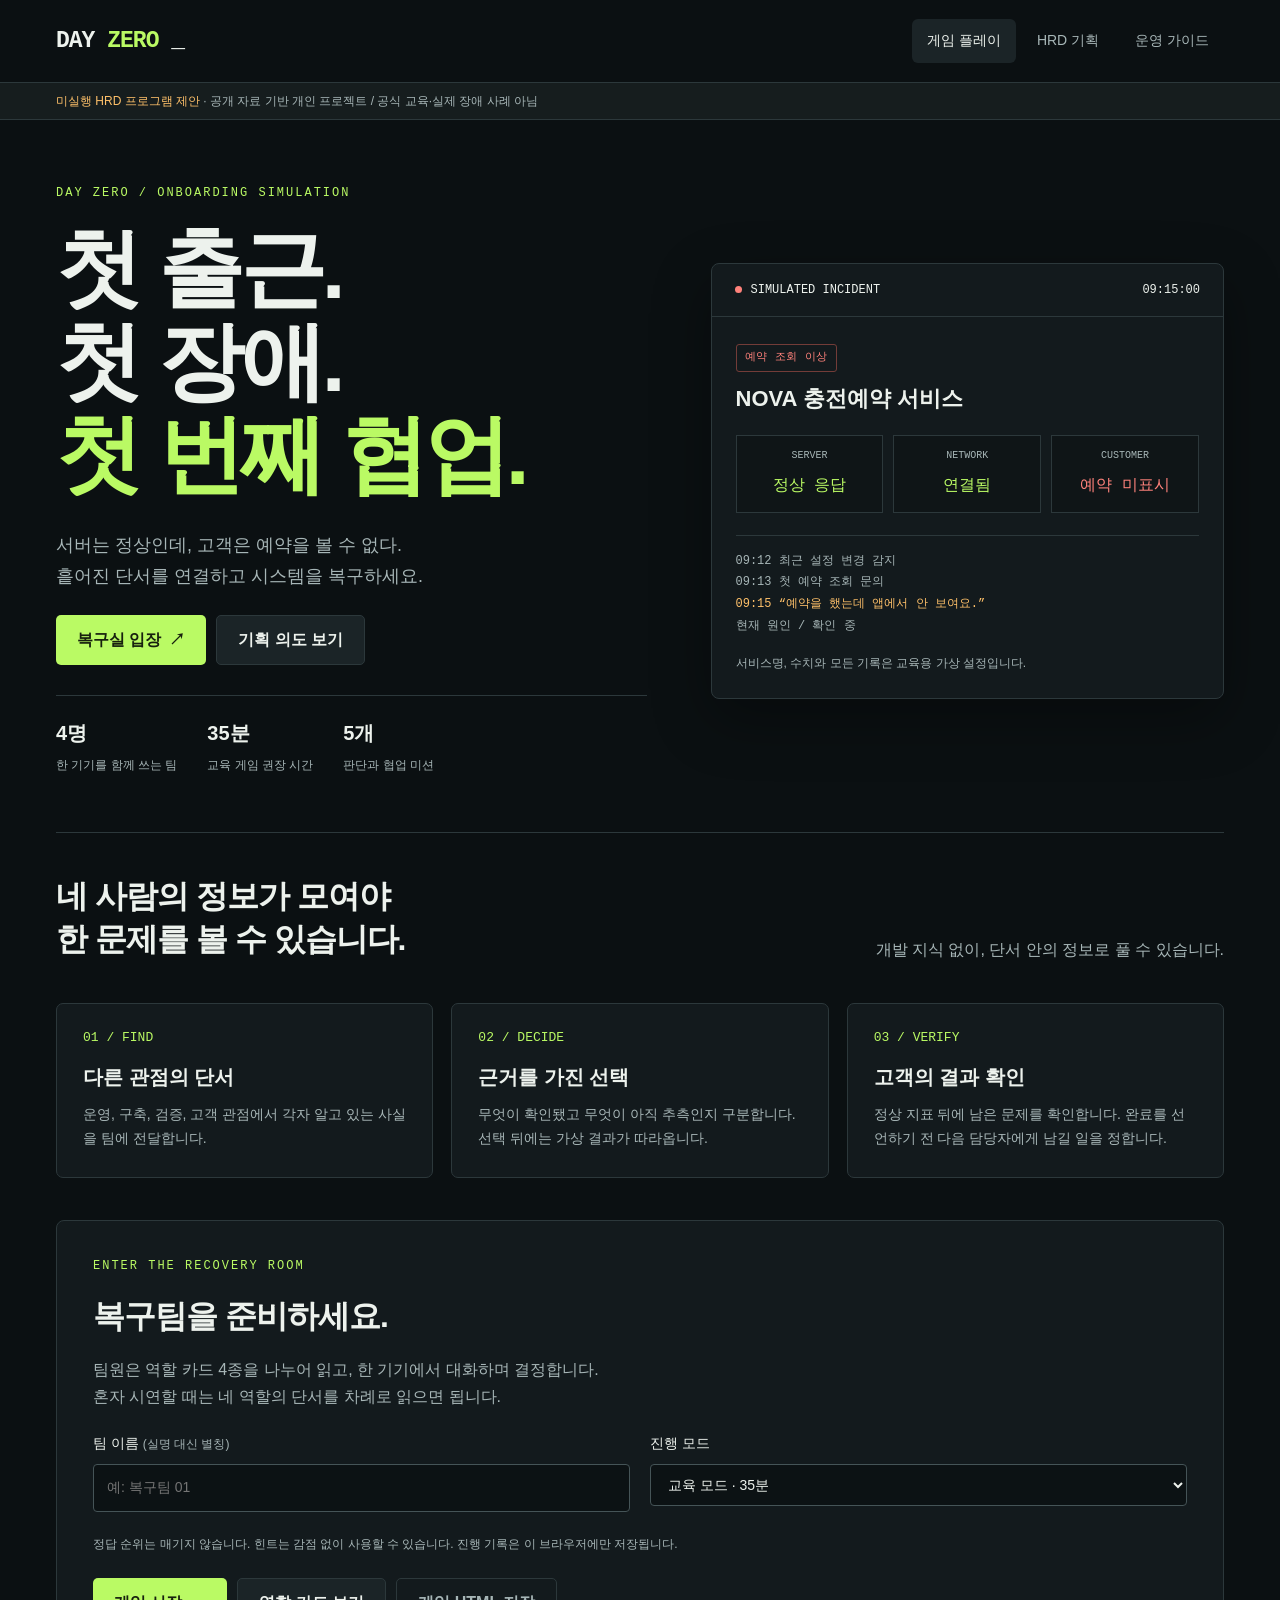
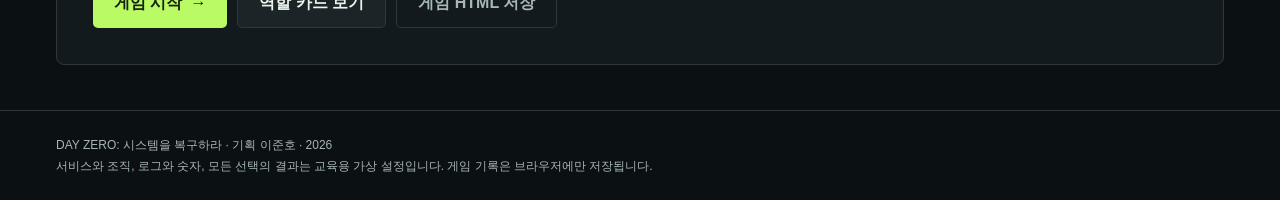
==== day-zero/index.html @ 625ae03d "Add DAY ZERO onboarding game, HRD proposal and facilitator guide" ====
<!DOCTYPE html>
<html lang="ko"><head><meta charset="UTF-8"><meta name="viewport" content="width=device-width, initial-scale=1"><meta name="description" content="DAY ZERO: 시스템을 복구하라. 공개 자료를 기반으로 독자 기획한 현대오토에버 신입사원 온보딩 미실행 HRD 프로그램 제안과 가상 협업 게임."><meta name="color-scheme" content="dark light"><title>DAY ZERO — 시스템을 복구하라</title><style>
:root{--bg:#0b1012;--panel:#131a1d;--panel2:#1b2427;--border:#2c383b;--ink:#edf2ed;--muted:#a7b6b7;--green:#bafa64;--amber:#ffc16a;--red:#ff827b;--mono:Consolas,"SFMono-Regular",monospace}
*{box-sizing:border-box}html{scroll-behavior:smooth}body{margin:0;background:var(--bg);color:var(--ink);font:16px/1.7 "Malgun Gothic","Apple SD Gothic Neo",Arial,sans-serif}button,input,select,textarea{font:inherit}button,a,input,select,textarea{outline-offset:5px}button:focus-visible,a:focus-visible{outline:2px solid var(--green)}button{cursor:pointer}button:disabled{cursor:not-allowed;opacity:.42}a{color:var(--green)}button{border:0}.wrap{max-width:1240px;margin:auto;padding:0 36px}header{border-bottom:1px solid var(--border);background:var(--bg);position:sticky;top:0;z-index:30}.header-inner{display:flex;justify-content:space-between;align-items:center;gap:24px;min-height:82px}.brand{font:900 23px/1 var(--mono);letter-spacing:-1px;color:var(--ink);background:none;padding:14px 0}.brand b{color:var(--green)}nav{display:flex;gap:6px}nav button{color:var(--muted);background:none;padding:10px 15px;border-radius:6px;font-size:14px}nav button[aria-current=page]{background:var(--panel2);color:var(--ink)}.proposal{background:#161d1e;color:var(--muted);font-size:12px;border-bottom:1px solid var(--border)}.proposal .wrap{padding-top:8px;padding-bottom:8px}.proposal b{color:var(--amber);font-weight:500}.kicker{font:12px/1.5 var(--mono);letter-spacing:2px;color:var(--green);margin-bottom:20px}.muted{color:var(--muted)}h1,h2,h3,p{margin-top:0}h1{font-size:clamp(48px,6.7vw,88px);line-height:1.08;letter-spacing:-4px;font-weight:800;margin-bottom:30px}h2{font-size:32px;line-height:1.35;letter-spacing:-1px;margin-bottom:18px}h3{font-size:20px;line-height:1.4;margin-bottom:12px}.hero{padding:64px 0 54px;display:grid;grid-template-columns:1.15fr 1fr;gap:64px;align-items:center}.hero h1 em{color:var(--green);font-style:normal}.hero-lead{font-size:18px;color:var(--muted);max-width:540px}.badge{font:11px/1.4 var(--mono);letter-spacing:.5px;padding:5px 8px;border:1px solid var(--border);border-radius:3px;display:inline-block;color:var(--muted)}.badge.live{color:var(--red);border-color:#733c38}.incident-card{border:1px solid var(--border);border-radius:8px;background:var(--panel);overflow:hidden;box-shadow:0 20px 60px #0005}.incident-bar{display:flex;justify-content:space-between;border-bottom:1px solid var(--border);padding:17px 23px;font:12px/1.5 var(--mono)}.status-dot{display:inline-block;width:7px;height:7px;border-radius:50%;background:var(--red);margin-right:9px}.incident-body{padding:24px}.incident-body h3{font-size:22px;margin:12px 0 20px}.linegrid{display:grid;grid-template-columns:repeat(3,1fr);gap:10px;margin-bottom:22px}.signal{border:1px solid var(--border);padding:14px 10px;text-align:center;background:#0f1517}.signal span{display:block;font:10px var(--mono);color:var(--muted);margin-bottom:10px}.signal b{font:16px var(--mono)}.signal.good b{color:var(--green)}.signal.bad b{color:var(--red)}.log{border-top:1px solid var(--border);font:12px/1.8 var(--mono);color:var(--muted);padding-top:15px}.log .critical{color:var(--amber)}.hero-facts{display:flex;gap:30px;margin-top:30px;border-top:1px solid var(--border);padding-top:20px}.hero-facts b{display:block;color:var(--ink);font-size:20px}.hero-facts span{color:var(--muted);font-size:12px}.btn{padding:12px 21px;border-radius:5px;background:var(--green);color:#17200e;font-weight:700;display:inline-flex;align-items:center;justify-content:center;gap:8px;line-height:1.5;text-decoration:none}.btn.secondary{background:var(--panel2);color:var(--ink);border:1px solid var(--border)}.btn.ghost{background:none;color:var(--muted);border:1px solid var(--border)}.btn.warn{background:var(--amber);color:#31200a}.btn.small{padding:8px 13px;font-size:13px}.actions{display:flex;flex-wrap:wrap;gap:10px;margin-top:24px}.section{padding:42px 0;border-top:1px solid var(--border)}.sectionhead{display:flex;justify-content:space-between;align-items:end;gap:20px;margin-bottom:24px}.grid3{display:grid;grid-template-columns:repeat(3,1fr);gap:18px}.grid2{display:grid;grid-template-columns:repeat(2,1fr);gap:22px}.card{padding:26px;background:var(--panel);border:1px solid var(--border);border-radius:7px}.card p:last-child{margin-bottom:0}.card .num{font:13px var(--mono);color:var(--green);display:block;margin-bottom:18px}.card p{font-size:14px;color:var(--muted)}.setup{padding:36px;background:var(--panel);border:1px solid var(--border);border-radius:8px;margin-bottom:45px}.setup-fields{display:grid;grid-template-columns:1fr 1fr;gap:20px;margin:22px 0}label{display:block;font-size:14px}input,select,textarea{width:100%;background:#0c1214;color:var(--ink);border:1px solid #455457;border-radius:4px;padding:11px 13px;margin-top:8px}select{color-scheme:dark}textarea{resize:vertical;min-height:95px}.note{border-left:3px solid var(--green);padding:14px 18px;background:#1c2521;font-size:14px;color:var(--muted);margin:20px 0}.note.warn{border-color:var(--amber);background:#282318}.note.error{border-color:var(--red);background:#2b1c1c}.note b{color:var(--ink)}footer{border-top:1px solid var(--border);padding:24px 0;margin-top:35px;font-size:12px;color:var(--muted)}.game-top{display:flex;align-items:center;justify-content:space-between;gap:20px;padding:27px 0}.game-top .label{font:12px var(--mono);color:var(--muted)}.timer{font:32px/1.1 var(--mono);color:var(--green);letter-spacing:1px;font-variant-numeric:tabular-nums}.timer.low{color:var(--red)}.timer-controls{display:flex;align-items:center;gap:16px}.progress-track{height:4px;background:var(--panel2);border-radius:3px}.progress-fill{height:100%;background:var(--green);transition:width .3s}.stage-list{display:flex;justify-content:space-between;margin:16px 0 30px;gap:8px}.stage-list span{color:var(--muted);font-size:12px;line-height:1.4}.stage-list span.active{color:var(--green)}.stage-list span.done{color:var(--ink)}.game-grid{display:grid;grid-template-columns:1.3fr .85fr;gap:24px;align-items:start}.mission-header{margin-bottom:24px}.mission-header h2{font-size:36px}.mission-header p{color:var(--muted)}.role-tabs{display:grid;grid-template-columns:repeat(4,1fr);gap:5px;margin-bottom:16px}.role-tabs button{padding:10px 4px;color:var(--muted);background:var(--panel2);font-size:12px;border:1px solid var(--border);border-radius:4px}.role-tabs button.active{color:var(--green);border-color:var(--green)}.role-tabs button span{display:block;font:10px var(--mono);margin-bottom:4px}.evidence{padding:24px;border:1px solid var(--border);border-radius:7px;background:var(--panel);min-height:270px}.evidence header{position:static;background:none;margin-bottom:15px;padding-bottom:12px}.evidence header p{font-size:11px;letter-spacing:1px;font-family:var(--mono);color:var(--green);margin:0}.evidence h3{font-size:19px}.evidence p{color:var(--muted);font-size:14px}.evidence .document{font:13px/1.8 var(--mono);padding:14px;background:#0b1113;white-space:pre-wrap;color:#d0dcdb;margin:18px 0;border:1px solid #253236;border-radius:4px}.shareline{display:flex;justify-content:space-between;align-items:center;gap:12px;margin-top:20px}.shareline span{font-size:12px;color:var(--muted)}.decision{padding:26px;background:#18221e;border:1px solid #3e513c;border-radius:7px}.decision h3{font-size:19px}.decision .brief{font-size:14px;color:var(--muted);margin-bottom:20px}.map-row{display:grid;grid-template-columns:1fr 140px;align-items:center;gap:12px;padding:10px 0;border-bottom:1px solid var(--border);font-size:13px}.map-row select{margin:0;font-size:13px;padding:8px}.choice{display:block;padding:15px 15px 15px 43px;border:1px solid #40514c;border-radius:5px;margin:12px 0;background:#111a17;position:relative;cursor:pointer;font-size:14px}.choice input{width:18px;height:18px;padding:0;position:absolute;left:14px;top:18px;margin:0;accent-color:var(--green)}.choice span{display:block;color:var(--muted);font-size:12px;margin-top:6px}.choice:has(input:checked){border-color:var(--green);background:#223322}.smalltext{font-size:12px;color:var(--muted)}.gating{font-size:12px;color:var(--amber);margin-top:15px}.game-sidebar{padding:23px;border:1px solid var(--border);border-radius:7px;background:var(--panel);margin-top:22px}.game-sidebar h3{font-size:14px}.ledger{list-style:none;padding:0;margin:0;font-size:12px;color:var(--muted)}.ledger li{padding:8px 0;border-bottom:1px solid var(--border)}details{border:1px solid var(--border);border-radius:5px;padding:16px 20px;margin:14px 0;background:var(--panel)}summary{cursor:pointer;color:var(--ink);font-weight:600}details p,details ul{font-size:14px;color:var(--muted);margin-top:16px}.doc{max-width:970px;margin:0 auto;padding:48px 0}.doc h1{font-size:48px;letter-spacing:-2px}.doc h2{margin-top:42px;font-size:27px}.doc p,.doc li{color:var(--muted);font-size:15px}.doc strong{color:var(--ink)}.doc .intro{font-size:18px;max-width:780px}.doc ul,.doc ol{padding-left:22px}.doc li{margin:8px 0}.doc table{width:100%;border-collapse:collapse;font-size:13px;margin:22px 0}.doc th{text-align:left;color:var(--ink);font-weight:600;background:var(--panel2);padding:13px}.doc td{color:var(--muted);padding:13px;border-bottom:1px solid var(--border);vertical-align:top}.table-scroll{overflow-x:auto}.doc .metric{font:38px var(--mono);color:var(--green)}.doc .card p{font-size:13px}.doc .tag{display:inline-block;font-size:11px;border:1px solid var(--border);padding:4px 8px;border-radius:3px;margin-right:8px}.briefing{border:1px solid #745a2b;background:#221e15;padding:20px;border-radius:6px;color:var(--amber);margin:22px 0}.briefing p{color:#e7ce9f;font-size:14px}.hintbox{margin:20px 0;border-top:1px solid var(--border);padding-top:18px}.hintbox p{font-size:13px;color:var(--muted)}.result{padding:48px 0}.result h1{font-size:56px;letter-spacing:-2px}.result .score{font:52px var(--mono);color:var(--green);margin:16px 0}.result .grid3{margin:28px 0}.bar{height:7px;background:var(--panel2);border-radius:7px;margin:12px 0}.bar i{display:block;height:100%;background:var(--green);border-radius:7px}.result .dimension{font-size:13px;margin:20px 0}.result .dimension span{float:right}.quiz-q{margin:25px 0;padding:20px;border-bottom:1px solid var(--border)}.notice-fixed{background:#2a2416;border:1px solid #745a2b;padding:18px;border-radius:6px;margin:16px 0}.toast{position:fixed;bottom:24px;left:50%;transform:translateX(-50%);max-width:90%;padding:13px 21px;border:1px solid var(--border);border-radius:6px;background:#213223;color:var(--ink);font-size:14px;z-index:80}.hide{display:none!important}.role-sheet{padding:25px;border:1px solid var(--border);margin:20px 0;break-inside:avoid}.role-sheet h3{font-size:22px}.role-sheet h4{margin:24px 0 8px;color:var(--green);font-size:15px}.role-sheet pre{white-space:pre-wrap;font-size:12px;color:var(--muted)}.skip{position:absolute;top:-60px;left:10px;background:var(--green);color:#000;padding:10px;z-index:99}.skip:focus{top:8px}.danger-text{color:var(--red)}.inline-row{display:flex;align-items:center;gap:12px;flex-wrap:wrap}.pill{display:inline-block;padding:4px 10px;background:#283728;border-radius:30px;color:var(--green);font-size:12px}.learning{margin:28px 0}.no-print{}.glossary-grid{display:grid;grid-template-columns:1fr 1fr;gap:0 22px}
@media(max-width:950px){.hero{gap:25px;grid-template-columns:1fr 1fr}.game-grid{grid-template-columns:1fr}.grid3{grid-template-columns:1fr}.hero h1{font-size:64px}.card{padding:22px}.decision{margin-bottom:15px}.doc h1{font-size:38px}}
@media(max-width:650px){.wrap{padding:0 18px}.header-inner{min-height:72px;gap:8px;flex-wrap:wrap;padding-top:12px;padding-bottom:12px}.brand{font-size:20px;padding:0}nav{gap:0}nav button{padding:8px 10px;font-size:12px}.proposal{font-size:11px}.hero{grid-template-columns:1fr;padding:36px 0;gap:26px}.hero h1{font-size:59px;letter-spacing:-3px}.hero-lead{font-size:16px}.hero-facts{gap:25px}.grid2,.setup-fields{grid-template-columns:1fr}.setup{padding:22px}.game-top{align-items:start}.timer{font-size:27px}.timer-controls{gap:8px;flex-wrap:wrap;justify-content:end}.stage-list span{font-size:10px}.mission-header h2{font-size:29px}.role-tabs button{font-size:11px;padding:10px 3px}.evidence,.decision{padding:20px}.shareline{flex-wrap:wrap}.map-row{grid-template-columns:1fr 120px}.doc{padding:32px 0}.doc h1{font-size:34px}.doc table{min-width:650px}.sectionhead{align-items:start;flex-direction:column}.result h1{font-size:40px}.glossary-grid{grid-template-columns:1fr}}
@media(prefers-reduced-motion:reduce){*{scroll-behavior:auto!important;transition:none!important;animation:none!important}}
@media print{body{background:white;color:#111;font-size:10pt}header,.proposal,footer,.no-print,.toast,nav,.btn{display:none!important}.wrap{max-width:none;padding:0}.doc{padding:0;max-width:none}.doc h1{font-size:24pt}.doc h2{font-size:17pt;break-after:avoid}.doc h3{font-size:13pt;break-after:avoid}.doc p,.doc li,.doc td,.doc th,.muted,.smalltext,.role-sheet pre{color:#222;font-size:10pt}.doc strong{color:#111}.card,details,.note,.role-sheet{background:white;border:1px solid #aaa;box-shadow:none}.table-scroll{overflow:visible}.doc table{min-width:0;font-size:9pt}.doc td,.doc th{padding:7pt;color:#111}.doc th{background:#eee}.doc .metric,.role-sheet h4{color:#111}.grid2,.grid3{display:block}.card{margin-bottom:14px;break-inside:avoid}details{break-inside:avoid}.role-sheet{page-break-after:always}.role-sheet:last-child{page-break-after:auto}.kicker{color:#111}.briefing{background:#fff;border:1px solid #888}.briefing p{color:#111}a{color:#111;text-decoration:underline}h2{break-after:avoid}tr{break-inside:avoid}.result{padding:0}.result h1{font-size:24pt}.bar i{background:#333}.result .score{color:#111}}
</style></head><body><a class="skip" href="#app">본문으로 이동</a><header><div class="wrap header-inner"><button class="brand" data-nav="home" aria-label="DAY ZERO 시작 화면">DAY <b>ZERO</b><span aria-hidden="true"> _</span></button><nav aria-label="주 메뉴"><button data-nav="game">게임 플레이</button><button data-nav="proposal">HRD 기획</button><button data-nav="guide">운영 가이드</button></nav></div></header><div class="proposal"><div class="wrap"><b>미실행 HRD 프로그램 제안</b> · 공개 자료 기반 개인 프로젝트 / 공식 교육·실제 장애 사례 아님</div></div><main id="app" class="wrap"></main><footer><div class="wrap">DAY ZERO: 시스템을 복구하라 · 기획 이준호 · 2026<br>서비스와 조직, 로그와 숫자, 모든 선택의 결과는 교육용 가상 설정입니다. 게임 기록은 브라우저에만 저장됩니다.</div></footer><noscript>이 게임을 플레이하려면 브라우저에서 JavaScript를 활성화해주세요.</noscript><script>const roles=[{"code":"OPS","name":"운영 관찰자","desc":"서비스 상태와 장애 영향을 확인합니다."},{"code":"BUILD","name":"구축 분석자","desc":"변경 기록과 시스템의 연결을 확인합니다."},{"code":"CHECK","name":"차량·품질 검증자","desc":"고객이 이용하는 기능과 검증 기준을 확인합니다."},{"code":"LINK","name":"고객 조율자","desc":"고객에게 알릴 사실과 협업 요청을 정리합니다."}];
const missions=[{"id":"map","title":"누구에게 연결할 것인가","label":"사업 연결","story":"복구실의 첫 문이 잠겼습니다. 이 장애는 한 사람의 업무가 아닙니다. 세 업무를 구분하고, 필요한 협업 창구를 찾아야 합니다.","task":"세 업무를 연결한 뒤, 구축 → 운영 → 차량 SW 순서로 서류함 번호를 입력하세요.","learning":"SI, ITO, 차량 SW가 담당하는 업무의 차이를 사례로 구분합니다.","docs":[{"tag":"DOCUMENT O-01","title":"서비스 운영 인수 메모","text":"서비스를 처음 만드는 일과, 이미 돌아가는 서비스를 안정적으로 운영하는 일은 다릅니다. 오늘 장애 접수는 운영 관점에서 출발합니다.","log":"서류함 2\n업무: 기존 서비스의 상태 감시, 장애 대응, 안정적인 운영\n분류: ITO (IT Outsourcing)"},{"tag":"DOCUMENT B-01","title":"신규 시스템 구축 계약","text":"고객이 필요한 업무를 이해하고 여러 시스템을 설계하고 연결해 구축합니다. 운영 단계의 장애가 설계나 변경 이슈라면 구축 담당과 함께 봐야 합니다.","log":"서류함 4\n업무: 고객 요구 분석, 시스템 설계와 통합 구축\n분류: SI (System Integration)"},{"tag":"DOCUMENT Q-01","title":"차량 SW 검증 계획","text":"차량에서 사용하는 소프트웨어와 서버 연동 기능은 연결되어 있습니다. 차량 측의 동작은 차량 SW와 품질 관점에서도 확인해야 합니다.","log":"서류함 7\n업무: 차량 소프트웨어 개발과 검증\n분류: 차량 SW\n주의: 서버 정상만으로 차량 이용 경험을 판단하지 않는다."},{"tag":"DOCUMENT L-01","title":"복구실 안내 카드","text":"현대오토에버 사업 이해를 위한 단순화된 세 업무 관점입니다. 실제 조직도나 모든 사업 분야의 목록은 아닙니다.","log":"문 개방 순서: 구축 → 운영 → 차량 SW\n각 업무 서류함의 번호를 이어 붙인다.\n팀의 네 역할은 실제 부서명이 아닌 학습용 역할이다."}],"hints":["업무가 ‘새로 만드는 일’인지 ‘계속 운영하는 일’인지 먼저 구분하세요.","SI는 4번, ITO는 2번, 차량 SW는 7번 서류함입니다. 안내 카드의 순서를 따르세요."]},{"id":"triage","title":"지금 누구를 먼저 도울 것인가","label":"영향 판단","story":"09:15. 가상 서비스 ‘NOVA 충전예약’에서 예약 확인 문의가 들어옵니다. 관리 화면은 정상입니다. 대화창에서는 서로 다른 추측이 쏟아집니다.","task":"확인된 사실을 바탕으로 첫 대응을 정하세요. 선택한 대응은 고객 신뢰와 다음 사건에 영향을 줍니다.","learning":"추측과 확인된 사실을 구분하고, 영향을 줄이는 조치와 협업 요청을 선택합니다.","docs":[{"tag":"SIGNAL O-02","title":"서버 상태 화면","text":"서버가 응답하는지 보는 상태 지표는 정상입니다. 그러나 예약 확인 화면에서 오류 신고가 시작됐습니다. 전체 시스템 중단이라고 볼 근거는 아직 없습니다.","log":"09:10 상태 확인: 정상\n09:12 예약 결과 조회 이상 감지\n09:15 가상 문의: 예약을 했는데 앱에서 보이지 않음\n확인된 영향: 충전예약 조회 기능"},{"tag":"CHANGE B-02","title":"담당자 메시지","text":"최근 설정 변경 기록이 있습니다. 무엇이 바뀌었는지 개발 담당이 확인할 수 있습니다. 정상 지표만 보고 고객 문제를 종료할 수는 없습니다.","log":"09:12 설정 변경 기록 존재\n변경 내용: 확인 중\n요청 가능한 일: 변경 전후 비교, 가설 확인"},{"tag":"SCOPE Q-02","title":"검증 범위 메모","text":"교육 상황은 가상 충전예약 서비스에 한정합니다. 제동이나 조향 같은 차량 제어 기능에 영향을 줬다는 증거는 없습니다.","log":"차량 제어 장애: 관찰된 근거 없음\n예약 기능 확인: 추가 검증 필요\n미확인 범위까지 ‘전부 장애’라고 발표하지 않는다."},{"tag":"CUSTOMER L-02","title":"고객 지원 요청","text":"고객에게는 영향을 받은 기능, 확인 중인 내용, 다음 안내 시점을 구분해 전달해야 합니다. 문의에는 이름과 연락처가 포함되어 있어 그대로 넓게 공유하면 안 됩니다.","log":"공유할 정보: 발생 시점, 예약 기능의 증상, 익명화한 사례\n공유하지 않을 정보: 고객 이름, 연락처 원문\n교육상 다음 안내 시점: 09:25"}],"choices":[{"id":"contain","title":"문제 기능의 영향부터 줄이고, 운영·개발·검증·고객 창구를 연결한다","desc":"예약 조회 이상과 확인 중인 범위를 알리고, 필요한 정보만 공유한다.","feedback":"문제 범위를 확인하면서 피해를 줄이는 대응을 선택했습니다. 다음 안내 시점을 약속하고 최근 변경 기록을 함께 확인합니다.","points":4},{"id":"deny","title":"서버가 정상이므로 고객의 사용 실수로 안내한다","desc":"장애 대응은 멈추고 앱 재설치를 요청한다.","feedback":"가상 고객이 같은 문제를 다시 신고했습니다. 서버 응답과 고객 기능의 정상 여부는 다릅니다. 운영·개발·검증 창구를 다시 연결해야 합니다.","points":0},{"id":"broadcast","title":"모든 기능 장애라고 공지하고 고객 문의 원문을 전체 공유한다","desc":"영향 범위와 개인정보를 확인하기 전에 정보를 넓게 전달한다.","feedback":"확인되지 않은 범위가 공지에 포함됐고 불필요한 개인정보도 공유됐습니다. 공지 범위를 정정하고 필요한 사례만 남겨야 합니다.","points":0}],"hints":["서버 상태와 고객 기능은 다른 관찰입니다. 실제 신고된 기능부터 확인하세요.","영향 범위를 좁히고, 협업 창구를 연결하고, 개인정보는 최소화하는 대응을 찾으세요."]},{"id":"trace","title":"정상 화면 뒤의 12분","label":"단서 추리","story":"관리 화면은 계속 초록색입니다. 최근 변경, 예약 데이터, 앱 검증 기준을 맞춰보면 다른 이야기가 보입니다. 네 단서로 원인 가설과 시간 잠금을 풀어야 합니다.","task":"예약을 가리는 원인 가설을 선택하고, 관련 변경 시각을 4자리 숫자로 입력하세요. 로그는 모두 교육용입니다.","learning":"여러 담당자가 가진 정보를 연결해 원인 가설을 만들고 근거를 설명합니다.","docs":[{"tag":"LOG O-03","title":"운영 조회 기록","text":"서버는 응답하고 있지만 앱은 그 응답을 받아 표시하지 않습니다. 연결이 끊겼다고만 설명하면 이 차이를 놓칩니다.","log":"09:11 예약 조회: HTTP 200, 데이터 나이 12초\n09:13 예약 조회: HTTP 200, 데이터 나이 65초\nHTTP 200 = 요청 처리 응답. 고객 기능의 정상 여부는 별도 확인."},{"tag":"LOG B-03","title":"변경 이력","text":"서버가 이전 조회 결과를 재사용하는 시간을 늘렸습니다. 교육 상황의 ‘캐시’는 전에 받은 데이터를 잠깐 보관했다가 다시 쓰는 것을 말합니다.","log":"09:08 화면 문구 수정\n09:12 조회 캐시 재사용 시간: 20초 → 80초\n09:14 담당자 메모 저장\n서버 증설/중단 기록: 없음"},{"tag":"RULE Q-03","title":"앱의 유효성 기준","text":"이 가상 앱은 30초보다 오래된 예약 결과를 표시하지 않도록 설계되어 있습니다. 검증에서는 응답 상태뿐 아니라 데이터가 얼마나 최신인지도 봅니다.","log":"앱 표시 기준: 데이터 나이 30초 이하\n09:13 수신 데이터: 65초 경과 → 표시하지 않음\n차량 제어 SW 변경: 없음"},{"tag":"CLUE L-03","title":"첫 신고 타임라인","text":"앱 화면의 문구 수정은 증상과 직접 맞지 않습니다. 변경 내용과 앱의 기준을 연결해 가장 설명력이 있는 가설을 고르세요.","log":"09:11 정상 표시 확인\n09:13 첫 예약 미표시 신고\n시간 잠금 규칙: 원인 가설과 맞는 변경 시각 HHMM\n예시: 08:35라면 0835"}],"hints":["HTTP 200인데도 앱이 결과를 표시하지 않는 이유는 ‘데이터 나이’에 있습니다.","서버 캐시 80초와 앱 허용 30초가 충돌합니다. 그 설정을 바꾼 시각은 09:12입니다."]},{"id":"restore","title":"빠른 복구와 안전한 복구","label":"복구 선택","story":"캐시 설정과 앱의 표시 기준이 맞지 않았습니다. 다음 안내 시각이 다가옵니다. 지금부터는 속도만으로 좋은 선택을 설명할 수 없습니다.","task":"변경 승인, 검증, 고객 영향과 되돌릴 조건을 함께 보고 복구 계획을 선택하세요.","learning":"복구 전 검증, 담당자 승인, 단계적 적용, 중단 조건을 포함한 계획을 판단합니다.","docs":[{"tag":"PLAN O-04","title":"운영 담당의 조건","text":"다시 문제가 생기면 적용을 멈추고 승인된 이전 설정으로 되돌릴 수 있어야 합니다. 상태 감시를 끄면 악화를 놓칠 수 있습니다.","log":"필요 조건: 감시 유지 / 영향 확인 / 중단 기준\n교육상 중단 기준: 예약 표시 실패가 다시 관찰됨\n실제 승인 권한과 기준은 회사 운영 절차를 따른다."},{"tag":"PLAN B-04","title":"개발 담당의 수정안","text":"승인된 이전 설정은 캐시 재사용 20초입니다. 수정안을 검증 환경에서 확인한 뒤 일부 이용 범위부터 적용할 수 있습니다.","log":"검증할 설정: 캐시 20초\n적용 범위: 소규모 검증 후 단계 확대\n승인: 실제 도입 시 담당 권한자 확인 필수"},{"tag":"PLAN Q-04","title":"복구 확인 목록","text":"성공 응답만 확인하면 같은 문제가 다시 남을 수 있습니다. 고객이 예약 결과를 볼 수 있는지와 데이터 나이를 함께 확인해야 합니다.","log":"[ ] HTTP 응답 확인\n[ ] 데이터 나이 30초 이하\n[ ] 앱에서 예약 결과 표시\n[ ] 이상 발생 시 적용 중단·되돌림"},{"tag":"PLAN L-04","title":"고객 안내 초안","text":"확인 중인 원인과 조치 상태를 구분해 말합니다. 검증이 끝나기 전에 ‘완전 복구’라고 알리지 않습니다.","log":"안내 예시: 예약 조회 이상을 확인했습니다.\n설정 조정안을 검증 중이며 확인 결과를 다시 안내하겠습니다.\n주의: 가상 교육 문구이며 실제 공지 지침이 아니다."}],"choices":[{"id":"staged","title":"이전 설정을 검증하고 승인 후 일부 범위부터 적용한다","desc":"고객 기능을 확인하면서 단계적으로 확대하고, 이상 시 중단한다.","feedback":"가상 검증에서 예약 조회가 돌아왔습니다. 승인, 단계적 적용, 고객 기능 확인을 포함했습니다. 이제 운영 화면의 복구와 실제 예약의 복구가 같은지 확인합니다.","points":4},{"id":"fast","title":"즉시 전체 재시작하고 상태 감시는 잠시 끈다","desc":"성공 응답만 확인한 뒤 복구 완료를 알린다.","feedback":"가상 전체 재시작으로 조회는 돌아왔지만 진행 중인 요청을 확인할 기록과 검증이 부족해졌습니다. 성급한 완료 안내를 정정해야 합니다.","points":0},{"id":"hold","title":"문제 기능 이용을 제한하고 검증과 승인부터 확보한다","desc":"일부 불편을 감수하며 안내를 유지하고, 확인 후 조치를 적용한다.","feedback":"영향을 줄이고 검증을 확보하는 계획입니다. 제한으로 생긴 고객 불편과 다음 확인 시점을 함께 안내해야 합니다. 제한을 해제할 기준도 필요합니다.","points":3}],"hints":["기능 검증과 되돌릴 조건이 있는 계획을 찾으세요. 상태 감시를 끄면 문제가 커져도 놓칩니다.","단계적 적용은 일부 범위에서 검증하고 확대하는 방식입니다. 제한 유지도 상황에 따라 안전한 선택이 될 수 있습니다."]},{"id":"verify","title":"문은 열렸다. 장애는 끝났을까","label":"복구 검증","story":"09:24. 서버 정상, 데이터 최신성 정상, 예약 표시 정상. 그때 고객에게서 새 메시지가 도착합니다. ‘예약 확인이 두 개 왔어요.’ 초록색 상태 화면 뒤에 마지막 문제가 남았습니다.","task":"복구 후 확인과 인수인계에 필요한 조치 세 가지를 고르세요. 마지막 선택이 엔딩을 바꿉니다.","learning":"기술 지표 외의 고객 결과를 확인하고, 남은 문제와 후속 담당자를 기록합니다.","docs":[{"tag":"RESULT O-05","title":"복구 직후 대시보드","text":"조회 상태는 돌아왔습니다. 그러나 신규 예약 기록에는 같은 요청에서 비롯된 중복 항목이 있습니다. 상태 지표만으로 종료하면 누락됩니다.","log":"HTTP 응답: 정상\n데이터 나이: 15초\n가상 예약 요청 R-87: 확인 기록 2건\n조회 복구와 기록 정합성은 서로 다른 확인이다."},{"tag":"RESULT B-05","title":"재시도 요청 기록","text":"이 가상 상황에서 이용자가 예약 버튼을 다시 눌렀고 요청이 재시도되었습니다. 같은 요청이 여러 번 처리되지 않도록 하는 중복 방지 확인이 빠졌습니다.","log":"요청 R-87 / 재시도 1회\n동일 요청의 기록 2건 발견\n필요: 원본 보존, 중복 여부 확인, 담당 승인 아래 정정\n조치: 원인을 추측해 기록을 바로 지우지 않는다."},{"tag":"RESULT Q-05","title":"고객 기능 최종 확인","text":"응답과 표시뿐 아니라 예약 기록이 한 건으로 정확하게 남았는지까지 봐야 합니다. 가상 기록 정정 후 고객 화면과 처리 기록을 다시 확인해야 합니다.","log":"최종 기준: 고객 요청 1개에 유효한 예약 1개\n후속 검증: 중복 방지 / 정상 예약 표시 / 정정 이력\n인수인계: 남은 항목, 담당자, 다음 확인 시점"},{"tag":"RESULT L-05","title":"새로 도착한 고객 메시지","text":"복구 완료 안내를 기다리는 동안 고객에게 확인 결과와 조치 상태를 알립니다. 필요한 사람에게 필요한 정보만 전달합니다.","log":"고객 메시지: 예약 확인이 두 개 왔어요.\n공유 정보: 익명 요청 ID R-87, 중복 증상, 처리 상태\n개인정보 원문은 추가로 공유할 필요 없음."}],"choices":[{"id":"reconcile","title":"문제 요청의 추가 처리를 제한하고 기록을 보존해 담당자와 대조한다","desc":"다른 정상 기능의 이용을 불필요하게 중단하지 않는다."},{"id":"retest","title":"승인된 정정 후 고객 화면과 중복 방지 기능을 다시 검증한다","desc":"고객이 실제로 얻는 예약 결과를 확인한다."},{"id":"handover","title":"영향, 조치, 미해결 항목, 후속 담당자와 다음 안내 시점을 기록한다","desc":"필요한 정보만 공유하고 고객에게 상태를 알린다."},{"id":"erase","title":"중복으로 보이는 기록을 즉시 삭제하고 완료 공지를 낸다","desc":"담당 승인과 원본 확인을 생략한다."},{"id":"ignore","title":"초록색 상태 화면을 근거로 문의를 종료한다","desc":"고객 결과 확인은 다음 근무자에게 맡긴다."}],"hints":["조회가 정상이어도 실제 예약 기록이 정확하다는 뜻은 아닙니다. 고객의 결과를 확인하세요.","원본 보존과 대조, 승인 후 재검증, 명확한 인수인계가 필요합니다. 바로 삭제하거나 확인 없이 종료하는 조치는 제외하세요."]}];
const quiz=[{"q":"고객 요구를 분석하고 새로운 시스템을 연결해 만드는 업무에 가장 가까운 것은?","options":["SI","ITO","고객 공지"],"correct":0,"why":"SI는 시스템 설계와 통합 구축의 관점입니다."},{"q":"서버가 정상 응답하는데 고객이 예약을 확인할 수 없다면?","options":["고객 사용 실수로 결론낸다","고객 기능과 영향 범위를 추가 확인한다","모든 차량 제어 기능의 장애를 공지한다"],"correct":1,"why":"기술 지표와 고객 기능은 따로 확인해야 합니다."},{"q":"여러 담당자에게 장애 사례를 전달할 때 적절한 정보는?","options":["고객 이름과 연락처가 있는 문의 원문","확인되지 않은 전체 장애 추정","발생 시점, 증상, 익명화한 요청 사례"],"correct":2,"why":"협업에 필요한 정보만 전달하고 사실과 추측을 구분합니다."},{"q":"설정을 바꾸기 전에 필요한 계획은?","options":["검증, 승인, 적용 범위와 중단·되돌림 조건","가장 빠른 전체 재시작","상태 감시를 끄고 완료 안내"],"correct":0,"why":"복구 속도와 함께 재발과 추가 영향을 관리할 계획이 필요합니다."},{"q":"복구 후 인수인계에 포함할 것은?","options":["정상이라는 한 문장","영향, 조치, 미해결 항목, 담당자, 다음 확인 시점","책임이 있을 것으로 추정되는 사람의 이름"],"correct":1,"why":"남은 문제를 이어 처리할 수 있는 정보를 남깁니다."}];
const PROPOSAL="\n<div class=\"doc\">\n<div class=\"kicker\">HRD PROGRAM PROPOSAL / 2026.10</div>\n<h1>첫날에 배울 것은<br>우리 일이 연결되는 방식.</h1>\n<p class=\"intro\">DAY ZERO는 가상 장애를 해결하며 회사의 사업과 협업 방식을 살펴보는 신입사원 온보딩 제안입니다. 기술 지식을 시험하기보다, 모르는 상황에서 무엇을 확인하고 누구에게 도움을 요청할지 연습하도록 설계했습니다.</p>\n<div class=\"note warn\"><b>지원자 이준호의 미실행 제안</b><br>공개 자료를 바탕으로 독자적으로 기획한 교육용 시뮬레이션입니다. 현대오토에버의 공식 프로그램, 실제 장애 사례, 내부 조직도나 업무 지침이 아닙니다. 운영 결과와 교육 효과는 아직 검증하지 않았습니다.</div>\n<div class=\"actions no-print\"><button class=\"btn\" data-nav=\"game\">게임 시연</button><button class=\"btn secondary\" data-nav=\"guide\">운영 가이드</button><button class=\"btn ghost\" data-action=\"print\">기획안 인쇄</button></div>\n<h2>1. 개발 배경</h2>\n<p>현대오토에버의 공개 사업 소개에는 차량 SW, 차량 연동 서비스, 스마트팩토리, 엔터프라이즈 IT, 클라우드와 보안 등 다양한 업무가 등장합니다. 신입사원이 이 내용을 읽는 데서 한 걸음 더 나아가, 한 고객 문제에서 서로 다른 업무가 어떻게 만나는지 설명할 수 있게 하는 것이 이 제안의 출발점입니다.</p>\n<p>기존 온보딩이나 교육이 부족하다고 전제하지 않습니다. 회사 소개와 담당자 설명 이후에 넣을 수 있는 보완 활동으로 제안합니다. 이 게임은 실제 장애 대응 자격이나 현업의 기술 실무 교육을 대체하지 않습니다.</p>\n<h2>2. 대상과 교육 목표</h2>\n<div class=\"grid3\"><div class=\"card\"><span class=\"num\">WHO</span><h3>직무가 다른 신입사원</h3><p>24명 파일럿 가정. 4명씩 6개 팀으로 편성합니다. 개발 경험이 없어도 문서 안의 정보로 풀 수 있게 구성했습니다.</p></div><div class=\"card\"><span class=\"num\">WHEN</span><h3>회사 소개 이후</h3><p>입사 초기 공통 온보딩의 75분 활동으로 제안합니다. 사업 소개를 먼저 듣고, 게임에서 업무 간 연결을 연습합니다.</p></div><div class=\"card\"><span class=\"num\">OUTPUT</span><h3>근거를 설명하는 결정</h3><p>미션의 답뿐 아니라 ‘어떤 단서로 판단했는가’, ‘누구와 무엇을 확인할 것인가’를 말할 수 있어야 합니다.</p></div></div>\n<div class=\"table-scroll\"><table><thead><tr><th>학습 목표</th><th>수료 후 관찰할 행동</th><th>확인 방법</th></tr></thead><tbody>\n<tr><td>사업 이해</td><td>시스템 구축, 운영, 차량 SW의 차이를 사례 세 개에 연결한다.</td><td>사전·사후 사례 분류 문항</td></tr>\n<tr><td>증거에 기반한 판단</td><td>기술 지표와 고객 증상을 구분하고, 두 자료 이상의 근거로 가설을 설명한다.</td><td>3번 미션의 근거 설명과 관찰표</td></tr>\n<tr><td>협업 요청</td><td>필요한 협업 기능과 확인할 내용을 구체적으로 요청한다.</td><td>역할별 발언 관찰, 인수인계문</td></tr>\n<tr><td>고객·품질 관점</td><td>고객이 얻는 결과를 검증하고, 미해결 항목과 후속 담당자를 남긴다.</td><td>4·5번 미션 판단과 사후 사례</td></tr>\n</tbody></table></div>\n<h2>3. 왜 게임인가</h2>\n<p>역할마다 다른 단서를 주면 다른 사람이 가진 정보가 필요한 상황을 만들 수 있습니다. 선택 후 가상 결과를 보여주면, 첫 판단을 토론과 재검토의 재료로 쓸 수 있습니다. 제한시간은 우선순위와 인수인계를 이야기할 맥락을 제공합니다. 이 세 가지가 이 교육 방식의 설계 의도입니다.</p>\n<p><strong>재미나 몰입만으로 학습 효과를 주장하지 않습니다.</strong> 실제로 정보 공유와 판단 설명이 늘었는지는 파일럿에서 관찰해야 합니다. 기술 용어 때문에 참여가 어려워지거나 한 사람이 답을 독점하면 활동을 수정합니다. 사전 용어 설명과 종료 후 20분 디브리핑을 필수로 두었습니다.</p>\n<h2>4. 교육과정 구성</h2>\n<div class=\"table-scroll\"><table><thead><tr><th>시간</th><th>활동</th><th>진행 포인트</th></tr></thead><tbody>\n<tr><td>5분</td><td>사전 문항</td><td>개인별로 응답. 답 공개 없이 출발 수준을 확인.</td></tr>\n<tr><td>10분</td><td>브리핑과 역할 배정</td><td>가상 상황, 용어, 팀 규칙, 기록 범위를 안내.</td></tr>\n<tr><td>35분</td><td>게임 5개 미션</td><td>네 역할이 단서를 말로 공유하고 팀의 결정을 입력.</td></tr>\n<tr><td>20분</td><td>디브리핑</td><td>결정 → 근거 → 가상 결과 → 실제 적용 순서로 토론.</td></tr>\n<tr><td>5분</td><td>사후 문항과 개인 회고</td><td>새 사례에 적용하고, 도움을 요청할 일을 하나 기록.</td></tr>\n<tr><td><strong>총 75분</strong></td><td>공통 온보딩 보완 활동</td><td>12분 시연 모드와 시간 제한 없는 탐색 모드는 별도 제공.</td></tr>\n</tbody></table></div>\n<h2>5. 미션과 학습 목표</h2>\n<div class=\"table-scroll\"><table><thead><tr><th>미션</th><th>게임 장치</th><th>배울 내용</th><th>진행자 확인</th></tr></thead><tbody>\n<tr><td>01 사업 연결 / 5분</td><td>업무 분류와 서류함 암호</td><td>SI, ITO, 차량 SW의 업무 구분</td><td>답의 숫자보다 분류 이유를 물음</td></tr>\n<tr><td>02 영향 판단 / 6분</td><td>서로 다른 신고와 첫 대응 선택</td><td>사실과 추측, 고객 영향, 최소 정보 공유</td><td>확인되지 않은 영향을 단정하지 않는가</td></tr>\n<tr><td>03 단서 추리 / 8분</td><td>변경 시각과 표시 기준의 충돌</td><td>여러 자료를 연결한 원인 가설</td><td>로그와 기준을 함께 설명하는가</td></tr>\n<tr><td>04 복구 선택 / 7분</td><td>시간 압박 속 세 복구 계획</td><td>검증, 승인, 단계적 적용과 중단 조건</td><td>빠른 선택의 추가 영향을 보는가</td></tr>\n<tr><td>05 복구 검증 / 9분</td><td>정상 표시 뒤 중복 예약 반전</td><td>고객 결과 확인과 인수인계</td><td>완료 선언 전에 남은 문제를 기록하는가</td></tr>\n</tbody></table></div>\n<h2>6. 운영 인력과 준비물</h2>\n<p><strong>24명, 6개 팀 기준:</strong> 진행자 1명과 관찰·지원 담당 2명을 가정합니다. 관찰자 한 명이 3개 팀을 담당하며, 핵심 장면 두 번씩 표본 관찰합니다. 모든 발언을 전수 평가하는 구조는 아닙니다.</p>\n<ul><li>팀별 노트북 1대와 큰 화면, 역할 카드 4장, 메모용지와 필기구</li><li>타이머는 공용 기기 한 대에서 운영. 이 버전은 한 기기를 함께 사용하는 팀 활동이며 실시간 온라인 다중 접속 기능은 없습니다.</li><li>역할 카드를 출력해 각자 읽고, 팀의 기록 담당자가 공용 화면에 결정을 입력합니다. 시작 역할은 미션마다 바꿉니다.</li><li>기술 용어 안내와 진행자 정답표. 네트워크 문제에 대비한 단일 HTML 게임 파일.</li><li>접근성 확인: 색상 외 텍스트 표시, 키보드 조작, 쉬운 용어 설명, 시간 제한 해제 옵션. 실제 참여자 대상으로 추가 확인 필요.</li></ul>\n<h2>7. 예산 가정</h2>\n<p>아래는 1회 파일럿을 검토하기 위한 계산 예시입니다. 견적이나 실제 지출이 아닙니다. 사내 공간과 기존 노트북을 활용하고, 내려받은 게임을 로컬에서 실행하는 조건입니다.</p>\n<div class=\"table-scroll\"><table><thead><tr><th>항목</th><th>계산 가정</th><th>금액</th></tr></thead><tbody>\n<tr><td>역할 카드와 인쇄물</td><td>24명 × 500원</td><td>12,000원</td></tr>\n<tr><td>팀별 필기구 등</td><td>6팀 × 3,000원</td><td>18,000원</td></tr>\n<tr><td>다과</td><td>24명 × 5,000원</td><td>120,000원</td></tr>\n<tr><td>예비비</td><td>위 직접비 150,000원의 10%</td><td>15,000원</td></tr>\n<tr><td><strong>직접비 합계</strong></td><td>1인당 6,875원</td><td><strong>165,000원</strong></td></tr>\n<tr><td>당일 내부 운영 공수</td><td>3명 × 준비 포함 2시간 × 시간당 50,000원</td><td>300,000원</td></tr>\n<tr><td><strong>1회 운영비 예시</strong></td><td>직접비 + 내부 운영 공수</td><td><strong>465,000원</strong></td></tr>\n<tr><td>초기 설계·구현·검수 별도</td><td>HRD 16시간 + 웹 24시간 + 현업 검수 8시간 = 48시간 × 50,000원</td><td>2,400,000원</td></tr>\n</tbody></table></div>\n<p class=\"smalltext\">초기 공수는 향후 도입 검토를 위한 가정이며 이 포트폴리오의 실제 제작 시간 기록이 아닙니다. 호스팅·기기 대여·공간 대관·참가자 인건비·부가세는 별도 산정해야 합니다.</p>\n<h2>8. 교육 효과 평가</h2>\n<div class=\"table-scroll\"><table><thead><tr><th>단계</th><th>지표와 방법</th><th>해석 범위</th></tr></thead><tbody>\n<tr><td>참여 경험</td><td>난이도, 역할 참여 기회, 업무 이해 도움을 5점 척도와 의견으로 수집</td><td>만족도는 학습 성과와 구분</td></tr>\n<tr><td>지식·판단</td><td>개인별 사전 A형 5문항 / 사후 B형 5문항. 새 사례 분류와 판단 확인</td><td>등가 난이도는 아직 미검증. 평균 변화와 문항별 오답을 함께 확인</td></tr>\n<tr><td>활동 중 행동</td><td>정보 공유, 근거 설명, 구체적 협업 요청, 미해결 항목 기록을 0~2점 관찰</td><td>실제 협업은 사람이 관찰. 화면의 열람·공유 클릭은 참고 기록</td></tr>\n<tr><td>업무 적용 확인</td><td>2주 후 실제 도움이 필요했던 상황과 요청 방식을 참여자·멘토가 회고</td><td>자가 보고와 사례 확인. 게임이 원인이라고 단정하지 않음</td></tr>\n</tbody></table></div>\n<p><strong>파일럿 검토 기준 제안:</strong> 참가자의 80% 이상이 사후 문항 4개 이상 정답, 관찰 장면에서 모든 역할이 최소 한 번 단서나 근거를 발언, 운영 시간 내 디브리핑 20분 확보. 이는 달성 결과가 아닌 목표안입니다. 사전 점수가 이미 높으면 향상 폭 대신 새 사례 적용과 참여 조건을 봅니다.</p>\n<p>현재 웹 게임은 첫 판단 점수, 선택 이력, 재검토 횟수, 힌트 사용과 사후 확인 퀴즈를 제공합니다. 사전·사후 평가와 실제 발언 관찰은 운영 가이드의 별도 양식으로 진행합니다. 온라인 사후 퀴즈는 문제 확인용이며 A·B형 평가와 같은 검사지가 아닙니다.</p>\n<h2>9. 실제 도입 전 확인할 일</h2>\n<ol><li><strong>현업 검수:</strong> 사업 설명, 협업 기능, 승인과 정보 공유 기준을 실제 담당자와 점검. 가상 역할을 실제 연락 창구와 연결하는 안내는 승인 후 추가.</li><li><strong>소규모 사용성 확인:</strong> 4~8명에게 읽기 난이도, 단서 논리, 진행 시간, 역할 독점을 관찰. 정답률만으로 난이도를 정하지 않음.</li><li><strong>24명 파일럿:</strong> 사전·사후 문항과 관찰 기록을 수집. 채용이나 인사평가 점수로 사용하지 않음.</li><li><strong>수정 후 도입 판단:</strong> 목표 충족 여부와 운영 부담을 함께 확인. 기술 배경에 따른 참여 격차가 크면 단서와 브리핑을 수정.</li></ol>\n<p>현재 버전은 브라우저에만 진행 정보를 저장하며 서버로 평가 기록을 보내지 않습니다. 실제 운영 시 수집 목적, 항목, 접근자와 보관 기간을 안내하고 사내 기준에 맞춰 정해야 합니다. 이 버전의 파일 저장은 운영자가 직접 선택한 기록만 내려받습니다.</p>\n<h2>10. 공개 자료와 설계의 경계</h2>\n<ul><li><a href=\"https://www.hyundai-autoever.com/kor/main/index.do\" target=\"_blank\" rel=\"noopener\">현대오토에버 공식 사업 소개</a> — 사업과 서비스 범위 참고. 홈페이지는 Mobility, Manufacturing, Enterprise, Digital Foundation 영역으로 소개합니다.</li><li><a href=\"https://career.hyundai-autoever.com/ko/servicesw\" target=\"_blank\" rel=\"noopener\">공식 채용 사이트 Service SW 직무 소개</a> — 프로젝트 관리, 설계, 개발·운영 역할 참고.</li><li><a href=\"https://www.hyundai-autoever.com/kor/business-area/in-vehicle-it/edge-cloud-computing/contents.do?cntnSeq=348\" target=\"_blank\" rel=\"noopener\">공식 차량 연동 서비스 소개</a> — 서버와 차량 연동 업무 맥락 참고.</li><li><a href=\"https://www.hyundai-autoever.com/kor/business-area/digital-transformation/sdf/contents.do?cntnSeq=455\" target=\"_blank\" rel=\"noopener\">공식 SDF(Factory) 소개</a> — 제조와 IT 업무의 연결 참고.</li><li><a href=\"https://www.hyundai-autoever.com/kor/about/pr/news/view.do?detailsKey=4114\" target=\"_blank\" rel=\"noopener\">공식 2022년 2분기 실적 발표</a> — SI, ITO, 차량 SW 용어 참고. 당시 자료이며 현재 전체 사업 분류로 단정하지 않습니다.</li></ul>\n<p class=\"smalltext\">자료 확인: 2026.10.11. 서비스 ‘NOVA’, 모든 로그·숫자·인물·조직·승인 조건·고객 메시지·선택의 결과는 지원자가 만든 가상 설정입니다. 게임 방식의 교육 효과는 이 프로젝트에서 실증하지 않았습니다.</p>\n</div>";
const GUIDE="\n<div class=\"doc\">\n<div class=\"kicker\">FACILITATOR GUIDE / SPOILERS INCLUDED</div>\n<h1>게임이 끝난 뒤,<br>판단을 다시 꺼내보세요.</h1>\n<p class=\"intro\">승패를 발표하기보다, 팀이 왜 그렇게 결정했는지 듣습니다. 시간 안에 끝내지 못한 팀도 인수인계를 소재로 같은 학습 목표를 확인할 수 있습니다.</p>\n<div class=\"note warn\"><b>미실행 프로그램 운영안</b><br>미션 해설이 포함되어 있습니다. 실제 교육에서는 참가자가 게임 전에 보지 않도록 운영자가 별도로 관리하세요. 이 웹페이지는 보안으로 정답을 숨기는 서비스가 아닙니다.</div>\n<div class=\"actions no-print\"><button class=\"btn\" data-action=\"print\">운영 가이드 인쇄</button><button class=\"btn secondary\" data-nav=\"roles\">역할 카드 4종 보기</button><button class=\"btn ghost\" data-action=\"downloadGuide\">가이드 텍스트 저장</button></div>\n<h2>시작 전 체크</h2>\n<ul><li>진행자는 게임을 한 번 끝까지 풀어보고 오답·시간 초과 화면을 확인합니다.</li><li>팀별 기기에서 시작 화면과 타이머를 확인합니다. 게임 HTML을 내려받아 인터넷 없이 여는 예비 방식을 준비합니다.</li><li>기존 진행 기록이 있는 기기는 새 게임 시작을 선택합니다. 게임 파일 안의 모든 정보는 가상입니다.</li><li>역할 카드 4종과 관찰표를 출력합니다. 팀 기록 담당 한 명이 공용 화면을 조작합니다.</li><li>말하기나 읽기에 보완이 필요한 참여자에게 시간 제한 해제, 큰 글씨·확대, 짝 읽기 등 참여 방식을 조정합니다.</li></ul>\n<h2>10분 브리핑 대본</h2>\n<div class=\"card\"><p>“오늘은 회사의 여러 업무가 한 고객 문제에서 어떻게 연결되는지 살펴봅니다. 여러분은 실제 운영 시스템이 아닌 가상 복구실에 들어갑니다. 코드를 작성하거나 기술 명령을 실행할 필요는 없습니다.”</p>\n<p>“팀원 네 명이 서로 다른 단서를 맡습니다. 본인의 단서와 판단 근거를 팀에 말해주세요. 네 역할의 공유 표시가 끝나면 팀의 결정을 입력합니다. 공유 표시는 기록을 돕는 장치이고, 실제 대화가 있었다는 증명은 아닙니다.”</p>\n<p>“모르면 용어 설명이나 힌트를 사용하세요. 도움을 요청했다고 점수를 깎지 않습니다. 속도 순위는 매기지 않습니다. 실수나 미완료는 종료 후 토론할 자료가 됩니다.”</p>\n<p>“기록은 브라우저에만 남습니다. 결과 파일을 저장할 때도 실명이나 실제 고객 정보는 입력하지 마세요.”</p></div>\n<h2>팀 역할과 회전</h2>\n<p>운영 관찰자, 구축 분석자, 차량·품질 검증자, 고객 조율자는 학습용 관점입니다. 실제 현대오토에버 부서명이나 직책이 아닙니다. 미션마다 첫 설명 역할을 한 칸씩 바꾸고, 누가 입력하든 결정 전에 네 명에게 근거를 묻습니다.</p>\n<div class=\"table-scroll\"><table><thead><tr><th>시점</th><th>진행자 행동</th><th>도움말</th></tr></thead><tbody>\n<tr><td>시작</td><td>4명 역할 배정. 35분 교육 모드 시작.</td><td>한 기기를 함께 쓰며 각자 카드로 단서를 읽음</td></tr>\n<tr><td>8분 경과</td><td>모든 역할이 말했는지 표본 관찰.</td><td>“아직 듣지 못한 단서는 누구에게 있나요?”</td></tr>\n<tr><td>18분 경과</td><td>가설의 근거를 물음.</td><td>“어떤 두 자료를 연결했나요?”</td></tr>\n<tr><td>28분 경과</td><td>복구 후 확인과 인수인계 강조.</td><td>“다음 담당자에게 무엇을 남겨야 할까요?”</td></tr>\n<tr><td>35분 종료</td><td>완료·미완료 모두 토론으로 이동.</td><td>타임아웃 팀은 현재 상태부터 인수인계문 작성</td></tr>\n</tbody></table></div>\n<h2>미션 해설과 개입 기준</h2>\n<details><summary>01 사업 연결 — 정답 427</summary><p>고객 요구 분석과 신규 통합 구축은 SI, 기존 서비스 감시와 장애 대응은 ITO, 차량 소프트웨어 개발·검증은 차량 SW입니다. 서류함 4, 2, 7을 구축 → 운영 → 차량 SW 순서로 연결합니다. 숫자를 맞힌 뒤 실제로 어떤 차이가 있는지 한 명에게 설명하도록 요청합니다.</p><p>막힐 때: “처음 만드는 업무와 계속 운영하는 업무는 어느 카드에 있나요?” 정답을 바로 주기보다 분류의 기준을 말하게 합니다.</p></details>\n<details><summary>02 영향 판단 — 범위를 확인하면서 협업 창구 연결</summary><p>조회 기능의 문제가 확인됐지만 차량 제어 장애의 증거는 없습니다. 서버 응답만 보고 고객 문제를 부정하거나 전체 장애라고 단정하지 않습니다. 영향 범위를 확인하고 필요한 정보만 운영·개발·검증·고객 창구에 공유합니다. 개인정보 원문은 전달할 필요가 없습니다.</p><p>다른 선택도 다음 미션으로 이어집니다. 공지 정정과 고객 혼선이라는 가상 결과를 보여주고, “어떤 사실은 알았고 어떤 부분은 아직 몰랐나요?”를 묻습니다.</p></details>\n<details><summary>03 단서 추리 — 캐시 80초와 표시 기준 30초, 변경 시각 0912</summary><p>09:12 캐시 재사용 시간이 20초에서 80초로 늘었습니다. 09:13 응답은 HTTP 200이지만 데이터 나이는 65초입니다. 앱은 30초보다 오래된 데이터를 표시하지 않습니다. 이 자료들이 원인 가설을 지지합니다. 암호는 0912입니다.</p><p>원인 확정과 구분: 게임에서 가장 설명력이 있는 가설을 찾았어도 조치 전 검증이 필요합니다. 실제 시스템의 캐시 기준을 말하는 자료가 아닙니다.</p></details>\n<details><summary>04 복구 선택 — 검증·승인·단계 적용·중단 조건</summary><p>이전 20초 설정을 검증하고 승인 후 단계적으로 적용하는 계획이 가장 완결되어 있습니다. 기능 이용을 제한하며 검증과 승인을 확보하는 선택도 안전한 대안입니다. 제한 해제와 고객 안내 조건을 함께 정해야 합니다.</p><p>전체 재시작, 상태 감시 중단, 응답 상태만 보고 완료 안내는 추가 영향을 확인하기 어렵게 합니다. 실제 조치 명령과 승인 절차는 현업 규정에 따릅니다.</p></details>\n<details><summary>05 복구 검증 — 기록 대조, 재검증, 인수인계 세 가지</summary><p>조회가 돌아와도 요청 R-87의 예약 기록은 중복으로 남았습니다. 문제 요청의 추가 처리를 제한하고 원본을 보존해 담당자와 대조합니다. 승인된 정정 이후 고객 화면과 중복 방지를 확인하고, 남은 항목과 후속 담당자를 기록합니다.</p><p>갑자기 기록을 지우거나 초록색 화면을 근거로 종료하면 미해결 엔딩이 됩니다. 실제 고객 결과를 확인하는 것이 마지막 학습 포인트입니다.</p></details>\n<h2>20분 디브리핑</h2>\n<div class=\"table-scroll\"><table><thead><tr><th>시간</th><th>질문</th><th>받아낼 내용</th></tr></thead><tbody>\n<tr><td>3분</td><td>“첫 판단과 가장 뜻밖의 장면은 무엇이었나요?”</td><td>감정과 사실을 먼저 회상</td></tr>\n<tr><td>6분</td><td>“그 결정을 한 근거는 무엇이었나요? 다른 역할의 정보가 판단을 바꾼 장면은?”</td><td>선택, 단서, 가상 결과 연결</td></tr>\n<tr><td>6분</td><td>“실제 업무에서 같은 정보가 없다면 누구에게 무엇을 물어야 할까요?”</td><td>실제 연락 창구는 담당자의 승인된 안내로 연결</td></tr>\n<tr><td>5분</td><td>“완료를 선언하기 전에 무엇을 확인하고, 다음 담당자에게 무엇을 남길까요?”</td><td>팀별 인수인계 3문장과 개인 적용 행동 1개</td></tr>\n</tbody></table></div>\n<div class=\"card\"><h3>인수인계 세 문장 양식</h3><p>1. 확인된 영향과 사실: __________________________________</p><p>2. 조치와 검증 결과 / 아직 확인하지 못한 것: _________________</p><p>3. 후속 담당자가 확인할 일과 다음 안내 시점: _________________</p></div>\n<h2>관찰표 — 실제 대화를 사람이 확인</h2>\n<p>0점 = 관찰되지 않음, 1점 = 진행자의 질문 후 수행, 2점 = 자발적으로 수행. 관찰하지 못한 항목은 0점 대신 ‘미관찰’로 남깁니다. 관찰 장면이 한정되어 있으므로 개인 역량이나 인사평가로 해석하지 않습니다.</p>\n<div class=\"table-scroll\"><table><thead><tr><th>행동</th><th>0 / 1 / 2 / 미관찰</th><th>관찰한 발언·행동</th></tr></thead><tbody>\n<tr><td>서로 다른 역할의 단서를 공유함</td><td>________________</td><td>________________________</td></tr>\n<tr><td>두 자료 이상을 연결해 근거를 설명함</td><td>________________</td><td>________________________</td></tr>\n<tr><td>누구에게 무엇을 확인할지 요청함</td><td>________________</td><td>________________________</td></tr>\n<tr><td>고객 결과와 미해결 항목을 기록함</td><td>________________</td><td>________________________</td></tr>\n</tbody></table></div>\n<h2>사전 A형 / 사후 B형 문항</h2>\n<p>두 유형 모두 개인별 5문항, 각 1점입니다. 사전에는 답을 공개하지 않습니다. 아래 정답표는 진행자만 봅니다. 두 유형의 난이도와 동등성은 파일럿에서 확인해야 합니다.</p>\n<div class=\"table-scroll\"><table><thead><tr><th>영역</th><th>A형 — 사전</th><th>B형 — 사후</th></tr></thead><tbody>\n<tr><td>1. 업무 구분</td><td>새 물류 관리 시스템의 요구를 분석하고 시스템을 연결해 구축한다. SI / ITO / 차량 SW?</td><td>이미 운영 중인 시스템의 상태를 감시하고 장애를 처리한다. SI / ITO / 차량 SW?</td></tr>\n<tr><td>2. 정상 판단</td><td>서버 응답은 정상인데 앱에서 조회가 안 된다. ① 고객 실수로 종료 ② 고객 기능 추가 확인 ③ 전체 차량 장애 공지</td><td>서버 지표는 정상인데 동일 주문이 두 번 기록됐다. ① 복구 완료로 종료 ② 기록 정합성과 고객 결과 확인 ③ 관련 기록 즉시 삭제</td></tr>\n<tr><td>3. 정보 공유</td><td>장애 협업에 공유할 것은? ① 고객 연락처 원문 ② 추측한 전체 장애 ③ 발생 시점과 익명 증상 사례</td><td>오류를 다른 담당자에게 문의할 때? ① 개인정보가 있는 전체 화면 ② 근거 없는 책임 추정 ③ 익명 요청 ID와 재현 증상</td></tr>\n<tr><td>4. 복구 계획</td><td>변경안 적용 전? ① 검증·승인·중단 조건 확보 ② 전체 재시작부터 ③ 감시 중단</td><td>검증한 설정을 확대할 때? ① 승인된 범위부터 적용하며 고객 기능과 중단 기준 확인 ② 모두에게 즉시 적용 ③ 성공 응답만 보고 완료</td></tr>\n<tr><td>5. 인수인계</td><td>교대 시 기록할 것은? ① 정상이라는 한 문장 ② 영향·조치·남은 항목·담당·시점 ③ 책임자 추측</td><td>복구 후 후속 담당에게? ① 완료 표시만 전달 ② 검증 결과·미해결 항목·담당·시점 ③ 문의 원문 전체</td></tr>\n</tbody></table></div>\n<details><summary>진행자 정답표와 해석</summary><p>A형: 1 SI / 2 ② / 3 ③ / 4 ① / 5 ②. B형: 1 ITO / 2 ② / 3 ③ / 4 ① / 5 ②.</p><p>사후 평균 점수와 사전 대비 변화를 함께 보고, 문항별 오답을 확인합니다. 2·3번이 반복적으로 틀리면 기술 지표와 고객 영향, 정보 공유 범위 설명을 보완합니다. 높은 만족도만으로 판단 개선을 결론 내리지 않습니다.</p></details>\n<h2>기록과 2주 후 확인</h2>\n<p>게임 결과 JSON은 팀명, 모드, 첫 판단 점수, 선택 이력, 힌트 수, 재검토 횟수, 사후 퀴즈와 회고를 담습니다. 팀명에는 실명을 쓰지 않습니다. 이 웹 버전은 서버로 기록을 전송하지 않습니다. 기기별 저장이므로 다른 컴퓨터나 브라우저에서 자동으로 이어지지 않습니다.</p>\n<p>실제 운영에서는 기록 수집과 보관을 사내 기준에 맞춰 안내합니다. 2주 뒤에는 “도움이 필요했던 상황”, “누구에게 어떤 정보로 요청했는가”, “이번 활동에서 적용한 점과 어려웠던 조건”을 물어 참여자 회고와 멘토의 확인 사례를 모읍니다. 원래 업무 경험과 다른 교육의 영향을 구분하며, 게임만의 효과로 단정하지 않습니다.</p>\n<h2>운영 예외</h2>\n<ul><li><strong>시간 초과:</strong> 게임이 자동 종료되고 현재 기록이 남습니다. 남은 문제의 인수인계로 토론합니다. 새 게임은 별도 세션으로 시작합니다.</li><li><strong>접속·기기 문제:</strong> 타이머를 일시정지하고 내려받은 HTML을 실행하거나 역할 카드로 진행합니다. 장애 시간을 실패로 처리하지 않습니다.</li><li><strong>한 사람이 독점:</strong> 입력 담당자를 바꾸고, 아직 말하지 않은 역할에 단서 설명을 요청합니다.</li><li><strong>정답표 노출:</strong> 공개 시연 페이지의 해설은 열람 가능하므로 고부담 평가에 사용하지 않습니다. 실제 파일럿은 진행자 자료를 분리합니다.</li><li><strong>실제 사고 사례 등장:</strong> 구체적인 고객·시스템 정보를 입력하지 않고 교육용 사례로 되돌립니다.</li></ul>\n</div>";


function fresh(mode,team,now){return {version:1,mode:mode,team:team||'DAY ZERO 팀',stage:0,status:'playing',paused:false,remaining:mode==='untimed'?null:(mode==='demo'?720:2100),deadline:mode==='untimed'?null:now+(mode==='demo'?720000:2100000),startedAt:now,read:Array.from({length:5},function(){return [false,false,false,false]}),attempts:[0,0,0,0,0],firstPoints:[null,null,null,null,null],hints:[0,0,0,0,0],history:[],decisions:{},quiz:null,reflection:''};}
function timeLeft(s,now){if(s.remaining===null)return null;if(s.paused||s.status!=='playing')return Math.max(0,s.remaining);return Math.max(0,Math.ceil((s.deadline-now)/1000));}
function expire(s,now){if(s.status==='playing'&&!s.paused&&s.deadline!==null&&timeLeft(s,now)===0){s.remaining=0;s.status='timeout';s.history.push({mission:s.stage,event:'시간 종료',text:'제한시간 종료. 현재 상황을 인수인계합니다.',at:now});return true}return false;}
function pauseState(s,now){if(s.status!=='playing'||s.remaining===null)return;if(!s.paused){s.remaining=timeLeft(s,now);s.paused=true;s.deadline=null}else{s.deadline=now+s.remaining*1000;s.paused=false}}
function solve(s,a,now){if(s.status!=='playing')return {ok:false,message:'이미 종료된 세션입니다.'};if(expire(s,now))return {ok:false,timeout:true,message:'제한시간이 종료됐습니다.'};if(s.paused)return {ok:false,message:'타이머를 재개한 뒤 결정하세요.'};const i=s.stage;if(!s.read[i].every(Boolean))return {ok:false,message:'네 역할의 단서를 확인하고 팀에 공유 표시를 해주세요.'};let correct=false,p=0,text='',adv=true;
if(i===0){correct=a.si==='si'&&a.ito==='ito'&&a.sw==='sw'&&String(a.code).trim()==='427';p=correct?4:0;adv=correct;text=correct?'구축(SI) 4 → 운영(ITO) 2 → 차량 SW 7. 서로 다른 업무가 연결됩니다.':'업무 연결과 서류함 순서를 다시 확인하세요. 새로운 시스템을 만드는 것은 SI, 기존 서비스를 운영하는 것은 ITO입니다.'}
if(i===1){const ch=missions[1].choices.find(function(c){return c.id===a.choice});if(!ch)return {ok:false,message:'첫 대응을 하나 선택하세요.'};p=ch.points;correct=p===4;text=ch.feedback;s.decisions.triage=ch.id}
if(i===2){correct=a.root==='cache'&&String(a.code).trim()==='0912';p=correct?4:0;adv=correct;text=correct?'서버의 재사용 시간 80초와 앱의 허용 기준 30초가 충돌합니다. 관련 설정 변경은 09:12입니다. 아직 원인 가설이므로 복구 전 검증이 필요합니다.':'응답은 성공했지만 데이터가 오래되어 앱이 표시하지 않습니다. 관련 설정 변경의 시각과 가설을 함께 확인하세요.'}
if(i===3){const ch=missions[3].choices.find(function(c){return c.id===a.choice});if(!ch)return {ok:false,message:'복구 계획을 하나 선택하세요.'};p=ch.points;correct=p>=3;text=ch.feedback;s.decisions.restore=ch.id}
if(i===4){const v=Array.isArray(a.choices)?a.choices:[];if(v.length!==3)return {ok:false,message:'최종 조치 세 가지를 선택하세요.'};const safe=['reconcile','retest','handover'];p=safe.filter(function(x){return v.includes(x)}).length;correct=v.every(function(x){return safe.includes(x)})&&v.length===3;p=correct?4:Math.max(0,p-1);s.decisions.verify=v;text=correct?'기록을 보존해 대조하고, 승인된 정정과 재검증을 거쳐 남은 문제를 인수인계했습니다. 고객의 실제 결과까지 확인하는 복구입니다.':'원본 대조와 승인 없이 기록을 삭제하거나, 고객 결과를 확인하지 않고 종료하면 미해결 문제가 남습니다. 결과 화면에서 선택의 영향을 확인하세요.'}
s.attempts[i]++;if(s.firstPoints[i]===null)s.firstPoints[i]=p;s.history.push({mission:i,event:adv?'결정':'재검토',answer:a,points:p,text:text,at:now});if(adv){s.stage++;if(s.stage===5){s.remaining=timeLeft(s,now);s.status='complete';s.finishedAt=now}}return {ok:true,advance:adv,correct:correct,message:text,mission:i};
}
function ending(s){if(s.status==='timeout')return {title:'교대가 필요한 복구',tag:'HANDOVER REQUIRED',desc:'시간 안에 모든 검증을 마치지 못했습니다. 지금 확인된 사실과 남은 항목을 다음 담당자가 이어받도록 정리하세요.',tone:'warn'};
const v=s.decisions.verify||[];if(v.includes('erase')||v.includes('ignore'))return {title:'완료 선언, 그러나 미복구',tag:'UNRESOLVED',desc:'화면의 정상 신호만으로는 복구가 끝나지 않았습니다. 고객 결과 확인과 기록 대조가 빠져 남은 문제가 있습니다.',tone:'error'};
if(s.decisions.restore==='fast')return {title:'복구 뒤에 남은 비용',tag:'RECOVERY WITH REWORK',desc:'마지막 검증으로 남은 문제를 발견했지만, 성급한 전체 조치와 완료 안내로 불필요한 재작업과 고객 혼선이 생겼습니다.',tone:'warn'};
if(s.decisions.triage!=='contain')return {title:'복구 완료, 안내는 다시',tag:'SERVICE RECOVERED',desc:'기능과 고객 결과를 확인했습니다. 초기의 과도한 공지나 성급한 판단은 정정하고 공유 범위를 바로잡아야 합니다.',tone:'warn'};
return {title:'고객의 결과까지 복구했다',tag:'VERIFIED RECOVERY',desc:'영향을 줄이고, 근거를 연결하고, 검증된 조치를 적용했습니다. 마지막으로 고객의 예약 결과와 후속 담당자까지 확인했습니다.',tone:'good'};}


const KEY='day-zero-v1';
let standaloneQuiz=null,state=null,view='home',roleIndex=0,feedback=null,storageBlocked=false,toastTimer;
function esc(v){return String(v==null?'':v).replace(/[&<>"']/g,function(c){return {'&':'&amp;','<':'&lt;','>':'&gt;','"':'&quot;',"'":'&#39;'}[c]})}
try{const raw=localStorage.getItem(KEY);if(raw){const s=JSON.parse(raw);if(s.version===1&&Number.isInteger(s.stage)&&s.stage>=0&&s.stage<=5&&['playing','complete','timeout'].includes(s.status)&&Array.isArray(s.read)&&s.read.length===5&&s.read.every(function(x){return Array.isArray(x)&&x.length===4})&&Array.isArray(s.history)&&Array.isArray(s.firstPoints)&&s.firstPoints.length===5&&(s.remaining===null||(Number.isFinite(s.remaining)&&s.remaining>=0))&&(s.status!=='playing'||s.paused||s.remaining===null||Number.isFinite(s.deadline)))state=s;}}catch(e){storageBlocked=true}
function save(){if(!state)return;try{localStorage.setItem(KEY,JSON.stringify(state))}catch(e){storageBlocked=true}}
function toast(t){let e=document.getElementById('toast');if(!e){e=document.createElement('div');e.id='toast';e.className='toast';e.setAttribute('role','status');document.body.appendChild(e)}e.textContent=t;clearTimeout(toastTimer);toastTimer=setTimeout(function(){e.remove()},4500)}
function fmt(t){if(t===null)return '제한 없음';return String(Math.floor(t/60)).padStart(2,'0')+':'+String(t%60).padStart(2,'0')}
function capture(){if(!state||view!=='game'||state.stage>=5)return;const f=document.getElementById('mission-form');if(!f)return;const d={};new FormData(f).forEach(function(v,k){if(k==='choices'){if(!d.choices)d.choices=[];d.choices.push(v)}else d[k]=v});state.drafts=state.drafts||{};state.drafts[state.stage]=d;}
function draft(){return state&&state.drafts&&state.drafts[state.stage]||{}}
function navigate(v){capture();feedback=null;view=['home','game','proposal','guide','roles','quiz'].includes(v)?v:'home';if(location.hash.slice(1)!==view)history.replaceState(null,'','#'+view);render();window.scrollTo(0,0)}
function pageTitle(){return view==='proposal'?'HRD 기획':view==='guide'?'운영 가이드':view==='roles'?'역할 카드':view==='quiz'?'학습 확인':'게임'}
function render(){document.title='DAY ZERO — '+pageTitle();document.querySelectorAll('nav button').forEach(function(b){b.setAttribute('aria-current',b.dataset.nav===view||(view==='home'&&b.dataset.nav==='game')?'page':'false')});const app=document.getElementById('app');if(view==='home')app.innerHTML=homeHTML();else if(view==='proposal')app.innerHTML=PROPOSAL;else if(view==='guide')app.innerHTML=GUIDE;else if(view==='roles')app.innerHTML=rolesHTML();else if(view==='quiz')app.innerHTML=quizHTML();else if(!state)app.innerHTML=homeHTML();else if(feedback)app.innerHTML=feedbackHTML();else if(state.status!=='playing')app.innerHTML=resultHTML();else app.innerHTML=gameHTML();if(storageBlocked){const n=document.createElement('p');n.className='note warn';n.textContent='이 브라우저에서 자동 저장을 사용할 수 없습니다. 창을 닫기 전에 결과 파일을 저장하세요.';app.prepend(n)}}
function homeHTML(){return '<div class="hero"><div><div class="kicker">DAY ZERO / ONBOARDING SIMULATION</div><h1>첫 출근.<br>첫 장애.<br><em>첫 번째 협업.</em></h1><p class="hero-lead">서버는 정상인데, 고객은 예약을 볼 수 없다.<br>흩어진 단서를 연결하고 시스템을 복구하세요.</p><div class="actions"><a href="#setup" class="btn">복구실 입장 <span aria-hidden="true">↗</span></a><button class="btn secondary" data-nav="proposal">기획 의도 보기</button></div><div class="hero-facts"><div><b>4명</b><span>한 기기를 함께 쓰는 팀</span></div><div><b>35분</b><span>교육 게임 권장 시간</span></div><div><b>5개</b><span>판단과 협업 미션</span></div></div></div><div class="incident-card"><div class="incident-bar"><span><i class="status-dot"></i>SIMULATED INCIDENT</span><span>09:15:00</span></div><div class="incident-body"><span class="badge live">예약 조회 이상</span><h3>NOVA 충전예약 서비스</h3><div class="linegrid"><div class="signal good"><span>SERVER</span><b>정상 응답</b></div><div class="signal good"><span>NETWORK</span><b>연결됨</b></div><div class="signal bad"><span>CUSTOMER</span><b>예약 미표시</b></div></div><div class="log">09:12 최근 설정 변경 감지<br>09:13 첫 예약 조회 문의<br><span class="critical">09:15 “예약을 했는데 앱에서 안 보여요.”</span><br>현재 원인 / 확인 중</div><p class="smalltext" style="margin:16px 0 0">서비스명, 수치와 모든 기록은 교육용 가상 설정입니다.</p></div></div></div>'+(state?'<div class="notice-fixed inline-row"><span>'+esc(state.team)+' · '+(state.status==='playing'?(state.paused?'일시정지 중':'미션 '+Math.min(state.stage+1,5)+' 진행 중'):'저장된 결과 있음')+'</span><button class="btn small secondary" data-nav="game">'+(state.status==='playing'?'이어서 플레이':'결과 보기')+'</button></div>':'')+'<div class="section"><div class="sectionhead"><h2>네 사람의 정보가 모여야<br>한 문제를 볼 수 있습니다.</h2><p class="muted">개발 지식 없이, 단서 안의 정보로 풀 수 있습니다.</p></div><div class="grid3"><div class="card"><span class="num">01 / FIND</span><h3>다른 관점의 단서</h3><p>운영, 구축, 검증, 고객 관점에서 각자 알고 있는 사실을 팀에 전달합니다.</p></div><div class="card"><span class="num">02 / DECIDE</span><h3>근거를 가진 선택</h3><p>무엇이 확인됐고 무엇이 아직 추측인지 구분합니다. 선택 뒤에는 가상 결과가 따라옵니다.</p></div><div class="card"><span class="num">03 / VERIFY</span><h3>고객의 결과 확인</h3><p>정상 지표 뒤에 남은 문제를 확인합니다. 완료를 선언하기 전 다음 담당자에게 남길 일을 정합니다.</p></div></div></div><section class="setup" id="setup"><div class="kicker">ENTER THE RECOVERY ROOM</div><h2>복구팀을 준비하세요.</h2><p class="muted">팀원은 역할 카드 4종을 나누어 읽고, 한 기기에서 대화하며 결정합니다.<br>혼자 시연할 때는 네 역할의 단서를 차례로 읽으면 됩니다.</p><form id="start-form"><div class="setup-fields"><label>팀 이름 <span class="smalltext">(실명 대신 별칭)</span><input name="team" placeholder="예: 복구팀 01" maxlength="24" autocomplete="off"></label><label>진행 모드<select name="mode"><option value="team">교육 모드 · 35분</option><option value="demo">짧은 시연 · 12분</option><option value="untimed">천천히 탐색 · 시간 제한 없음</option></select></label></div><p class="smalltext">정답 순위는 매기지 않습니다. 힌트는 감점 없이 사용할 수 있습니다. 진행 기록은 이 브라우저에만 저장됩니다. '+(state?'새 게임을 시작하면 기존 브라우저 기록을 새 세션으로 바꿉니다.':'')+'</p><div class="actions"><button type="submit" class="btn">게임 시작 <span aria-hidden="true">→</span></button><button type="button" class="btn secondary" data-nav="roles">역할 카드 보기</button><button type="button" class="btn ghost" data-action="downloadGame">게임 HTML 저장</button></div></form></section>'}
function topHTML(){const left=timeLeft(state,Date.now());return '<div class="game-top"><div><div class="label">RECOVERY TEAM / '+esc(state.team)+'</div><strong>'+state.stage+' / 5 미션 완료</strong></div><div class="timer-controls"><div><div class="label">'+(state.paused?'PAUSED':'TIME REMAINING')+'</div><div id="clock" class="timer '+(left!==null&&left<120?'low':'')+'" role="timer" aria-label="남은 시간">'+fmt(left)+'</div></div>'+(state.remaining!==null&&state.status==='playing'?'<button class="btn ghost small" data-action="pause">'+(state.paused?'재개':'일시정지')+'</button>':'')+'</div></div><div class="progress-track" role="progressbar" aria-label="미션 진행" aria-valuemin="0" aria-valuemax="5" aria-valuenow="'+state.stage+'"><div class="progress-fill" style="width:'+(state.stage*20)+'%"></div></div><div class="stage-list">'+missions.map(function(m,i){return '<span class="'+(i===state.stage?'active':i<state.stage?'done':'')+'">'+String(i+1).padStart(2,'0')+' '+m.label+'</span>'}).join('')+'</div>'}
function selectOptions(list,value){return '<option value="">선택하세요</option>'+list.map(function(x){return '<option value="'+x[0]+'" '+(value===x[0]?'selected':'')+'>'+x[1]+'</option>'}).join('')}
function formHTML(m,i){const d=draft(),opts=[['si','SI'],['ito','ITO'],['sw','차량 SW']];let t='';if(i===0)t='<div class="map-row"><span>고객 요구를 분석해 새 시스템 구축</span><select required aria-label="신규 시스템 업무" name="si">'+selectOptions(opts,d.si)+'</select></div><div class="map-row"><span>기존 서비스 감시와 장애 대응</span><select required aria-label="기존 서비스 업무" name="ito">'+selectOptions(opts,d.ito)+'</select></div><div class="map-row"><span>차량 소프트웨어 개발·검증</span><select required aria-label="차량 소프트웨어 업무" name="sw">'+selectOptions(opts,d.sw)+'</select></div><label style="margin-top:20px">서류함 잠금번호<input required pattern="[0-9]{3}" name="code" value="'+esc(d.code||'')+'" inputmode="numeric" maxlength="3" autocomplete="off" placeholder="3자리 숫자" aria-label="서류함 잠금번호"></label>';
if(i===2)t='<label>원인 가설<select required name="root">'+selectOptions([['cache','캐시 재사용 시간과 앱 표시 기준의 충돌'],['outage','서버 중단으로 요청 자체가 전혀 도착하지 않음'],['attack','확인되지 않은 외부 침입이 원인']],d.root)+'</select></label><label style="margin-top:20px">관련 설정 변경 시각<input required pattern="[0-9]{4}" name="code" value="'+esc(d.code||'')+'" inputmode="numeric" maxlength="4" autocomplete="off" placeholder="HHMM · 4자리" aria-label="관련 설정 변경 시각"></label>';
if(i===1||i===3||i===4)t=m.choices.map(function(c){const check=i===4?(d.choices||[]).includes(c.id):d.choice===c.id;return '<label class="choice"><input type="'+(i===4?'checkbox':'radio')+'" name="'+(i===4?'choices':'choice')+'" value="'+c.id+'" '+(check?'checked':'')+'>'+c.title+'<span>'+c.desc+'</span></label>'}).join('');
return t+'<label style="margin-top:20px">판단 근거 메모 <span class="smalltext">(선택, 실제 개인정보 입력 금지)</span><textarea name="reason" maxlength="300" placeholder="어떤 단서로 판단했나요?">'+esc(d.reason||'')+'</textarea></label>'}
function gameHTML(){const i=state.stage,m=missions[i],r=roles[roleIndex],doc=m.docs[roleIndex],read=state.read[i],all=read.every(Boolean);return topHTML()+(state.paused?'<div class="note warn">타이머가 일시정지되어 있습니다. 읽기는 가능하며, 결정을 제출하려면 재개하세요.</div>':'')+'<div class="mission-header"><div class="kicker">MISSION '+String(i+1).padStart(2,'0')+' / '+m.label+'</div><h2 tabindex="-1">'+m.title+'</h2><p>'+m.story+'</p></div><div class="game-grid"><section><div class="role-tabs" role="tablist" aria-label="역할별 단서">'+roles.map(function(x,j){return '<button role="tab" aria-controls="evidence-panel" aria-selected="'+(j===roleIndex)+'" class="'+(j===roleIndex?'active':'')+'" data-role="'+j+'"><span>'+x.code+(read[j]?' ✓':'')+'</span>'+x.name+'</button>'}).join('')+'</div><div class="evidence" id="evidence-panel" role="tabpanel" aria-label="'+r.name+'의 단서"><header><p>'+doc.tag+' / '+r.code+'</p></header><h3>'+doc.title+'</h3><p>'+doc.text+'</p><div class="document">'+esc(doc.log)+'</div><div class="shareline"><span>팀에 공유 표시 '+read.filter(Boolean).length+' / 4</span><button class="btn small '+(read[roleIndex]?'secondary':'')+'" data-action="share" '+(read[roleIndex]?'disabled':'')+'>'+(read[roleIndex]?'공유 표시 완료':'이 단서를 팀에 공유했어요')+'</button></div></div><div class="game-sidebar"><h3>필요할 때 참고하세요</h3><details><summary>쉬운 용어 설명</summary><div class="glossary-grid"><p><b>SI</b> — 고객 요구에 맞춰 시스템을 설계하고 연결해 만드는 업무</p><p><b>ITO</b> — 서비스를 안정적으로 운영하고 상태·장애를 관리하는 업무</p><p><b>HTTP 200</b> — 요청에 성공 응답을 보냈다는 신호. 고객 기능의 정상 여부는 따로 확인</p><p><b>캐시</b> — 이전 데이터를 잠시 보관해 다시 사용하는 방식</p><p><b>단계 적용</b> — 일부 범위에서 확인한 뒤 적용 범위를 넓히는 방식</p><p><b>인수인계</b> — 다음 사람이 남은 문제를 이어 처리할 수 있게 정보를 전달하는 일</p></div></details><div class="hintbox"><button class="btn ghost small" data-action="hint" '+(state.hints[i]>=2?'disabled':'')+'>'+(state.hints[i]===0?'힌트 열기':state.hints[i]===1?'다음 힌트':'힌트 2개 열람')+'</button><span class="smalltext"> 감점 없이 사용</span>'+m.hints.slice(0,state.hints[i]).map(function(t,j){return '<p>힌트 '+(j+1)+'. '+t+'</p>'}).join('')+'</div><p class="smalltext">열람·공유 표시는 실제 협업 평가가 아닙니다. 판단 이유는 종료 후 함께 설명해주세요.</p></div></section><aside><div class="decision"><div class="kicker">TEAM DECISION</div><h3>'+ (i===4?'마지막 조치 세 가지':'팀의 판단을 입력하세요')+'</h3><p class="brief">'+m.task+'</p><form id="mission-form">'+formHTML(m,i)+'<p class="gating">'+(!all?'네 역할의 단서를 공유하면 제출할 수 있습니다.':state.paused?'타이머 재개 후 제출할 수 있습니다.':'네 역할의 단서가 모였습니다. 근거를 확인하고 결정하세요.')+'</p><button type="submit" class="btn" style="width:100%;margin-top:10px" '+(!all||state.paused?'disabled':'')+'>'+(i===4?'최종 결과 확인':i===0||i===2?'잠금 해제':'이 대응으로 진행')+'</button></form></div><div class="game-sidebar"><h3>복구 기록</h3><ul class="ledger">'+(state.history.length?state.history.slice(-3).map(function(h){return '<li>미션 '+(h.mission+1)+' / '+esc(h.event)+'<br>'+esc(h.text)+'</li>'}).join(''):'<li>아직 결정한 기록이 없습니다.</li>')+'</ul></div></aside></div>'}
function feedbackHTML(){return topHTML()+'<section class="setup" style="max-width:850px;margin:38px auto"><div class="kicker">DECISION CONSEQUENCE / MISSION '+(feedback.mission+1)+'</div><h2 tabindex="-1">'+(feedback.advance?(feedback.correct?'단서를 연결했습니다.':'선택의 결과가 도착했습니다.'):'잠금이 풀리지 않았습니다.')+'</h2><div class="note '+(feedback.correct?'':feedback.advance?'warn':'error')+'">'+esc(feedback.message)+'</div><p class="muted">팀 대화: 이 판단에서 확인한 사실은 무엇이었고, 아직 확인하지 못한 것은 무엇인가요?</p><p class="smalltext">이 결과는 가상 시나리오의 피드백입니다. 실제 시스템 조치나 회사 지침이 아닙니다.</p><button class="btn" data-action="next">'+(feedback.advance?(state.stage===5?'엔딩과 학습 기록 보기':'다음 미션으로'):'단서 다시 확인')+' <span aria-hidden="true">→</span></button></section>'}
function resultHTML(){const e=ending(state),score=state.firstPoints.reduce(function(a,v){return a+(v||0)},0),names=['사업 구분','영향 판단','근거 연결','복구 계획','고객 결과 확인'];return '<div class="result"><div class="kicker">'+e.tag+'</div><h1 tabindex="-1">'+e.title+'</h1><p class="hero-lead">'+e.desc+'</p><div class="note '+(e.tone==='good'?'':e.tone)+'"><b>'+esc(state.team)+'</b> / '+(state.mode==='team'?'35분 교육':state.mode==='demo'?'12분 시연':'시간 제한 없음')+' / '+state.stage+'개 미션 완료<br>이 결과는 가상 상황에서 선택한 판단에 대한 피드백이며 실제 교육 성과나 업무 역량 평가가 아닙니다.</div><div class="grid2"><div class="card"><div class="kicker">FIRST DECISION RECORD</div><h3>첫 판단 기록</h3><div class="score">'+score+'<span class="muted" style="font-size:20px"> / 20</span></div><p>각 미션의 첫 제출을 기록합니다. 잠금을 다시 풀어 완료해도 첫 판단 기록은 바뀌지 않습니다. 힌트 사용과 시간은 감점하지 않습니다.</p>'+names.map(function(n,i){const p=state.firstPoints[i];return '<div class="dimension">'+n+'<span>'+(p===null?'미응답':p+' / 4')+'</span><div class="bar"><i style="width:'+((p||0)*25)+'%"></i></div></div>'}).join('')+'</div><div class="card"><div class="kicker">LEARNING REVIEW</div><h3>결정 뒤에 남은 질문</h3><p>서버가 정상이라는 신호와 고객이 정상적으로 사용하는 것은 어떻게 달랐나요?</p><p>다른 역할의 단서가 내 판단을 바꾼 장면은 무엇이었나요?</p><p>지금 실제로 모르는 일이 생기면 누구에게 어떤 정보로 질문하겠어요?</p><label>개인·팀 회고 <span class="smalltext">(실명·실제 고객 정보 제외)</span><textarea id="reflection" maxlength="1200" placeholder="다음에 확인할 사실, 도움을 요청할 대상, 남길 기록">'+esc(state.reflection||'')+'</textarea></label><p class="smalltext">공유 표시 '+state.read.reduce(function(a,v){return a+v.filter(Boolean).length},0)+'회 / 힌트 '+state.hints.reduce(function(a,v){return a+v},0)+'회 / 잠금 재검토 '+Math.max(0,state.attempts[0]-1)+', '+Math.max(0,state.attempts[2]-1)+'회<br>클릭 수는 실제 발언이나 협업 수준을 의미하지 않습니다.</p></div></div><div class="actions"><button class="btn" data-nav="quiz">5문항 학습 확인</button><button class="btn secondary" data-action="export">결과 JSON 저장</button><button class="btn secondary" data-nav="guide">디브리핑 질문 보기</button><button class="btn ghost" data-nav="home">새 게임 준비</button></div><div class="learning"><h2>우리 팀의 선택 이력</h2>'+state.history.map(function(h){return '<details><summary>미션 '+(h.mission+1)+' / '+esc(h.event)+(h.points!==undefined?' / 해당 제출 '+h.points+'점':'')+'</summary><p>'+esc(h.text)+'</p>'+(h.answer&&h.answer.reason?'<p><b>팀 메모:</b> '+esc(h.answer.reason)+'</p>':'')+'</details>'}).join('')+'</div></div>'}
function rolesHTML(){return '<div class="doc"><div class="kicker">ROLE SHEETS / 4 PERSPECTIVES</div><h1>네 개의 역할 카드</h1><div class="note warn">전체 미션의 단서가 담겨 있습니다. 팀원에게 역할별로 한 장씩 나눠주세요. 실제 부서명이 아닌 교육용 관점입니다.</div><div class="actions no-print"><button class="btn" data-action="print">역할 카드 인쇄</button><button class="btn secondary" data-nav="home">게임 준비로</button></div>'+roles.map(function(r,i){return '<section class="role-sheet"><div class="kicker">'+r.code+'</div><h3>'+r.name+'</h3><p>'+r.desc+' 내 단서를 설명한 뒤, 다른 역할에서 필요한 정보도 질문하세요.</p>'+missions.map(function(m,j){const d=m.docs[i];return '<h4>미션 '+(j+1)+' · '+m.label+'</h4><p>'+d.text+'</p><pre>'+esc(d.log)+'</pre>'}).join('')+'</section>'}).join('')+'</div>'}
function quizHTML(){const result=state&&state.quiz||standaloneQuiz;return '<div class="doc"><div class="kicker">LEARNING CHECK / 5 QUESTIONS</div><h1>새 질문으로 확인하세요.</h1><p class="intro">개인별로 답해보세요. 이 짧은 확인은 교육 효과를 검증하는 사전·사후 검사지와는 별도입니다.</p>'+(result?'<div class="note"><b>'+result.score+' / 5 정답</b><br>오답 해설을 읽고 어떤 기준을 다시 확인할지 기록해보세요.</div>':'')+'<form id="quiz-form">'+quiz.map(function(q,i){return '<fieldset class="quiz-q" style="border-left:0;border-right:0;border-top:0"><legend>'+ (i+1)+'. '+q.q+'</legend>'+q.options.map(function(t,j){return '<label class="choice"><input type="radio" name="q'+i+'" value="'+j+'" '+(result&&result.answers[i]===j?'checked':'')+' required>'+esc(t)+'</label>'}).join('')+(result?'<p class="smalltext"><b>'+(result.answers[i]===q.correct?'정답':'다시 확인')+'</b> — '+q.why+'</p>':'')+'</fieldset>'}).join('')+'<button class="btn" type="submit">답 확인</button> <button class="btn secondary" type="button" data-nav="game">게임·결과로</button></form></div>'}
function download(name,content,mime){const url=URL.createObjectURL(new Blob([content],{type:mime||'text/plain;charset=utf-8'}));const a=document.createElement('a');a.href=url;a.download=name;document.body.appendChild(a);a.click();a.remove();setTimeout(function(){URL.revokeObjectURL(url)},1000)}
function downloadGame(){const clone=document.documentElement.cloneNode(true);clone.querySelector('#app').innerHTML='';const to=clone.querySelector('#toast');if(to)to.remove();download('day-zero-game.html','<!DOCTYPE html>\n'+clone.outerHTML,'text/html;charset=utf-8');toast('단일 HTML 게임 파일을 저장했습니다. 내려받은 파일은 인터넷 없이 열 수 있습니다.')}
function exportResult(){if(!state){toast('먼저 게임을 시작해주세요.');return}const txt=document.getElementById('reflection');if(txt)state.reflection=txt.value;capture();save();const out={program:'DAY ZERO',proposal:'미실행 HRD 프로그램 제안 / 가상 교육 상황',exportedAt:new Date().toISOString(),team:state.team,mode:state.mode,status:state.status,completedMissions:state.stage,firstDecisionPoints:state.firstPoints,attempts:state.attempts,hints:state.hints,sharedMarkers:state.read,recordCaution:'공유 클릭은 실제 협업 수행의 증거가 아니며 게임 점수는 업무 역량 평가가 아님',decisions:state.decisions,history:state.history,knowledgeCheck:state.quiz,reflection:state.reflection};download('day-zero-result.json',JSON.stringify(out,null,2),'application/json;charset=utf-8');toast('결과 기록을 저장했습니다.')}
document.getElementById('app').addEventListener('submit',function(ev){ev.preventDefault();const form=ev.target;if(form.id==='start-form'){const f=new FormData(form);state=fresh(String(f.get('mode')),String(f.get('team')||'복구팀 01').trim().slice(0,24),Date.now());feedback=null;roleIndex=0;save();navigate('game');return}if(form.id==='mission-form'){capture();const d=draft(),r=solve(state,d,Date.now());save();if(r.timeout){feedback=null;render();return}if(!r.ok){toast(r.message);return}feedback=r;roleIndex=0;render();window.scrollTo(0,0);return}if(form.id==='quiz-form'){const f=new FormData(form),answers=quiz.map(function(q,i){return Number(f.get('q'+i))}),result={score:answers.filter(function(v,i){return v===quiz[i].correct}).length,answers:answers,at:Date.now()};if(state){state.quiz=result;save()}else standaloneQuiz=result;render();window.scrollTo(0,0);}});
document.addEventListener('click',function(ev){const b=ev.target.closest('button');if(!b)return;if(b.dataset.nav){navigate(b.dataset.nav);return}if(b.dataset.role!==undefined){capture();roleIndex=Number(b.dataset.role);save();render();return}const a=b.dataset.action;if(a==='share'&&state&&state.stage<5){capture();state.read[state.stage][roleIndex]=true;save();render()}if(a==='hint'&&state&&state.stage<5){capture();state.hints[state.stage]=Math.min(2,state.hints[state.stage]+1);save();render()}if(a==='pause'&&state){capture();pauseState(state,Date.now());save();render()}if(a==='next'){feedback=null;render();window.scrollTo(0,0)}if(a==='print'){window.print()}if(a==='downloadGame')downloadGame();if(a==='downloadGuide'){const plain=GUIDE.replace(/<\/(p|h1|h2|h3|li|summary|td|th|tr|div|section)>/g,'\n\n').replace(/<[^>]+>/g,'').replace(/\n{3,}/g,'\n\n');download('day-zero-facilitator-guide.txt',plain);toast('운영 가이드 텍스트를 저장했습니다.')}if(a==='export')exportResult();});
document.addEventListener('keydown',function(e){if(!e.target.closest('.role-tabs'))return;let n=roleIndex;if(e.key==='ArrowRight')n=(roleIndex+1)%4;else if(e.key==='ArrowLeft')n=(roleIndex+3)%4;else if(e.key==='Home')n=0;else if(e.key==='End')n=3;else return;e.preventDefault();capture();roleIndex=n;save();render();const b=document.querySelector('[data-role="'+n+'"]');if(b)b.focus()});
document.addEventListener('input',function(e){if(e.target.id==='reflection'&&state){state.reflection=e.target.value;save()}});
window.addEventListener('hashchange',function(){const v=location.hash.slice(1);if(['home','game','proposal','guide','roles','quiz'].includes(v)){view=v;feedback=null;render();window.scrollTo(0,0)}});
window.addEventListener('beforeunload',function(){capture();save()});
setInterval(function(){if(!state||state.status!=='playing')return;if(expire(state,Date.now())){feedback=null;view='game';history.replaceState(null,'','#game');save();render();window.scrollTo(0,0);return}const t=document.getElementById('clock');if(t){const l=timeLeft(state,Date.now());t.textContent=fmt(l);t.classList.toggle('low',l!==null&&l<120)}},1000);
const hash=location.hash.slice(1);view=['home','game','proposal','guide','roles','quiz'].includes(hash)?hash:'home';if(state&&expire(state,Date.now()))save();render();
</script></body></html>
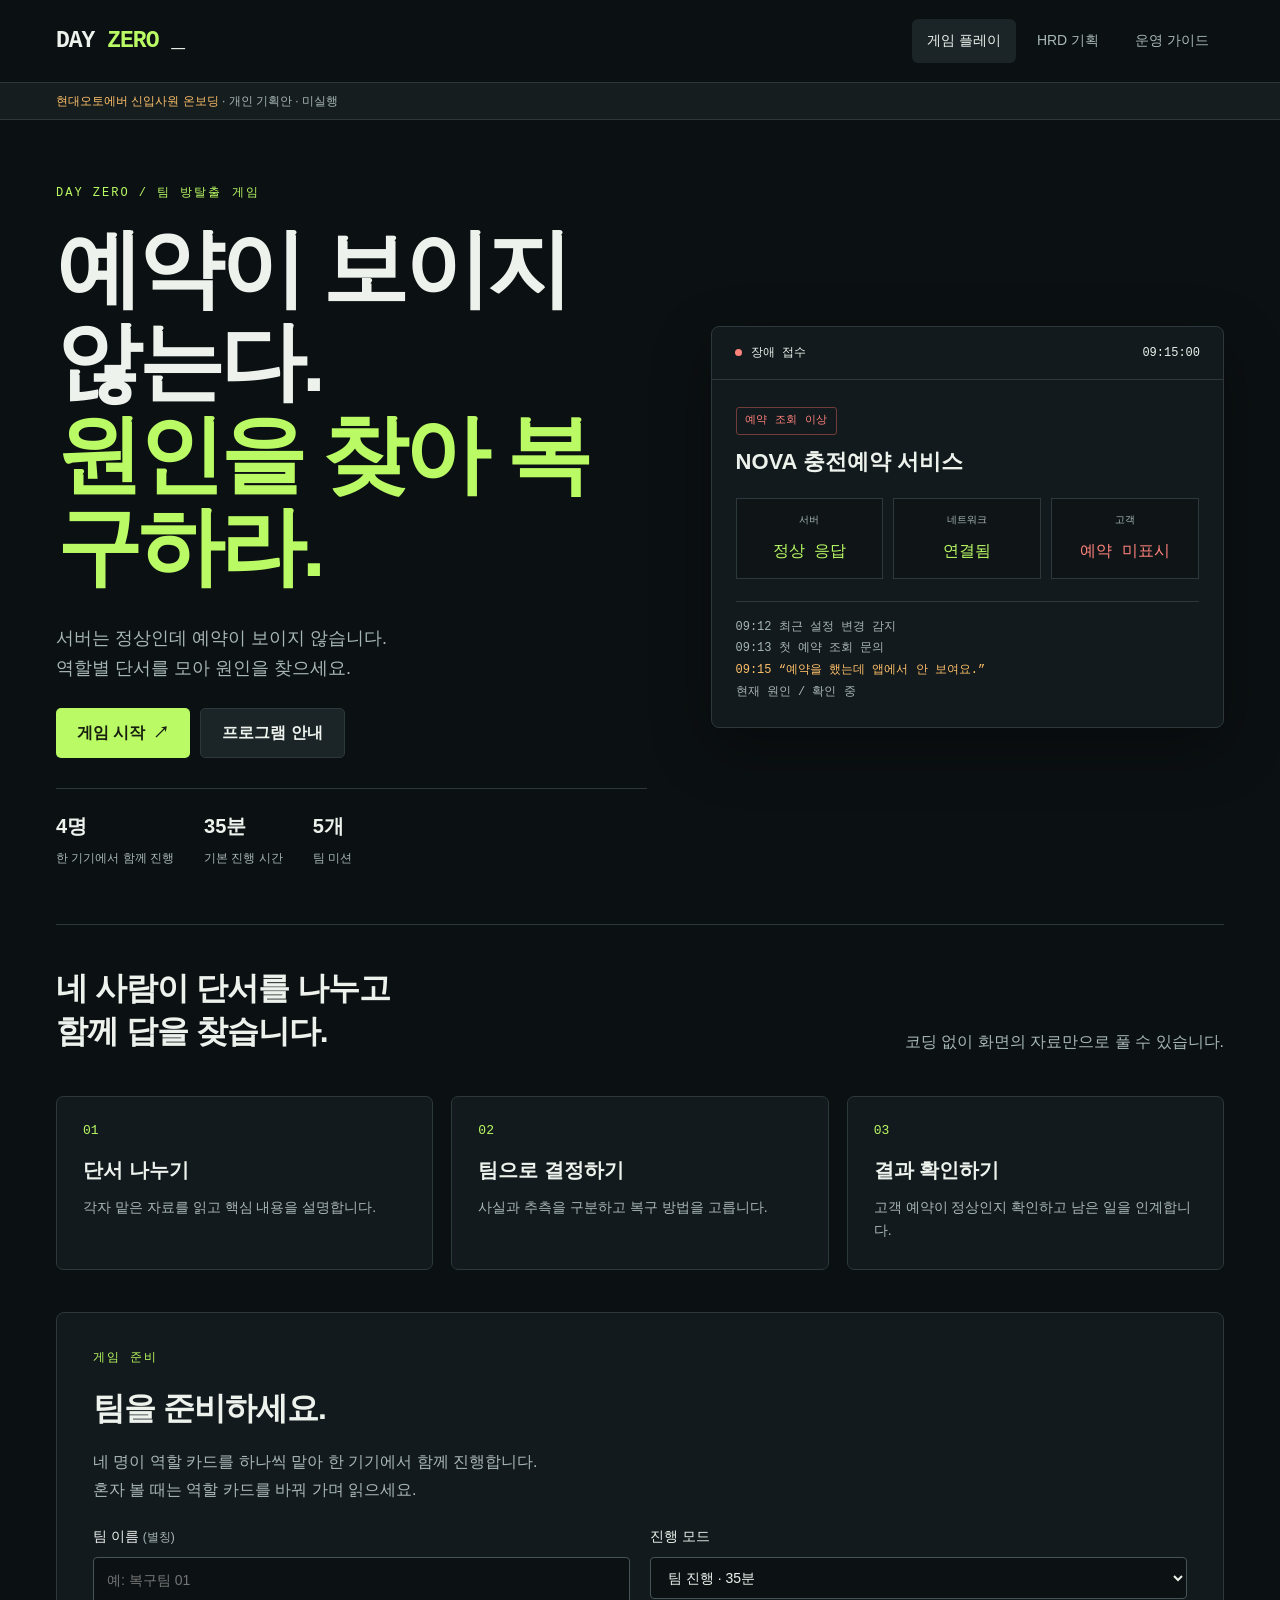
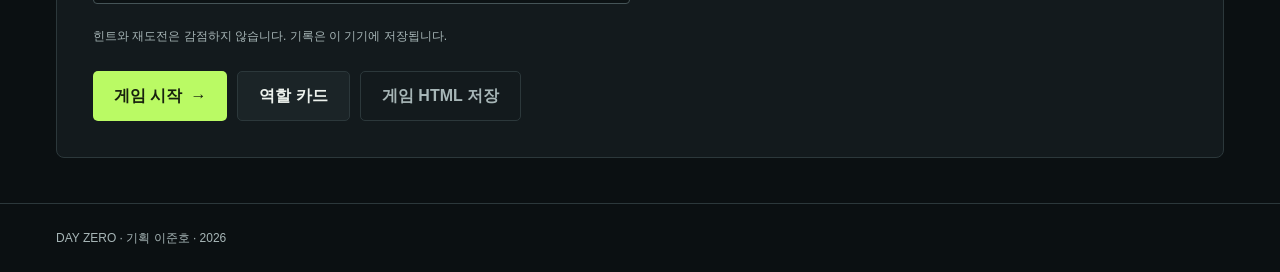
==== commit f0e5bc9a: "Simplify DAY ZERO onboarding copy" ====
--- a/day-zero/index.html
+++ b/day-zero/index.html
@@ -1,16 +1,17 @@
 <!DOCTYPE html>
-<html lang="ko"><head><meta charset="UTF-8"><meta name="viewport" content="width=device-width, initial-scale=1"><meta name="description" content="DAY ZERO: 시스템을 복구하라. 공개 자료를 기반으로 독자 기획한 현대오토에버 신입사원 온보딩 미실행 HRD 프로그램 제안과 가상 협업 게임."><meta name="color-scheme" content="dark light"><title>DAY ZERO — 시스템을 복구하라</title><style>
+<html lang="ko"><head><meta charset="UTF-8"><meta name="viewport" content="width=device-width, initial-scale=1"><meta name="description" content="DAY ZERO: 현대오토에버 신입사원 온보딩 개인 기획안. 팀으로 장애를 해결하는 웹 게임과 진행 안내."><meta name="color-scheme" content="dark light"><title>DAY ZERO — 시스템을 복구하라</title><style>
 :root{--bg:#0b1012;--panel:#131a1d;--panel2:#1b2427;--border:#2c383b;--ink:#edf2ed;--muted:#a7b6b7;--green:#bafa64;--amber:#ffc16a;--red:#ff827b;--mono:Consolas,"SFMono-Regular",monospace}
 *{box-sizing:border-box}html{scroll-behavior:smooth}body{margin:0;background:var(--bg);color:var(--ink);font:16px/1.7 "Malgun Gothic","Apple SD Gothic Neo",Arial,sans-serif}button,input,select,textarea{font:inherit}button,a,input,select,textarea{outline-offset:5px}button:focus-visible,a:focus-visible{outline:2px solid var(--green)}button{cursor:pointer}button:disabled{cursor:not-allowed;opacity:.42}a{color:var(--green)}button{border:0}.wrap{max-width:1240px;margin:auto;padding:0 36px}header{border-bottom:1px solid var(--border);background:var(--bg);position:sticky;top:0;z-index:30}.header-inner{display:flex;justify-content:space-between;align-items:center;gap:24px;min-height:82px}.brand{font:900 23px/1 var(--mono);letter-spacing:-1px;color:var(--ink);background:none;padding:14px 0}.brand b{color:var(--green)}nav{display:flex;gap:6px}nav button{color:var(--muted);background:none;padding:10px 15px;border-radius:6px;font-size:14px}nav button[aria-current=page]{background:var(--panel2);color:var(--ink)}.proposal{background:#161d1e;color:var(--muted);font-size:12px;border-bottom:1px solid var(--border)}.proposal .wrap{padding-top:8px;padding-bottom:8px}.proposal b{color:var(--amber);font-weight:500}.kicker{font:12px/1.5 var(--mono);letter-spacing:2px;color:var(--green);margin-bottom:20px}.muted{color:var(--muted)}h1,h2,h3,p{margin-top:0}h1{font-size:clamp(48px,6.7vw,88px);line-height:1.08;letter-spacing:-4px;font-weight:800;margin-bottom:30px}h2{font-size:32px;line-height:1.35;letter-spacing:-1px;margin-bottom:18px}h3{font-size:20px;line-height:1.4;margin-bottom:12px}.hero{padding:64px 0 54px;display:grid;grid-template-columns:1.15fr 1fr;gap:64px;align-items:center}.hero h1 em{color:var(--green);font-style:normal}.hero-lead{font-size:18px;color:var(--muted);max-width:540px}.badge{font:11px/1.4 var(--mono);letter-spacing:.5px;padding:5px 8px;border:1px solid var(--border);border-radius:3px;display:inline-block;color:var(--muted)}.badge.live{color:var(--red);border-color:#733c38}.incident-card{border:1px solid var(--border);border-radius:8px;background:var(--panel);overflow:hidden;box-shadow:0 20px 60px #0005}.incident-bar{display:flex;justify-content:space-between;border-bottom:1px solid var(--border);padding:17px 23px;font:12px/1.5 var(--mono)}.status-dot{display:inline-block;width:7px;height:7px;border-radius:50%;background:var(--red);margin-right:9px}.incident-body{padding:24px}.incident-body h3{font-size:22px;margin:12px 0 20px}.linegrid{display:grid;grid-template-columns:repeat(3,1fr);gap:10px;margin-bottom:22px}.signal{border:1px solid var(--border);padding:14px 10px;text-align:center;background:#0f1517}.signal span{display:block;font:10px var(--mono);color:var(--muted);margin-bottom:10px}.signal b{font:16px var(--mono)}.signal.good b{color:var(--green)}.signal.bad b{color:var(--red)}.log{border-top:1px solid var(--border);font:12px/1.8 var(--mono);color:var(--muted);padding-top:15px}.log .critical{color:var(--amber)}.hero-facts{display:flex;gap:30px;margin-top:30px;border-top:1px solid var(--border);padding-top:20px}.hero-facts b{display:block;color:var(--ink);font-size:20px}.hero-facts span{color:var(--muted);font-size:12px}.btn{padding:12px 21px;border-radius:5px;background:var(--green);color:#17200e;font-weight:700;display:inline-flex;align-items:center;justify-content:center;gap:8px;line-height:1.5;text-decoration:none}.btn.secondary{background:var(--panel2);color:var(--ink);border:1px solid var(--border)}.btn.ghost{background:none;color:var(--muted);border:1px solid var(--border)}.btn.warn{background:var(--amber);color:#31200a}.btn.small{padding:8px 13px;font-size:13px}.actions{display:flex;flex-wrap:wrap;gap:10px;margin-top:24px}.section{padding:42px 0;border-top:1px solid var(--border)}.sectionhead{display:flex;justify-content:space-between;align-items:end;gap:20px;margin-bottom:24px}.grid3{display:grid;grid-template-columns:repeat(3,1fr);gap:18px}.grid2{display:grid;grid-template-columns:repeat(2,1fr);gap:22px}.card{padding:26px;background:var(--panel);border:1px solid var(--border);border-radius:7px}.card p:last-child{margin-bottom:0}.card .num{font:13px var(--mono);color:var(--green);display:block;margin-bottom:18px}.card p{font-size:14px;color:var(--muted)}.setup{padding:36px;background:var(--panel);border:1px solid var(--border);border-radius:8px;margin-bottom:45px}.setup-fields{display:grid;grid-template-columns:1fr 1fr;gap:20px;margin:22px 0}label{display:block;font-size:14px}input,select,textarea{width:100%;background:#0c1214;color:var(--ink);border:1px solid #455457;border-radius:4px;padding:11px 13px;margin-top:8px}select{color-scheme:dark}textarea{resize:vertical;min-height:95px}.note{border-left:3px solid var(--green);padding:14px 18px;background:#1c2521;font-size:14px;color:var(--muted);margin:20px 0}.note.warn{border-color:var(--amber);background:#282318}.note.error{border-color:var(--red);background:#2b1c1c}.note b{color:var(--ink)}footer{border-top:1px solid var(--border);padding:24px 0;margin-top:35px;font-size:12px;color:var(--muted)}.game-top{display:flex;align-items:center;justify-content:space-between;gap:20px;padding:27px 0}.game-top .label{font:12px var(--mono);color:var(--muted)}.timer{font:32px/1.1 var(--mono);color:var(--green);letter-spacing:1px;font-variant-numeric:tabular-nums}.timer.low{color:var(--red)}.timer-controls{display:flex;align-items:center;gap:16px}.progress-track{height:4px;background:var(--panel2);border-radius:3px}.progress-fill{height:100%;background:var(--green);transition:width .3s}.stage-list{display:flex;justify-content:space-between;margin:16px 0 30px;gap:8px}.stage-list span{color:var(--muted);font-size:12px;line-height:1.4}.stage-list span.active{color:var(--green)}.stage-list span.done{color:var(--ink)}.game-grid{display:grid;grid-template-columns:1.3fr .85fr;gap:24px;align-items:start}.mission-header{margin-bottom:24px}.mission-header h2{font-size:36px}.mission-header p{color:var(--muted)}.role-tabs{display:grid;grid-template-columns:repeat(4,1fr);gap:5px;margin-bottom:16px}.role-tabs button{padding:10px 4px;color:var(--muted);background:var(--panel2);font-size:12px;border:1px solid var(--border);border-radius:4px}.role-tabs button.active{color:var(--green);border-color:var(--green)}.role-tabs button span{display:block;font:10px var(--mono);margin-bottom:4px}.evidence{padding:24px;border:1px solid var(--border);border-radius:7px;background:var(--panel);min-height:270px}.evidence header{position:static;background:none;margin-bottom:15px;padding-bottom:12px}.evidence header p{font-size:11px;letter-spacing:1px;font-family:var(--mono);color:var(--green);margin:0}.evidence h3{font-size:19px}.evidence p{color:var(--muted);font-size:14px}.evidence .document{font:13px/1.8 var(--mono);padding:14px;background:#0b1113;white-space:pre-wrap;color:#d0dcdb;margin:18px 0;border:1px solid #253236;border-radius:4px}.shareline{display:flex;justify-content:space-between;align-items:center;gap:12px;margin-top:20px}.shareline span{font-size:12px;color:var(--muted)}.decision{padding:26px;background:#18221e;border:1px solid #3e513c;border-radius:7px}.decision h3{font-size:19px}.decision .brief{font-size:14px;color:var(--muted);margin-bottom:20px}.map-row{display:grid;grid-template-columns:1fr 140px;align-items:center;gap:12px;padding:10px 0;border-bottom:1px solid var(--border);font-size:13px}.map-row select{margin:0;font-size:13px;padding:8px}.choice{display:block;padding:15px 15px 15px 43px;border:1px solid #40514c;border-radius:5px;margin:12px 0;background:#111a17;position:relative;cursor:pointer;font-size:14px}.choice input{width:18px;height:18px;padding:0;position:absolute;left:14px;top:18px;margin:0;accent-color:var(--green)}.choice span{display:block;color:var(--muted);font-size:12px;margin-top:6px}.choice:has(input:checked){border-color:var(--green);background:#223322}.smalltext{font-size:12px;color:var(--muted)}.gating{font-size:12px;color:var(--amber);margin-top:15px}.game-sidebar{padding:23px;border:1px solid var(--border);border-radius:7px;background:var(--panel);margin-top:22px}.game-sidebar h3{font-size:14px}.ledger{list-style:none;padding:0;margin:0;font-size:12px;color:var(--muted)}.ledger li{padding:8px 0;border-bottom:1px solid var(--border)}details{border:1px solid var(--border);border-radius:5px;padding:16px 20px;margin:14px 0;background:var(--panel)}summary{cursor:pointer;color:var(--ink);font-weight:600}details p,details ul{font-size:14px;color:var(--muted);margin-top:16px}.doc{max-width:970px;margin:0 auto;padding:48px 0}.doc h1{font-size:48px;letter-spacing:-2px}.doc h2{margin-top:42px;font-size:27px}.doc p,.doc li{color:var(--muted);font-size:15px}.doc strong{color:var(--ink)}.doc .intro{font-size:18px;max-width:780px}.doc ul,.doc ol{padding-left:22px}.doc li{margin:8px 0}.doc table{width:100%;border-collapse:collapse;font-size:13px;margin:22px 0}.doc th{text-align:left;color:var(--ink);font-weight:600;background:var(--panel2);padding:13px}.doc td{color:var(--muted);padding:13px;border-bottom:1px solid var(--border);vertical-align:top}.table-scroll{overflow-x:auto}.doc .metric{font:38px var(--mono);color:var(--green)}.doc .card p{font-size:13px}.doc .tag{display:inline-block;font-size:11px;border:1px solid var(--border);padding:4px 8px;border-radius:3px;margin-right:8px}.briefing{border:1px solid #745a2b;background:#221e15;padding:20px;border-radius:6px;color:var(--amber);margin:22px 0}.briefing p{color:#e7ce9f;font-size:14px}.hintbox{margin:20px 0;border-top:1px solid var(--border);padding-top:18px}.hintbox p{font-size:13px;color:var(--muted)}.result{padding:48px 0}.result h1{font-size:56px;letter-spacing:-2px}.result .score{font:52px var(--mono);color:var(--green);margin:16px 0}.result .grid3{margin:28px 0}.bar{height:7px;background:var(--panel2);border-radius:7px;margin:12px 0}.bar i{display:block;height:100%;background:var(--green);border-radius:7px}.result .dimension{font-size:13px;margin:20px 0}.result .dimension span{float:right}.quiz-q{margin:25px 0;padding:20px;border-bottom:1px solid var(--border)}.notice-fixed{background:#2a2416;border:1px solid #745a2b;padding:18px;border-radius:6px;margin:16px 0}.toast{position:fixed;bottom:24px;left:50%;transform:translateX(-50%);max-width:90%;padding:13px 21px;border:1px solid var(--border);border-radius:6px;background:#213223;color:var(--ink);font-size:14px;z-index:80}.hide{display:none!important}.role-sheet{padding:25px;border:1px solid var(--border);margin:20px 0;break-inside:avoid}.role-sheet h3{font-size:22px}.role-sheet h4{margin:24px 0 8px;color:var(--green);font-size:15px}.role-sheet pre{white-space:pre-wrap;font-size:12px;color:var(--muted)}.skip{position:absolute;top:-60px;left:10px;background:var(--green);color:#000;padding:10px;z-index:99}.skip:focus{top:8px}.danger-text{color:var(--red)}.inline-row{display:flex;align-items:center;gap:12px;flex-wrap:wrap}.pill{display:inline-block;padding:4px 10px;background:#283728;border-radius:30px;color:var(--green);font-size:12px}.learning{margin:28px 0}.no-print{}.glossary-grid{display:grid;grid-template-columns:1fr 1fr;gap:0 22px}
 @media(max-width:950px){.hero{gap:25px;grid-template-columns:1fr 1fr}.game-grid{grid-template-columns:1fr}.grid3{grid-template-columns:1fr}.hero h1{font-size:64px}.card{padding:22px}.decision{margin-bottom:15px}.doc h1{font-size:38px}}
 @media(max-width:650px){.wrap{padding:0 18px}.header-inner{min-height:72px;gap:8px;flex-wrap:wrap;padding-top:12px;padding-bottom:12px}.brand{font-size:20px;padding:0}nav{gap:0}nav button{padding:8px 10px;font-size:12px}.proposal{font-size:11px}.hero{grid-template-columns:1fr;padding:36px 0;gap:26px}.hero h1{font-size:59px;letter-spacing:-3px}.hero-lead{font-size:16px}.hero-facts{gap:25px}.grid2,.setup-fields{grid-template-columns:1fr}.setup{padding:22px}.game-top{align-items:start}.timer{font-size:27px}.timer-controls{gap:8px;flex-wrap:wrap;justify-content:end}.stage-list span{font-size:10px}.mission-header h2{font-size:29px}.role-tabs button{font-size:11px;padding:10px 3px}.evidence,.decision{padding:20px}.shareline{flex-wrap:wrap}.map-row{grid-template-columns:1fr 120px}.doc{padding:32px 0}.doc h1{font-size:34px}.doc table{min-width:650px}.sectionhead{align-items:start;flex-direction:column}.result h1{font-size:40px}.glossary-grid{grid-template-columns:1fr}}
 @media(prefers-reduced-motion:reduce){*{scroll-behavior:auto!important;transition:none!important;animation:none!important}}
 @media print{body{background:white;color:#111;font-size:10pt}header,.proposal,footer,.no-print,.toast,nav,.btn{display:none!important}.wrap{max-width:none;padding:0}.doc{padding:0;max-width:none}.doc h1{font-size:24pt}.doc h2{font-size:17pt;break-after:avoid}.doc h3{font-size:13pt;break-after:avoid}.doc p,.doc li,.doc td,.doc th,.muted,.smalltext,.role-sheet pre{color:#222;font-size:10pt}.doc strong{color:#111}.card,details,.note,.role-sheet{background:white;border:1px solid #aaa;box-shadow:none}.table-scroll{overflow:visible}.doc table{min-width:0;font-size:9pt}.doc td,.doc th{padding:7pt;color:#111}.doc th{background:#eee}.doc .metric,.role-sheet h4{color:#111}.grid2,.grid3{display:block}.card{margin-bottom:14px;break-inside:avoid}details{break-inside:avoid}.role-sheet{page-break-after:always}.role-sheet:last-child{page-break-after:auto}.kicker{color:#111}.briefing{background:#fff;border:1px solid #888}.briefing p{color:#111}a{color:#111;text-decoration:underline}h2{break-after:avoid}tr{break-inside:avoid}.result{padding:0}.result h1{font-size:24pt}.bar i{background:#333}.result .score{color:#111}}
-</style></head><body><a class="skip" href="#app">본문으로 이동</a><header><div class="wrap header-inner"><button class="brand" data-nav="home" aria-label="DAY ZERO 시작 화면">DAY <b>ZERO</b><span aria-hidden="true"> _</span></button><nav aria-label="주 메뉴"><button data-nav="game">게임 플레이</button><button data-nav="proposal">HRD 기획</button><button data-nav="guide">운영 가이드</button></nav></div></header><div class="proposal"><div class="wrap"><b>미실행 HRD 프로그램 제안</b> · 공개 자료 기반 개인 프로젝트 / 공식 교육·실제 장애 사례 아님</div></div><main id="app" class="wrap"></main><footer><div class="wrap">DAY ZERO: 시스템을 복구하라 · 기획 이준호 · 2026<br>서비스와 조직, 로그와 숫자, 모든 선택의 결과는 교육용 가상 설정입니다. 게임 기록은 브라우저에만 저장됩니다.</div></footer><noscript>이 게임을 플레이하려면 브라우저에서 JavaScript를 활성화해주세요.</noscript><script>const roles=[{"code":"OPS","name":"운영 관찰자","desc":"서비스 상태와 장애 영향을 확인합니다."},{"code":"BUILD","name":"구축 분석자","desc":"변경 기록과 시스템의 연결을 확인합니다."},{"code":"CHECK","name":"차량·품질 검증자","desc":"고객이 이용하는 기능과 검증 기준을 확인합니다."},{"code":"LINK","name":"고객 조율자","desc":"고객에게 알릴 사실과 협업 요청을 정리합니다."}];
-const missions=[{"id":"map","title":"누구에게 연결할 것인가","label":"사업 연결","story":"복구실의 첫 문이 잠겼습니다. 이 장애는 한 사람의 업무가 아닙니다. 세 업무를 구분하고, 필요한 협업 창구를 찾아야 합니다.","task":"세 업무를 연결한 뒤, 구축 → 운영 → 차량 SW 순서로 서류함 번호를 입력하세요.","learning":"SI, ITO, 차량 SW가 담당하는 업무의 차이를 사례로 구분합니다.","docs":[{"tag":"DOCUMENT O-01","title":"서비스 운영 인수 메모","text":"서비스를 처음 만드는 일과, 이미 돌아가는 서비스를 안정적으로 운영하는 일은 다릅니다. 오늘 장애 접수는 운영 관점에서 출발합니다.","log":"서류함 2\n업무: 기존 서비스의 상태 감시, 장애 대응, 안정적인 운영\n분류: ITO (IT Outsourcing)"},{"tag":"DOCUMENT B-01","title":"신규 시스템 구축 계약","text":"고객이 필요한 업무를 이해하고 여러 시스템을 설계하고 연결해 구축합니다. 운영 단계의 장애가 설계나 변경 이슈라면 구축 담당과 함께 봐야 합니다.","log":"서류함 4\n업무: 고객 요구 분석, 시스템 설계와 통합 구축\n분류: SI (System Integration)"},{"tag":"DOCUMENT Q-01","title":"차량 SW 검증 계획","text":"차량에서 사용하는 소프트웨어와 서버 연동 기능은 연결되어 있습니다. 차량 측의 동작은 차량 SW와 품질 관점에서도 확인해야 합니다.","log":"서류함 7\n업무: 차량 소프트웨어 개발과 검증\n분류: 차량 SW\n주의: 서버 정상만으로 차량 이용 경험을 판단하지 않는다."},{"tag":"DOCUMENT L-01","title":"복구실 안내 카드","text":"현대오토에버 사업 이해를 위한 단순화된 세 업무 관점입니다. 실제 조직도나 모든 사업 분야의 목록은 아닙니다.","log":"문 개방 순서: 구축 → 운영 → 차량 SW\n각 업무 서류함의 번호를 이어 붙인다.\n팀의 네 역할은 실제 부서명이 아닌 학습용 역할이다."}],"hints":["업무가 ‘새로 만드는 일’인지 ‘계속 운영하는 일’인지 먼저 구분하세요.","SI는 4번, ITO는 2번, 차량 SW는 7번 서류함입니다. 안내 카드의 순서를 따르세요."]},{"id":"triage","title":"지금 누구를 먼저 도울 것인가","label":"영향 판단","story":"09:15. 가상 서비스 ‘NOVA 충전예약’에서 예약 확인 문의가 들어옵니다. 관리 화면은 정상입니다. 대화창에서는 서로 다른 추측이 쏟아집니다.","task":"확인된 사실을 바탕으로 첫 대응을 정하세요. 선택한 대응은 고객 신뢰와 다음 사건에 영향을 줍니다.","learning":"추측과 확인된 사실을 구분하고, 영향을 줄이는 조치와 협업 요청을 선택합니다.","docs":[{"tag":"SIGNAL O-02","title":"서버 상태 화면","text":"서버가 응답하는지 보는 상태 지표는 정상입니다. 그러나 예약 확인 화면에서 오류 신고가 시작됐습니다. 전체 시스템 중단이라고 볼 근거는 아직 없습니다.","log":"09:10 상태 확인: 정상\n09:12 예약 결과 조회 이상 감지\n09:15 가상 문의: 예약을 했는데 앱에서 보이지 않음\n확인된 영향: 충전예약 조회 기능"},{"tag":"CHANGE B-02","title":"담당자 메시지","text":"최근 설정 변경 기록이 있습니다. 무엇이 바뀌었는지 개발 담당이 확인할 수 있습니다. 정상 지표만 보고 고객 문제를 종료할 수는 없습니다.","log":"09:12 설정 변경 기록 존재\n변경 내용: 확인 중\n요청 가능한 일: 변경 전후 비교, 가설 확인"},{"tag":"SCOPE Q-02","title":"검증 범위 메모","text":"교육 상황은 가상 충전예약 서비스에 한정합니다. 제동이나 조향 같은 차량 제어 기능에 영향을 줬다는 증거는 없습니다.","log":"차량 제어 장애: 관찰된 근거 없음\n예약 기능 확인: 추가 검증 필요\n미확인 범위까지 ‘전부 장애’라고 발표하지 않는다."},{"tag":"CUSTOMER L-02","title":"고객 지원 요청","text":"고객에게는 영향을 받은 기능, 확인 중인 내용, 다음 안내 시점을 구분해 전달해야 합니다. 문의에는 이름과 연락처가 포함되어 있어 그대로 넓게 공유하면 안 됩니다.","log":"공유할 정보: 발생 시점, 예약 기능의 증상, 익명화한 사례\n공유하지 않을 정보: 고객 이름, 연락처 원문\n교육상 다음 안내 시점: 09:25"}],"choices":[{"id":"contain","title":"문제 기능의 영향부터 줄이고, 운영·개발·검증·고객 창구를 연결한다","desc":"예약 조회 이상과 확인 중인 범위를 알리고, 필요한 정보만 공유한다.","feedback":"문제 범위를 확인하면서 피해를 줄이는 대응을 선택했습니다. 다음 안내 시점을 약속하고 최근 변경 기록을 함께 확인합니다.","points":4},{"id":"deny","title":"서버가 정상이므로 고객의 사용 실수로 안내한다","desc":"장애 대응은 멈추고 앱 재설치를 요청한다.","feedback":"가상 고객이 같은 문제를 다시 신고했습니다. 서버 응답과 고객 기능의 정상 여부는 다릅니다. 운영·개발·검증 창구를 다시 연결해야 합니다.","points":0},{"id":"broadcast","title":"모든 기능 장애라고 공지하고 고객 문의 원문을 전체 공유한다","desc":"영향 범위와 개인정보를 확인하기 전에 정보를 넓게 전달한다.","feedback":"확인되지 않은 범위가 공지에 포함됐고 불필요한 개인정보도 공유됐습니다. 공지 범위를 정정하고 필요한 사례만 남겨야 합니다.","points":0}],"hints":["서버 상태와 고객 기능은 다른 관찰입니다. 실제 신고된 기능부터 확인하세요.","영향 범위를 좁히고, 협업 창구를 연결하고, 개인정보는 최소화하는 대응을 찾으세요."]},{"id":"trace","title":"정상 화면 뒤의 12분","label":"단서 추리","story":"관리 화면은 계속 초록색입니다. 최근 변경, 예약 데이터, 앱 검증 기준을 맞춰보면 다른 이야기가 보입니다. 네 단서로 원인 가설과 시간 잠금을 풀어야 합니다.","task":"예약을 가리는 원인 가설을 선택하고, 관련 변경 시각을 4자리 숫자로 입력하세요. 로그는 모두 교육용입니다.","learning":"여러 담당자가 가진 정보를 연결해 원인 가설을 만들고 근거를 설명합니다.","docs":[{"tag":"LOG O-03","title":"운영 조회 기록","text":"서버는 응답하고 있지만 앱은 그 응답을 받아 표시하지 않습니다. 연결이 끊겼다고만 설명하면 이 차이를 놓칩니다.","log":"09:11 예약 조회: HTTP 200, 데이터 나이 12초\n09:13 예약 조회: HTTP 200, 데이터 나이 65초\nHTTP 200 = 요청 처리 응답. 고객 기능의 정상 여부는 별도 확인."},{"tag":"LOG B-03","title":"변경 이력","text":"서버가 이전 조회 결과를 재사용하는 시간을 늘렸습니다. 교육 상황의 ‘캐시’는 전에 받은 데이터를 잠깐 보관했다가 다시 쓰는 것을 말합니다.","log":"09:08 화면 문구 수정\n09:12 조회 캐시 재사용 시간: 20초 → 80초\n09:14 담당자 메모 저장\n서버 증설/중단 기록: 없음"},{"tag":"RULE Q-03","title":"앱의 유효성 기준","text":"이 가상 앱은 30초보다 오래된 예약 결과를 표시하지 않도록 설계되어 있습니다. 검증에서는 응답 상태뿐 아니라 데이터가 얼마나 최신인지도 봅니다.","log":"앱 표시 기준: 데이터 나이 30초 이하\n09:13 수신 데이터: 65초 경과 → 표시하지 않음\n차량 제어 SW 변경: 없음"},{"tag":"CLUE L-03","title":"첫 신고 타임라인","text":"앱 화면의 문구 수정은 증상과 직접 맞지 않습니다. 변경 내용과 앱의 기준을 연결해 가장 설명력이 있는 가설을 고르세요.","log":"09:11 정상 표시 확인\n09:13 첫 예약 미표시 신고\n시간 잠금 규칙: 원인 가설과 맞는 변경 시각 HHMM\n예시: 08:35라면 0835"}],"hints":["HTTP 200인데도 앱이 결과를 표시하지 않는 이유는 ‘데이터 나이’에 있습니다.","서버 캐시 80초와 앱 허용 30초가 충돌합니다. 그 설정을 바꾼 시각은 09:12입니다."]},{"id":"restore","title":"빠른 복구와 안전한 복구","label":"복구 선택","story":"캐시 설정과 앱의 표시 기준이 맞지 않았습니다. 다음 안내 시각이 다가옵니다. 지금부터는 속도만으로 좋은 선택을 설명할 수 없습니다.","task":"변경 승인, 검증, 고객 영향과 되돌릴 조건을 함께 보고 복구 계획을 선택하세요.","learning":"복구 전 검증, 담당자 승인, 단계적 적용, 중단 조건을 포함한 계획을 판단합니다.","docs":[{"tag":"PLAN O-04","title":"운영 담당의 조건","text":"다시 문제가 생기면 적용을 멈추고 승인된 이전 설정으로 되돌릴 수 있어야 합니다. 상태 감시를 끄면 악화를 놓칠 수 있습니다.","log":"필요 조건: 감시 유지 / 영향 확인 / 중단 기준\n교육상 중단 기준: 예약 표시 실패가 다시 관찰됨\n실제 승인 권한과 기준은 회사 운영 절차를 따른다."},{"tag":"PLAN B-04","title":"개발 담당의 수정안","text":"승인된 이전 설정은 캐시 재사용 20초입니다. 수정안을 검증 환경에서 확인한 뒤 일부 이용 범위부터 적용할 수 있습니다.","log":"검증할 설정: 캐시 20초\n적용 범위: 소규모 검증 후 단계 확대\n승인: 실제 도입 시 담당 권한자 확인 필수"},{"tag":"PLAN Q-04","title":"복구 확인 목록","text":"성공 응답만 확인하면 같은 문제가 다시 남을 수 있습니다. 고객이 예약 결과를 볼 수 있는지와 데이터 나이를 함께 확인해야 합니다.","log":"[ ] HTTP 응답 확인\n[ ] 데이터 나이 30초 이하\n[ ] 앱에서 예약 결과 표시\n[ ] 이상 발생 시 적용 중단·되돌림"},{"tag":"PLAN L-04","title":"고객 안내 초안","text":"확인 중인 원인과 조치 상태를 구분해 말합니다. 검증이 끝나기 전에 ‘완전 복구’라고 알리지 않습니다.","log":"안내 예시: 예약 조회 이상을 확인했습니다.\n설정 조정안을 검증 중이며 확인 결과를 다시 안내하겠습니다.\n주의: 가상 교육 문구이며 실제 공지 지침이 아니다."}],"choices":[{"id":"staged","title":"이전 설정을 검증하고 승인 후 일부 범위부터 적용한다","desc":"고객 기능을 확인하면서 단계적으로 확대하고, 이상 시 중단한다.","feedback":"가상 검증에서 예약 조회가 돌아왔습니다. 승인, 단계적 적용, 고객 기능 확인을 포함했습니다. 이제 운영 화면의 복구와 실제 예약의 복구가 같은지 확인합니다.","points":4},{"id":"fast","title":"즉시 전체 재시작하고 상태 감시는 잠시 끈다","desc":"성공 응답만 확인한 뒤 복구 완료를 알린다.","feedback":"가상 전체 재시작으로 조회는 돌아왔지만 진행 중인 요청을 확인할 기록과 검증이 부족해졌습니다. 성급한 완료 안내를 정정해야 합니다.","points":0},{"id":"hold","title":"문제 기능 이용을 제한하고 검증과 승인부터 확보한다","desc":"일부 불편을 감수하며 안내를 유지하고, 확인 후 조치를 적용한다.","feedback":"영향을 줄이고 검증을 확보하는 계획입니다. 제한으로 생긴 고객 불편과 다음 확인 시점을 함께 안내해야 합니다. 제한을 해제할 기준도 필요합니다.","points":3}],"hints":["기능 검증과 되돌릴 조건이 있는 계획을 찾으세요. 상태 감시를 끄면 문제가 커져도 놓칩니다.","단계적 적용은 일부 범위에서 검증하고 확대하는 방식입니다. 제한 유지도 상황에 따라 안전한 선택이 될 수 있습니다."]},{"id":"verify","title":"문은 열렸다. 장애는 끝났을까","label":"복구 검증","story":"09:24. 서버 정상, 데이터 최신성 정상, 예약 표시 정상. 그때 고객에게서 새 메시지가 도착합니다. ‘예약 확인이 두 개 왔어요.’ 초록색 상태 화면 뒤에 마지막 문제가 남았습니다.","task":"복구 후 확인과 인수인계에 필요한 조치 세 가지를 고르세요. 마지막 선택이 엔딩을 바꿉니다.","learning":"기술 지표 외의 고객 결과를 확인하고, 남은 문제와 후속 담당자를 기록합니다.","docs":[{"tag":"RESULT O-05","title":"복구 직후 대시보드","text":"조회 상태는 돌아왔습니다. 그러나 신규 예약 기록에는 같은 요청에서 비롯된 중복 항목이 있습니다. 상태 지표만으로 종료하면 누락됩니다.","log":"HTTP 응답: 정상\n데이터 나이: 15초\n가상 예약 요청 R-87: 확인 기록 2건\n조회 복구와 기록 정합성은 서로 다른 확인이다."},{"tag":"RESULT B-05","title":"재시도 요청 기록","text":"이 가상 상황에서 이용자가 예약 버튼을 다시 눌렀고 요청이 재시도되었습니다. 같은 요청이 여러 번 처리되지 않도록 하는 중복 방지 확인이 빠졌습니다.","log":"요청 R-87 / 재시도 1회\n동일 요청의 기록 2건 발견\n필요: 원본 보존, 중복 여부 확인, 담당 승인 아래 정정\n조치: 원인을 추측해 기록을 바로 지우지 않는다."},{"tag":"RESULT Q-05","title":"고객 기능 최종 확인","text":"응답과 표시뿐 아니라 예약 기록이 한 건으로 정확하게 남았는지까지 봐야 합니다. 가상 기록 정정 후 고객 화면과 처리 기록을 다시 확인해야 합니다.","log":"최종 기준: 고객 요청 1개에 유효한 예약 1개\n후속 검증: 중복 방지 / 정상 예약 표시 / 정정 이력\n인수인계: 남은 항목, 담당자, 다음 확인 시점"},{"tag":"RESULT L-05","title":"새로 도착한 고객 메시지","text":"복구 완료 안내를 기다리는 동안 고객에게 확인 결과와 조치 상태를 알립니다. 필요한 사람에게 필요한 정보만 전달합니다.","log":"고객 메시지: 예약 확인이 두 개 왔어요.\n공유 정보: 익명 요청 ID R-87, 중복 증상, 처리 상태\n개인정보 원문은 추가로 공유할 필요 없음."}],"choices":[{"id":"reconcile","title":"문제 요청의 추가 처리를 제한하고 기록을 보존해 담당자와 대조한다","desc":"다른 정상 기능의 이용을 불필요하게 중단하지 않는다."},{"id":"retest","title":"승인된 정정 후 고객 화면과 중복 방지 기능을 다시 검증한다","desc":"고객이 실제로 얻는 예약 결과를 확인한다."},{"id":"handover","title":"영향, 조치, 미해결 항목, 후속 담당자와 다음 안내 시점을 기록한다","desc":"필요한 정보만 공유하고 고객에게 상태를 알린다."},{"id":"erase","title":"중복으로 보이는 기록을 즉시 삭제하고 완료 공지를 낸다","desc":"담당 승인과 원본 확인을 생략한다."},{"id":"ignore","title":"초록색 상태 화면을 근거로 문의를 종료한다","desc":"고객 결과 확인은 다음 근무자에게 맡긴다."}],"hints":["조회가 정상이어도 실제 예약 기록이 정확하다는 뜻은 아닙니다. 고객의 결과를 확인하세요.","원본 보존과 대조, 승인 후 재검증, 명확한 인수인계가 필요합니다. 바로 삭제하거나 확인 없이 종료하는 조치는 제외하세요."]}];
+</style></head><body><a class="skip" href="#app">본문으로 이동</a><header><div class="wrap header-inner"><button class="brand" data-nav="home" aria-label="DAY ZERO 시작 화면">DAY <b>ZERO</b><span aria-hidden="true"> _</span></button><nav aria-label="주 메뉴"><button data-nav="game">게임 플레이</button><button data-nav="proposal">HRD 기획</button><button data-nav="guide">운영 가이드</button></nav></div></header><div class="proposal"><div class="wrap"><b>현대오토에버 신입사원 온보딩</b> · 개인 기획안 · 미실행</div></div><main id="app" class="wrap"></main><footer><div class="wrap">DAY ZERO · 기획 이준호 · 2026</div></footer><noscript>이 게임을 플레이하려면 브라우저에서 JavaScript를 활성화해주세요.</noscript><script>const roles=[{"code":"OPS","name":"운영 담당","desc":"서비스 상태와 고객 영향을 확인합니다."},{"code":"BUILD","name":"구축 담당","desc":"변경 기록과 시스템 연결을 확인합니다."},{"code":"CHECK","name":"차량·품질 담당","desc":"고객 기능과 검증 기준을 확인합니다."},{"code":"LINK","name":"고객 지원 담당","desc":"고객 안내와 협업 요청을 정리합니다."}];
+const missions=[{"id":"map","title":"관련 업무를 찾아 연결하세요","label":"업무 구분","story":"예약 조회 장애가 접수됐습니다. 세 업무 자료를 읽고, 필요한 담당을 순서대로 연결하세요.","task":"업무를 구분한 뒤 안내된 순서대로 서류함 번호를 입력하세요.","learning":"SI·ITO·차량 SW의 역할을 사례로 구분합니다.","docs":[{"tag":"DOCUMENT O-01","title":"운영 인수 메모","text":"새 시스템을 만든 뒤에는 서비스를 안정적으로 운영하고 장애에 대응합니다. 이번 접수는 운영 화면에서 시작됐습니다.","log":"서류함 2\n업무: 기존 서비스 상태 감시, 장애 대응, 운영\n분류: ITO (IT Outsourcing)"},{"tag":"DOCUMENT B-01","title":"시스템 구축 계약","text":"고객 요구를 분석하고 시스템을 설계·연결해 구축합니다. 변경 이슈가 의심되면 구축 담당과 함께 확인합니다.","log":"서류함 4\n업무: 고객 요구 분석, 시스템 설계와 통합 구축\n분류: SI (System Integration)"},{"tag":"DOCUMENT Q-01","title":"차량 SW 검증 계획","text":"차량 소프트웨어와 서버 서비스는 연결되어 있습니다. 고객 기능을 확인할 때 차량·품질 기준도 살핍니다.","log":"서류함 7\n업무: 차량 소프트웨어 개발과 검증\n분류: 차량 SW"},{"tag":"DOCUMENT L-01","title":"서류함 안내","text":"서류함 번호를 구축 → 운영 → 차량 SW 순서로 연결하세요.","log":"순서: 구축 → 운영 → 차량 SW\n번호 세 개를 이어 입력하세요."}],"hints":["새 시스템을 만드는 일과 기존 서비스를 운영하는 일을 구분하세요.","SI는 4번, ITO는 2번, 차량 SW는 7번입니다. 안내된 순서대로 입력하세요."]},{"id":"triage","title":"고객에게 어떤 영향이 있나","label":"고객 영향","story":"09:15. 예약 내역이 보이지 않는다는 문의가 들어왔습니다. 서버는 응답하지만 원인은 아직 확인되지 않았습니다.","task":"확인된 사실에 따라 첫 대응을 고르세요.","learning":"사실과 추측을 구분하고, 영향 범위와 협업 요청을 정합니다.","docs":[{"tag":"SIGNAL O-02","title":"서버 상태 화면","text":"서버는 정상 응답하지만 예약 확인 화면에 오류가 접수됐습니다. 전체 서비스가 중단됐다고 볼 근거는 없습니다.","log":"09:10 상태 확인: 정상\n09:12 예약 조회 이상 감지\n09:15 예약을 했는데 앱에서 보이지 않음\n확인된 영향: 충전예약 조회"},{"tag":"CHANGE B-02","title":"담당자 메시지","text":"최근 설정 변경 기록이 있습니다. 무엇이 바뀌었는지 개발 담당이 확인할 수 있습니다. 정상 지표만 보고 고객 문제를 종료할 수는 없습니다.","log":"09:12 설정 변경 기록 존재\n변경 내용: 확인 중\n요청 가능한 일: 변경 전후 비교, 가설 확인"},{"tag":"SCOPE Q-02","title":"검증 범위 메모","text":"현재 확인된 문제는 예약 조회입니다. 차량 제어 기능에 이상이 있다는 근거는 없습니다.","log":"차량 제어 기능: 이상 신고 없음\n예약 조회: 추가 확인 필요"},{"tag":"CUSTOMER L-02","title":"고객 지원 요청","text":"고객에게는 발생 시각과 증상을 알립니다. 이름과 연락처는 공유하지 않습니다.","log":"공유할 내용: 발생 시각, 예약 증상, 익명 사례\n공유하지 않을 내용: 고객 이름과 연락처\n다음 안내: 09:25"}],"choices":[{"id":"contain","title":"예약 조회 영향을 줄이고 관련 담당자를 연결한다","desc":"확인된 증상과 다음 안내 시각을 공유한다.","feedback":"예약 조회 문제를 확인하고 운영·개발·검증·고객 담당을 연결했습니다. 다음 안내 시각을 정하고 최근 변경 기록을 확인하세요.","points":4},{"id":"deny","title":"서버가 정상이므로 고객의 사용 실수로 안내한다","desc":"장애 대응은 멈추고 앱 재설치를 요청한다.","feedback":"예약 문의가 다시 들어왔습니다. 서버 응답과 고객 화면을 각각 확인하고 관련 담당자를 연결하세요.","points":0},{"id":"broadcast","title":"모든 기능이 중단됐다고 알리고 문의 원문을 공유한다","desc":"영향 범위와 개인정보를 확인하기 전에 넓게 알린다.","feedback":"확인되지 않은 범위와 고객 정보가 공유됐습니다. 안내 범위를 바로잡고 필요한 정보만 전달하세요.","points":0}],"hints":["서버 응답과 고객 화면을 따로 확인하세요.","문제 범위를 좁히고 필요한 담당자를 연결하세요. 고객 이름과 연락처는 공유하지 않습니다."]},{"id":"trace","title":"원인이 된 변경 찾기","label":"원인 찾기","story":"관리 화면은 정상입니다. 변경 기록과 앱의 표시 기준을 비교해 예약이 보이지 않는 이유를 찾아보세요.","task":"가장 근거 있는 원인을 고르고, 변경 시각을 입력하세요.","learning":"여러 역할의 자료를 연결해 원인과 근거를 설명합니다.","docs":[{"tag":"LOG O-03","title":"운영 조회 기록","text":"서버는 응답하고 있지만 앱은 그 응답을 받아 표시하지 않습니다. 연결이 끊겼다고만 설명하면 이 차이를 놓칩니다.","log":"09:11 예약 조회: HTTP 200, 데이터 나이 12초\n09:13 예약 조회: HTTP 200, 데이터 나이 65초\nHTTP 200 = 요청 처리 응답. 고객 기능의 정상 여부는 별도 확인."},{"tag":"LOG B-03","title":"변경 이력","text":"서버가 전에 조회한 결과를 다시 쓰는 시간을 늘렸습니다. 캐시는 이전 데이터를 잠시 보관하는 방식입니다.","log":"09:08 화면 문구 수정\n09:12 조회 캐시 재사용 시간: 20초 → 80초\n09:14 담당자 메모 저장\n서버 증설/중단 기록: 없음"},{"tag":"RULE Q-03","title":"앱의 유효성 기준","text":"앱은 30초보다 오래된 예약 결과를 표시하지 않습니다. 응답 상태와 데이터가 최신인지 함께 확인합니다.","log":"앱 표시 기준: 데이터 나이 30초 이하\n09:13 수신 데이터: 65초 경과 → 표시하지 않음\n차량 제어 SW 변경: 없음"},{"tag":"CLUE L-03","title":"첫 신고 타임라인","text":"화면 문구 변경은 예약이 보이지 않는 증상을 설명하지 못합니다. 변경 기록과 앱의 기준을 비교하세요.","log":"09:11 정상 표시 확인\n09:13 첫 예약 미표시 신고\n입력할 값: 원인과 관련된 변경 시각 HHMM"}],"hints":["앱이 오래된 데이터를 표시하지 않는 기준을 확인하세요.","캐시는 80초, 앱 기준은 30초입니다. 설정 변경 시각은 09:12입니다."]},{"id":"restore","title":"어떻게 복구할까","label":"복구 계획","story":"원인 후보를 찾았습니다. 고객 안내 시각이 다가옵니다. 적용 범위와 확인 방법을 정하세요.","task":"검증, 승인, 고객 영향과 중단 조건을 살펴 복구 계획을 고르세요.","learning":"검증·승인·단계 적용·중단 조건을 포함해 복구 계획을 판단합니다.","docs":[{"tag":"PLAN O-04","title":"운영 담당의 조건","text":"다시 문제가 생기면 적용을 멈추고 승인된 이전 설정으로 되돌릴 수 있어야 합니다. 상태 감시를 끄면 악화를 놓칠 수 있습니다.","log":"필요 조건: 상태 감시 / 영향 확인 / 중단 기준\n중단 기준: 예약 표시 실패가 다시 확인됨"},{"tag":"PLAN B-04","title":"개발 담당의 수정안","text":"승인된 이전 설정은 캐시 재사용 20초입니다. 수정안을 검증 환경에서 확인한 뒤 일부 이용 범위부터 적용할 수 있습니다.","log":"확인할 설정: 캐시 20초\n적용: 일부 범위에서 확인한 뒤 확대"},{"tag":"PLAN Q-04","title":"복구 확인 목록","text":"성공 응답만 확인하면 같은 문제가 다시 남을 수 있습니다. 고객이 예약 결과를 볼 수 있는지와 데이터 나이를 함께 확인해야 합니다.","log":"[ ] HTTP 응답 확인\n[ ] 데이터 나이 30초 이하\n[ ] 앱에서 예약 결과 표시\n[ ] 이상 발생 시 적용 중단·되돌림"},{"tag":"PLAN L-04","title":"고객 안내 초안","text":"확인 중인 원인과 조치 상태를 구분해 말합니다. 검증이 끝나기 전에 ‘완전 복구’라고 알리지 않습니다.","log":"안내 예시: 예약 조회 이상을 확인했습니다.\n설정을 조정하고 있습니다. 확인 후 다시 안내하겠습니다."}],"choices":[{"id":"staged","title":"이전 설정을 검증하고 승인 후 일부 범위부터 적용한다","desc":"고객 기능을 확인하면서 단계적으로 확대하고, 이상 시 중단한다.","feedback":"이전 설정을 확인하고 일부 범위에 적용해 예약 조회를 확인했습니다. 이제 실제 예약 기록도 맞는지 살펴보세요.","points":4},{"id":"fast","title":"즉시 전체 재시작하고 상태 감시는 잠시 끈다","desc":"성공 응답만 확인한 뒤 복구 완료를 알린다.","feedback":"전체 재시작으로 조회는 돌아왔지만 기록 확인과 검증이 빠졌습니다. 성급한 완료 안내도 바로잡아야 합니다.","points":0},{"id":"hold","title":"문제 기능 이용을 제한하고 검증과 승인부터 확보한다","desc":"일부 불편을 감수하며 안내를 유지하고, 확인 후 조치를 적용한다.","feedback":"영향을 줄이고 검증을 확보하는 계획입니다. 제한으로 생긴 고객 불편과 다음 확인 시점을 함께 안내해야 합니다. 제한을 해제할 기준도 필요합니다.","points":3}],"hints":["기능 검증과 되돌릴 조건이 있는 계획을 고르세요.","일부 범위부터 적용하고, 이상이 생기면 중단하는 방법이 있습니다."]},{"id":"verify","title":"예약이 제대로 돌아왔나","label":"최종 확인","story":"09:24. 예약 조회가 돌아왔습니다. 그런데 고객에게 확인 메시지가 두 번 갔습니다. 조회뿐 아니라 예약 기록도 확인하세요.","task":"고객 예약을 확인하고, 필요한 후속 조치 세 가지를 고르세요.","learning":"고객 결과를 확인하고 남은 문제와 후속 담당자를 기록합니다.","docs":[{"tag":"RESULT O-05","title":"복구 직후 대시보드","text":"조회 상태는 돌아왔습니다. 그러나 신규 예약 기록에는 같은 요청에서 비롯된 중복 항목이 있습니다. 상태 지표만으로 종료하면 누락됩니다.","log":"HTTP 응답: 정상\n데이터 나이: 15초\n예약 요청 R-87: 확인 기록 2건\n조회 복구와 기록 확인은 별개"},{"tag":"RESULT B-05","title":"재시도 요청 기록","text":"이용자가 예약 버튼을 다시 눌러 요청이 재시도됐습니다. 같은 요청이 두 번 처리되지 않도록 확인해야 합니다.","log":"요청 R-87 / 재시도 1회\n동일 요청의 기록 2건 발견\n필요: 원본 보존, 중복 여부 확인, 담당 승인 아래 정정\n조치: 원인을 추측해 기록을 바로 지우지 않는다."},{"tag":"RESULT Q-05","title":"고객 기능 최종 확인","text":"요청 한 건에 예약 기록 한 건이 남았는지 확인합니다. 기록을 정정한 뒤 고객 화면과 처리 내역을 다시 살펴보세요.","log":"최종 기준: 고객 요청 1개에 유효한 예약 1개\n후속 검증: 중복 방지 / 정상 예약 표시 / 정정 이력\n인수인계: 남은 항목, 담당자, 다음 확인 시점"},{"tag":"RESULT L-05","title":"새로 도착한 고객 메시지","text":"복구 상태와 다음 조치를 고객에게 알립니다. 관련 담당자에게 필요한 정보만 전달하세요.","log":"고객 메시지: 예약 확인이 두 개 왔어요.\n공유 정보: 익명 요청 ID R-87, 중복 증상, 처리 상태\n개인정보 원문은 추가로 공유할 필요 없음."}],"choices":[{"id":"reconcile","title":"해당 요청을 보존하고 담당자와 기록을 대조한다","desc":"다른 정상 기능의 이용을 불필요하게 중단하지 않는다."},{"id":"retest","title":"승인된 정정 후 고객 화면과 중복 방지를 다시 확인한다","desc":"고객이 실제로 얻는 예약 결과를 확인한다."},{"id":"handover","title":"영향, 조치, 남은 일과 다음 안내 시각을 기록한다","desc":"필요한 정보만 공유하고 고객에게 상태를 알린다."},{"id":"erase","title":"중복으로 보이는 기록을 즉시 삭제하고 완료 공지를 낸다","desc":"담당 승인과 원본 확인을 생략한다."},{"id":"ignore","title":"초록색 상태 화면을 근거로 문의를 종료한다","desc":"고객 결과 확인은 다음 근무자에게 맡긴다."}],"hints":["예약 조회가 정상이어도 예약 기록이 맞다는 뜻은 아닙니다.","기록 대조, 정정 후 재확인, 다음 담당자에게 인계하세요."]}];
 const quiz=[{"q":"고객 요구를 분석하고 새로운 시스템을 연결해 만드는 업무에 가장 가까운 것은?","options":["SI","ITO","고객 공지"],"correct":0,"why":"SI는 시스템 설계와 통합 구축의 관점입니다."},{"q":"서버가 정상 응답하는데 고객이 예약을 확인할 수 없다면?","options":["고객 사용 실수로 결론낸다","고객 기능과 영향 범위를 추가 확인한다","모든 차량 제어 기능의 장애를 공지한다"],"correct":1,"why":"기술 지표와 고객 기능은 따로 확인해야 합니다."},{"q":"여러 담당자에게 장애 사례를 전달할 때 적절한 정보는?","options":["고객 이름과 연락처가 있는 문의 원문","확인되지 않은 전체 장애 추정","발생 시점, 증상, 익명화한 요청 사례"],"correct":2,"why":"협업에 필요한 정보만 전달하고 사실과 추측을 구분합니다."},{"q":"설정을 바꾸기 전에 필요한 계획은?","options":["검증, 승인, 적용 범위와 중단·되돌림 조건","가장 빠른 전체 재시작","상태 감시를 끄고 완료 안내"],"correct":0,"why":"복구 속도와 함께 재발과 추가 영향을 관리할 계획이 필요합니다."},{"q":"복구 후 인수인계에 포함할 것은?","options":["정상이라는 한 문장","영향, 조치, 미해결 항목, 담당자, 다음 확인 시점","책임이 있을 것으로 추정되는 사람의 이름"],"correct":1,"why":"남은 문제를 이어 처리할 수 있는 정보를 남깁니다."}];
-const PROPOSAL="\n<div class=\"doc\">\n<div class=\"kicker\">HRD PROGRAM PROPOSAL / 2026.10</div>\n<h1>첫날에 배울 것은<br>우리 일이 연결되는 방식.</h1>\n<p class=\"intro\">DAY ZERO는 가상 장애를 해결하며 회사의 사업과 협업 방식을 살펴보는 신입사원 온보딩 제안입니다. 기술 지식을 시험하기보다, 모르는 상황에서 무엇을 확인하고 누구에게 도움을 요청할지 연습하도록 설계했습니다.</p>\n<div class=\"note warn\"><b>지원자 이준호의 미실행 제안</b><br>공개 자료를 바탕으로 독자적으로 기획한 교육용 시뮬레이션입니다. 현대오토에버의 공식 프로그램, 실제 장애 사례, 내부 조직도나 업무 지침이 아닙니다. 운영 결과와 교육 효과는 아직 검증하지 않았습니다.</div>\n<div class=\"actions no-print\"><button class=\"btn\" data-nav=\"game\">게임 시연</button><button class=\"btn secondary\" data-nav=\"guide\">운영 가이드</button><button class=\"btn ghost\" data-action=\"print\">기획안 인쇄</button></div>\n<h2>1. 개발 배경</h2>\n<p>현대오토에버의 공개 사업 소개에는 차량 SW, 차량 연동 서비스, 스마트팩토리, 엔터프라이즈 IT, 클라우드와 보안 등 다양한 업무가 등장합니다. 신입사원이 이 내용을 읽는 데서 한 걸음 더 나아가, 한 고객 문제에서 서로 다른 업무가 어떻게 만나는지 설명할 수 있게 하는 것이 이 제안의 출발점입니다.</p>\n<p>기존 온보딩이나 교육이 부족하다고 전제하지 않습니다. 회사 소개와 담당자 설명 이후에 넣을 수 있는 보완 활동으로 제안합니다. 이 게임은 실제 장애 대응 자격이나 현업의 기술 실무 교육을 대체하지 않습니다.</p>\n<h2>2. 대상과 교육 목표</h2>\n<div class=\"grid3\"><div class=\"card\"><span class=\"num\">WHO</span><h3>직무가 다른 신입사원</h3><p>24명 파일럿 가정. 4명씩 6개 팀으로 편성합니다. 개발 경험이 없어도 문서 안의 정보로 풀 수 있게 구성했습니다.</p></div><div class=\"card\"><span class=\"num\">WHEN</span><h3>회사 소개 이후</h3><p>입사 초기 공통 온보딩의 75분 활동으로 제안합니다. 사업 소개를 먼저 듣고, 게임에서 업무 간 연결을 연습합니다.</p></div><div class=\"card\"><span class=\"num\">OUTPUT</span><h3>근거를 설명하는 결정</h3><p>미션의 답뿐 아니라 ‘어떤 단서로 판단했는가’, ‘누구와 무엇을 확인할 것인가’를 말할 수 있어야 합니다.</p></div></div>\n<div class=\"table-scroll\"><table><thead><tr><th>학습 목표</th><th>수료 후 관찰할 행동</th><th>확인 방법</th></tr></thead><tbody>\n<tr><td>사업 이해</td><td>시스템 구축, 운영, 차량 SW의 차이를 사례 세 개에 연결한다.</td><td>사전·사후 사례 분류 문항</td></tr>\n<tr><td>증거에 기반한 판단</td><td>기술 지표와 고객 증상을 구분하고, 두 자료 이상의 근거로 가설을 설명한다.</td><td>3번 미션의 근거 설명과 관찰표</td></tr>\n<tr><td>협업 요청</td><td>필요한 협업 기능과 확인할 내용을 구체적으로 요청한다.</td><td>역할별 발언 관찰, 인수인계문</td></tr>\n<tr><td>고객·품질 관점</td><td>고객이 얻는 결과를 검증하고, 미해결 항목과 후속 담당자를 남긴다.</td><td>4·5번 미션 판단과 사후 사례</td></tr>\n</tbody></table></div>\n<h2>3. 왜 게임인가</h2>\n<p>역할마다 다른 단서를 주면 다른 사람이 가진 정보가 필요한 상황을 만들 수 있습니다. 선택 후 가상 결과를 보여주면, 첫 판단을 토론과 재검토의 재료로 쓸 수 있습니다. 제한시간은 우선순위와 인수인계를 이야기할 맥락을 제공합니다. 이 세 가지가 이 교육 방식의 설계 의도입니다.</p>\n<p><strong>재미나 몰입만으로 학습 효과를 주장하지 않습니다.</strong> 실제로 정보 공유와 판단 설명이 늘었는지는 파일럿에서 관찰해야 합니다. 기술 용어 때문에 참여가 어려워지거나 한 사람이 답을 독점하면 활동을 수정합니다. 사전 용어 설명과 종료 후 20분 디브리핑을 필수로 두었습니다.</p>\n<h2>4. 교육과정 구성</h2>\n<div class=\"table-scroll\"><table><thead><tr><th>시간</th><th>활동</th><th>진행 포인트</th></tr></thead><tbody>\n<tr><td>5분</td><td>사전 문항</td><td>개인별로 응답. 답 공개 없이 출발 수준을 확인.</td></tr>\n<tr><td>10분</td><td>브리핑과 역할 배정</td><td>가상 상황, 용어, 팀 규칙, 기록 범위를 안내.</td></tr>\n<tr><td>35분</td><td>게임 5개 미션</td><td>네 역할이 단서를 말로 공유하고 팀의 결정을 입력.</td></tr>\n<tr><td>20분</td><td>디브리핑</td><td>결정 → 근거 → 가상 결과 → 실제 적용 순서로 토론.</td></tr>\n<tr><td>5분</td><td>사후 문항과 개인 회고</td><td>새 사례에 적용하고, 도움을 요청할 일을 하나 기록.</td></tr>\n<tr><td><strong>총 75분</strong></td><td>공통 온보딩 보완 활동</td><td>12분 시연 모드와 시간 제한 없는 탐색 모드는 별도 제공.</td></tr>\n</tbody></table></div>\n<h2>5. 미션과 학습 목표</h2>\n<div class=\"table-scroll\"><table><thead><tr><th>미션</th><th>게임 장치</th><th>배울 내용</th><th>진행자 확인</th></tr></thead><tbody>\n<tr><td>01 사업 연결 / 5분</td><td>업무 분류와 서류함 암호</td><td>SI, ITO, 차량 SW의 업무 구분</td><td>답의 숫자보다 분류 이유를 물음</td></tr>\n<tr><td>02 영향 판단 / 6분</td><td>서로 다른 신고와 첫 대응 선택</td><td>사실과 추측, 고객 영향, 최소 정보 공유</td><td>확인되지 않은 영향을 단정하지 않는가</td></tr>\n<tr><td>03 단서 추리 / 8분</td><td>변경 시각과 표시 기준의 충돌</td><td>여러 자료를 연결한 원인 가설</td><td>로그와 기준을 함께 설명하는가</td></tr>\n<tr><td>04 복구 선택 / 7분</td><td>시간 압박 속 세 복구 계획</td><td>검증, 승인, 단계적 적용과 중단 조건</td><td>빠른 선택의 추가 영향을 보는가</td></tr>\n<tr><td>05 복구 검증 / 9분</td><td>정상 표시 뒤 중복 예약 반전</td><td>고객 결과 확인과 인수인계</td><td>완료 선언 전에 남은 문제를 기록하는가</td></tr>\n</tbody></table></div>\n<h2>6. 운영 인력과 준비물</h2>\n<p><strong>24명, 6개 팀 기준:</strong> 진행자 1명과 관찰·지원 담당 2명을 가정합니다. 관찰자 한 명이 3개 팀을 담당하며, 핵심 장면 두 번씩 표본 관찰합니다. 모든 발언을 전수 평가하는 구조는 아닙니다.</p>\n<ul><li>팀별 노트북 1대와 큰 화면, 역할 카드 4장, 메모용지와 필기구</li><li>타이머는 공용 기기 한 대에서 운영. 이 버전은 한 기기를 함께 사용하는 팀 활동이며 실시간 온라인 다중 접속 기능은 없습니다.</li><li>역할 카드를 출력해 각자 읽고, 팀의 기록 담당자가 공용 화면에 결정을 입력합니다. 시작 역할은 미션마다 바꿉니다.</li><li>기술 용어 안내와 진행자 정답표. 네트워크 문제에 대비한 단일 HTML 게임 파일.</li><li>접근성 확인: 색상 외 텍스트 표시, 키보드 조작, 쉬운 용어 설명, 시간 제한 해제 옵션. 실제 참여자 대상으로 추가 확인 필요.</li></ul>\n<h2>7. 예산 가정</h2>\n<p>아래는 1회 파일럿을 검토하기 위한 계산 예시입니다. 견적이나 실제 지출이 아닙니다. 사내 공간과 기존 노트북을 활용하고, 내려받은 게임을 로컬에서 실행하는 조건입니다.</p>\n<div class=\"table-scroll\"><table><thead><tr><th>항목</th><th>계산 가정</th><th>금액</th></tr></thead><tbody>\n<tr><td>역할 카드와 인쇄물</td><td>24명 × 500원</td><td>12,000원</td></tr>\n<tr><td>팀별 필기구 등</td><td>6팀 × 3,000원</td><td>18,000원</td></tr>\n<tr><td>다과</td><td>24명 × 5,000원</td><td>120,000원</td></tr>\n<tr><td>예비비</td><td>위 직접비 150,000원의 10%</td><td>15,000원</td></tr>\n<tr><td><strong>직접비 합계</strong></td><td>1인당 6,875원</td><td><strong>165,000원</strong></td></tr>\n<tr><td>당일 내부 운영 공수</td><td>3명 × 준비 포함 2시간 × 시간당 50,000원</td><td>300,000원</td></tr>\n<tr><td><strong>1회 운영비 예시</strong></td><td>직접비 + 내부 운영 공수</td><td><strong>465,000원</strong></td></tr>\n<tr><td>초기 설계·구현·검수 별도</td><td>HRD 16시간 + 웹 24시간 + 현업 검수 8시간 = 48시간 × 50,000원</td><td>2,400,000원</td></tr>\n</tbody></table></div>\n<p class=\"smalltext\">초기 공수는 향후 도입 검토를 위한 가정이며 이 포트폴리오의 실제 제작 시간 기록이 아닙니다. 호스팅·기기 대여·공간 대관·참가자 인건비·부가세는 별도 산정해야 합니다.</p>\n<h2>8. 교육 효과 평가</h2>\n<div class=\"table-scroll\"><table><thead><tr><th>단계</th><th>지표와 방법</th><th>해석 범위</th></tr></thead><tbody>\n<tr><td>참여 경험</td><td>난이도, 역할 참여 기회, 업무 이해 도움을 5점 척도와 의견으로 수집</td><td>만족도는 학습 성과와 구분</td></tr>\n<tr><td>지식·판단</td><td>개인별 사전 A형 5문항 / 사후 B형 5문항. 새 사례 분류와 판단 확인</td><td>등가 난이도는 아직 미검증. 평균 변화와 문항별 오답을 함께 확인</td></tr>\n<tr><td>활동 중 행동</td><td>정보 공유, 근거 설명, 구체적 협업 요청, 미해결 항목 기록을 0~2점 관찰</td><td>실제 협업은 사람이 관찰. 화면의 열람·공유 클릭은 참고 기록</td></tr>\n<tr><td>업무 적용 확인</td><td>2주 후 실제 도움이 필요했던 상황과 요청 방식을 참여자·멘토가 회고</td><td>자가 보고와 사례 확인. 게임이 원인이라고 단정하지 않음</td></tr>\n</tbody></table></div>\n<p><strong>파일럿 검토 기준 제안:</strong> 참가자의 80% 이상이 사후 문항 4개 이상 정답, 관찰 장면에서 모든 역할이 최소 한 번 단서나 근거를 발언, 운영 시간 내 디브리핑 20분 확보. 이는 달성 결과가 아닌 목표안입니다. 사전 점수가 이미 높으면 향상 폭 대신 새 사례 적용과 참여 조건을 봅니다.</p>\n<p>현재 웹 게임은 첫 판단 점수, 선택 이력, 재검토 횟수, 힌트 사용과 사후 확인 퀴즈를 제공합니다. 사전·사후 평가와 실제 발언 관찰은 운영 가이드의 별도 양식으로 진행합니다. 온라인 사후 퀴즈는 문제 확인용이며 A·B형 평가와 같은 검사지가 아닙니다.</p>\n<h2>9. 실제 도입 전 확인할 일</h2>\n<ol><li><strong>현업 검수:</strong> 사업 설명, 협업 기능, 승인과 정보 공유 기준을 실제 담당자와 점검. 가상 역할을 실제 연락 창구와 연결하는 안내는 승인 후 추가.</li><li><strong>소규모 사용성 확인:</strong> 4~8명에게 읽기 난이도, 단서 논리, 진행 시간, 역할 독점을 관찰. 정답률만으로 난이도를 정하지 않음.</li><li><strong>24명 파일럿:</strong> 사전·사후 문항과 관찰 기록을 수집. 채용이나 인사평가 점수로 사용하지 않음.</li><li><strong>수정 후 도입 판단:</strong> 목표 충족 여부와 운영 부담을 함께 확인. 기술 배경에 따른 참여 격차가 크면 단서와 브리핑을 수정.</li></ol>\n<p>현재 버전은 브라우저에만 진행 정보를 저장하며 서버로 평가 기록을 보내지 않습니다. 실제 운영 시 수집 목적, 항목, 접근자와 보관 기간을 안내하고 사내 기준에 맞춰 정해야 합니다. 이 버전의 파일 저장은 운영자가 직접 선택한 기록만 내려받습니다.</p>\n<h2>10. 공개 자료와 설계의 경계</h2>\n<ul><li><a href=\"https://www.hyundai-autoever.com/kor/main/index.do\" target=\"_blank\" rel=\"noopener\">현대오토에버 공식 사업 소개</a> — 사업과 서비스 범위 참고. 홈페이지는 Mobility, Manufacturing, Enterprise, Digital Foundation 영역으로 소개합니다.</li><li><a href=\"https://career.hyundai-autoever.com/ko/servicesw\" target=\"_blank\" rel=\"noopener\">공식 채용 사이트 Service SW 직무 소개</a> — 프로젝트 관리, 설계, 개발·운영 역할 참고.</li><li><a href=\"https://www.hyundai-autoever.com/kor/business-area/in-vehicle-it/edge-cloud-computing/contents.do?cntnSeq=348\" target=\"_blank\" rel=\"noopener\">공식 차량 연동 서비스 소개</a> — 서버와 차량 연동 업무 맥락 참고.</li><li><a href=\"https://www.hyundai-autoever.com/kor/business-area/digital-transformation/sdf/contents.do?cntnSeq=455\" target=\"_blank\" rel=\"noopener\">공식 SDF(Factory) 소개</a> — 제조와 IT 업무의 연결 참고.</li><li><a href=\"https://www.hyundai-autoever.com/kor/about/pr/news/view.do?detailsKey=4114\" target=\"_blank\" rel=\"noopener\">공식 2022년 2분기 실적 발표</a> — SI, ITO, 차량 SW 용어 참고. 당시 자료이며 현재 전체 사업 분류로 단정하지 않습니다.</li></ul>\n<p class=\"smalltext\">자료 확인: 2026.10.11. 서비스 ‘NOVA’, 모든 로그·숫자·인물·조직·승인 조건·고객 메시지·선택의 결과는 지원자가 만든 가상 설정입니다. 게임 방식의 교육 효과는 이 프로젝트에서 실증하지 않았습니다.</p>\n</div>";
-const GUIDE="\n<div class=\"doc\">\n<div class=\"kicker\">FACILITATOR GUIDE / SPOILERS INCLUDED</div>\n<h1>게임이 끝난 뒤,<br>판단을 다시 꺼내보세요.</h1>\n<p class=\"intro\">승패를 발표하기보다, 팀이 왜 그렇게 결정했는지 듣습니다. 시간 안에 끝내지 못한 팀도 인수인계를 소재로 같은 학습 목표를 확인할 수 있습니다.</p>\n<div class=\"note warn\"><b>미실행 프로그램 운영안</b><br>미션 해설이 포함되어 있습니다. 실제 교육에서는 참가자가 게임 전에 보지 않도록 운영자가 별도로 관리하세요. 이 웹페이지는 보안으로 정답을 숨기는 서비스가 아닙니다.</div>\n<div class=\"actions no-print\"><button class=\"btn\" data-action=\"print\">운영 가이드 인쇄</button><button class=\"btn secondary\" data-nav=\"roles\">역할 카드 4종 보기</button><button class=\"btn ghost\" data-action=\"downloadGuide\">가이드 텍스트 저장</button></div>\n<h2>시작 전 체크</h2>\n<ul><li>진행자는 게임을 한 번 끝까지 풀어보고 오답·시간 초과 화면을 확인합니다.</li><li>팀별 기기에서 시작 화면과 타이머를 확인합니다. 게임 HTML을 내려받아 인터넷 없이 여는 예비 방식을 준비합니다.</li><li>기존 진행 기록이 있는 기기는 새 게임 시작을 선택합니다. 게임 파일 안의 모든 정보는 가상입니다.</li><li>역할 카드 4종과 관찰표를 출력합니다. 팀 기록 담당 한 명이 공용 화면을 조작합니다.</li><li>말하기나 읽기에 보완이 필요한 참여자에게 시간 제한 해제, 큰 글씨·확대, 짝 읽기 등 참여 방식을 조정합니다.</li></ul>\n<h2>10분 브리핑 대본</h2>\n<div class=\"card\"><p>“오늘은 회사의 여러 업무가 한 고객 문제에서 어떻게 연결되는지 살펴봅니다. 여러분은 실제 운영 시스템이 아닌 가상 복구실에 들어갑니다. 코드를 작성하거나 기술 명령을 실행할 필요는 없습니다.”</p>\n<p>“팀원 네 명이 서로 다른 단서를 맡습니다. 본인의 단서와 판단 근거를 팀에 말해주세요. 네 역할의 공유 표시가 끝나면 팀의 결정을 입력합니다. 공유 표시는 기록을 돕는 장치이고, 실제 대화가 있었다는 증명은 아닙니다.”</p>\n<p>“모르면 용어 설명이나 힌트를 사용하세요. 도움을 요청했다고 점수를 깎지 않습니다. 속도 순위는 매기지 않습니다. 실수나 미완료는 종료 후 토론할 자료가 됩니다.”</p>\n<p>“기록은 브라우저에만 남습니다. 결과 파일을 저장할 때도 실명이나 실제 고객 정보는 입력하지 마세요.”</p></div>\n<h2>팀 역할과 회전</h2>\n<p>운영 관찰자, 구축 분석자, 차량·품질 검증자, 고객 조율자는 학습용 관점입니다. 실제 현대오토에버 부서명이나 직책이 아닙니다. 미션마다 첫 설명 역할을 한 칸씩 바꾸고, 누가 입력하든 결정 전에 네 명에게 근거를 묻습니다.</p>\n<div class=\"table-scroll\"><table><thead><tr><th>시점</th><th>진행자 행동</th><th>도움말</th></tr></thead><tbody>\n<tr><td>시작</td><td>4명 역할 배정. 35분 교육 모드 시작.</td><td>한 기기를 함께 쓰며 각자 카드로 단서를 읽음</td></tr>\n<tr><td>8분 경과</td><td>모든 역할이 말했는지 표본 관찰.</td><td>“아직 듣지 못한 단서는 누구에게 있나요?”</td></tr>\n<tr><td>18분 경과</td><td>가설의 근거를 물음.</td><td>“어떤 두 자료를 연결했나요?”</td></tr>\n<tr><td>28분 경과</td><td>복구 후 확인과 인수인계 강조.</td><td>“다음 담당자에게 무엇을 남겨야 할까요?”</td></tr>\n<tr><td>35분 종료</td><td>완료·미완료 모두 토론으로 이동.</td><td>타임아웃 팀은 현재 상태부터 인수인계문 작성</td></tr>\n</tbody></table></div>\n<h2>미션 해설과 개입 기준</h2>\n<details><summary>01 사업 연결 — 정답 427</summary><p>고객 요구 분석과 신규 통합 구축은 SI, 기존 서비스 감시와 장애 대응은 ITO, 차량 소프트웨어 개발·검증은 차량 SW입니다. 서류함 4, 2, 7을 구축 → 운영 → 차량 SW 순서로 연결합니다. 숫자를 맞힌 뒤 실제로 어떤 차이가 있는지 한 명에게 설명하도록 요청합니다.</p><p>막힐 때: “처음 만드는 업무와 계속 운영하는 업무는 어느 카드에 있나요?” 정답을 바로 주기보다 분류의 기준을 말하게 합니다.</p></details>\n<details><summary>02 영향 판단 — 범위를 확인하면서 협업 창구 연결</summary><p>조회 기능의 문제가 확인됐지만 차량 제어 장애의 증거는 없습니다. 서버 응답만 보고 고객 문제를 부정하거나 전체 장애라고 단정하지 않습니다. 영향 범위를 확인하고 필요한 정보만 운영·개발·검증·고객 창구에 공유합니다. 개인정보 원문은 전달할 필요가 없습니다.</p><p>다른 선택도 다음 미션으로 이어집니다. 공지 정정과 고객 혼선이라는 가상 결과를 보여주고, “어떤 사실은 알았고 어떤 부분은 아직 몰랐나요?”를 묻습니다.</p></details>\n<details><summary>03 단서 추리 — 캐시 80초와 표시 기준 30초, 변경 시각 0912</summary><p>09:12 캐시 재사용 시간이 20초에서 80초로 늘었습니다. 09:13 응답은 HTTP 200이지만 데이터 나이는 65초입니다. 앱은 30초보다 오래된 데이터를 표시하지 않습니다. 이 자료들이 원인 가설을 지지합니다. 암호는 0912입니다.</p><p>원인 확정과 구분: 게임에서 가장 설명력이 있는 가설을 찾았어도 조치 전 검증이 필요합니다. 실제 시스템의 캐시 기준을 말하는 자료가 아닙니다.</p></details>\n<details><summary>04 복구 선택 — 검증·승인·단계 적용·중단 조건</summary><p>이전 20초 설정을 검증하고 승인 후 단계적으로 적용하는 계획이 가장 완결되어 있습니다. 기능 이용을 제한하며 검증과 승인을 확보하는 선택도 안전한 대안입니다. 제한 해제와 고객 안내 조건을 함께 정해야 합니다.</p><p>전체 재시작, 상태 감시 중단, 응답 상태만 보고 완료 안내는 추가 영향을 확인하기 어렵게 합니다. 실제 조치 명령과 승인 절차는 현업 규정에 따릅니다.</p></details>\n<details><summary>05 복구 검증 — 기록 대조, 재검증, 인수인계 세 가지</summary><p>조회가 돌아와도 요청 R-87의 예약 기록은 중복으로 남았습니다. 문제 요청의 추가 처리를 제한하고 원본을 보존해 담당자와 대조합니다. 승인된 정정 이후 고객 화면과 중복 방지를 확인하고, 남은 항목과 후속 담당자를 기록합니다.</p><p>갑자기 기록을 지우거나 초록색 화면을 근거로 종료하면 미해결 엔딩이 됩니다. 실제 고객 결과를 확인하는 것이 마지막 학습 포인트입니다.</p></details>\n<h2>20분 디브리핑</h2>\n<div class=\"table-scroll\"><table><thead><tr><th>시간</th><th>질문</th><th>받아낼 내용</th></tr></thead><tbody>\n<tr><td>3분</td><td>“첫 판단과 가장 뜻밖의 장면은 무엇이었나요?”</td><td>감정과 사실을 먼저 회상</td></tr>\n<tr><td>6분</td><td>“그 결정을 한 근거는 무엇이었나요? 다른 역할의 정보가 판단을 바꾼 장면은?”</td><td>선택, 단서, 가상 결과 연결</td></tr>\n<tr><td>6분</td><td>“실제 업무에서 같은 정보가 없다면 누구에게 무엇을 물어야 할까요?”</td><td>실제 연락 창구는 담당자의 승인된 안내로 연결</td></tr>\n<tr><td>5분</td><td>“완료를 선언하기 전에 무엇을 확인하고, 다음 담당자에게 무엇을 남길까요?”</td><td>팀별 인수인계 3문장과 개인 적용 행동 1개</td></tr>\n</tbody></table></div>\n<div class=\"card\"><h3>인수인계 세 문장 양식</h3><p>1. 확인된 영향과 사실: __________________________________</p><p>2. 조치와 검증 결과 / 아직 확인하지 못한 것: _________________</p><p>3. 후속 담당자가 확인할 일과 다음 안내 시점: _________________</p></div>\n<h2>관찰표 — 실제 대화를 사람이 확인</h2>\n<p>0점 = 관찰되지 않음, 1점 = 진행자의 질문 후 수행, 2점 = 자발적으로 수행. 관찰하지 못한 항목은 0점 대신 ‘미관찰’로 남깁니다. 관찰 장면이 한정되어 있으므로 개인 역량이나 인사평가로 해석하지 않습니다.</p>\n<div class=\"table-scroll\"><table><thead><tr><th>행동</th><th>0 / 1 / 2 / 미관찰</th><th>관찰한 발언·행동</th></tr></thead><tbody>\n<tr><td>서로 다른 역할의 단서를 공유함</td><td>________________</td><td>________________________</td></tr>\n<tr><td>두 자료 이상을 연결해 근거를 설명함</td><td>________________</td><td>________________________</td></tr>\n<tr><td>누구에게 무엇을 확인할지 요청함</td><td>________________</td><td>________________________</td></tr>\n<tr><td>고객 결과와 미해결 항목을 기록함</td><td>________________</td><td>________________________</td></tr>\n</tbody></table></div>\n<h2>사전 A형 / 사후 B형 문항</h2>\n<p>두 유형 모두 개인별 5문항, 각 1점입니다. 사전에는 답을 공개하지 않습니다. 아래 정답표는 진행자만 봅니다. 두 유형의 난이도와 동등성은 파일럿에서 확인해야 합니다.</p>\n<div class=\"table-scroll\"><table><thead><tr><th>영역</th><th>A형 — 사전</th><th>B형 — 사후</th></tr></thead><tbody>\n<tr><td>1. 업무 구분</td><td>새 물류 관리 시스템의 요구를 분석하고 시스템을 연결해 구축한다. SI / ITO / 차량 SW?</td><td>이미 운영 중인 시스템의 상태를 감시하고 장애를 처리한다. SI / ITO / 차량 SW?</td></tr>\n<tr><td>2. 정상 판단</td><td>서버 응답은 정상인데 앱에서 조회가 안 된다. ① 고객 실수로 종료 ② 고객 기능 추가 확인 ③ 전체 차량 장애 공지</td><td>서버 지표는 정상인데 동일 주문이 두 번 기록됐다. ① 복구 완료로 종료 ② 기록 정합성과 고객 결과 확인 ③ 관련 기록 즉시 삭제</td></tr>\n<tr><td>3. 정보 공유</td><td>장애 협업에 공유할 것은? ① 고객 연락처 원문 ② 추측한 전체 장애 ③ 발생 시점과 익명 증상 사례</td><td>오류를 다른 담당자에게 문의할 때? ① 개인정보가 있는 전체 화면 ② 근거 없는 책임 추정 ③ 익명 요청 ID와 재현 증상</td></tr>\n<tr><td>4. 복구 계획</td><td>변경안 적용 전? ① 검증·승인·중단 조건 확보 ② 전체 재시작부터 ③ 감시 중단</td><td>검증한 설정을 확대할 때? ① 승인된 범위부터 적용하며 고객 기능과 중단 기준 확인 ② 모두에게 즉시 적용 ③ 성공 응답만 보고 완료</td></tr>\n<tr><td>5. 인수인계</td><td>교대 시 기록할 것은? ① 정상이라는 한 문장 ② 영향·조치·남은 항목·담당·시점 ③ 책임자 추측</td><td>복구 후 후속 담당에게? ① 완료 표시만 전달 ② 검증 결과·미해결 항목·담당·시점 ③ 문의 원문 전체</td></tr>\n</tbody></table></div>\n<details><summary>진행자 정답표와 해석</summary><p>A형: 1 SI / 2 ② / 3 ③ / 4 ① / 5 ②. B형: 1 ITO / 2 ② / 3 ③ / 4 ① / 5 ②.</p><p>사후 평균 점수와 사전 대비 변화를 함께 보고, 문항별 오답을 확인합니다. 2·3번이 반복적으로 틀리면 기술 지표와 고객 영향, 정보 공유 범위 설명을 보완합니다. 높은 만족도만으로 판단 개선을 결론 내리지 않습니다.</p></details>\n<h2>기록과 2주 후 확인</h2>\n<p>게임 결과 JSON은 팀명, 모드, 첫 판단 점수, 선택 이력, 힌트 수, 재검토 횟수, 사후 퀴즈와 회고를 담습니다. 팀명에는 실명을 쓰지 않습니다. 이 웹 버전은 서버로 기록을 전송하지 않습니다. 기기별 저장이므로 다른 컴퓨터나 브라우저에서 자동으로 이어지지 않습니다.</p>\n<p>실제 운영에서는 기록 수집과 보관을 사내 기준에 맞춰 안내합니다. 2주 뒤에는 “도움이 필요했던 상황”, “누구에게 어떤 정보로 요청했는가”, “이번 활동에서 적용한 점과 어려웠던 조건”을 물어 참여자 회고와 멘토의 확인 사례를 모읍니다. 원래 업무 경험과 다른 교육의 영향을 구분하며, 게임만의 효과로 단정하지 않습니다.</p>\n<h2>운영 예외</h2>\n<ul><li><strong>시간 초과:</strong> 게임이 자동 종료되고 현재 기록이 남습니다. 남은 문제의 인수인계로 토론합니다. 새 게임은 별도 세션으로 시작합니다.</li><li><strong>접속·기기 문제:</strong> 타이머를 일시정지하고 내려받은 HTML을 실행하거나 역할 카드로 진행합니다. 장애 시간을 실패로 처리하지 않습니다.</li><li><strong>한 사람이 독점:</strong> 입력 담당자를 바꾸고, 아직 말하지 않은 역할에 단서 설명을 요청합니다.</li><li><strong>정답표 노출:</strong> 공개 시연 페이지의 해설은 열람 가능하므로 고부담 평가에 사용하지 않습니다. 실제 파일럿은 진행자 자료를 분리합니다.</li><li><strong>실제 사고 사례 등장:</strong> 구체적인 고객·시스템 정보를 입력하지 않고 교육용 사례로 되돌립니다.</li></ul>\n</div>";
+const PROPOSAL="<div class=\"doc\">\n<div class=\"kicker\">DAY ZERO / 프로그램 기획안</div>\n<h1>첫날, 함께 장애를 해결하며<br>우리 업무를 익힙니다.</h1>\n<p class=\"intro\">신입사원 4명이 역할별 단서를 모아 예약 장애를 해결하는 75분 온보딩 활동입니다. 회사의 사업과 부서 간 협업을 게임으로 익힙니다.</p>\n<div class=\"actions no-print\"><button class=\"btn\" data-nav=\"game\">게임 시작</button><button class=\"btn secondary\" data-nav=\"guide\">진행자 안내</button><button class=\"btn ghost\" data-action=\"print\">기획안 인쇄</button></div>\n<h2>기획 배경</h2>\n<p>현대오토에버는 차량 SW부터 IT 구축·운영까지 여러 사업을 합니다. 이 프로그램은 고객의 예약 장애를 해결하며 각 업무가 어떻게 연결되는지 살펴보도록 기획했습니다.</p>\n<p>운영·구축·차량·고객 역할마다 다른 단서를 제공합니다. 팀은 정보를 모아 원인을 찾고, 복구 뒤 고객 예약까지 확인합니다.</p>\n<h2>대상과 교육 목표</h2>\n<div class=\"grid3\"><div class=\"card\"><span class=\"num\">대상</span><h3>신입사원 24명</h3><p>4명씩 6개 팀. 개발 경험이 없어도 참여할 수 있습니다.</p></div><div class=\"card\"><span class=\"num\">시점</span><h3>회사 소개 이후</h3><p>공통 온보딩에서 사업 간 연결을 익힙니다.</p></div><div class=\"card\"><span class=\"num\">목표</span><h3>근거를 말하는 협업</h3><p>단서를 공유하고, 필요한 담당자에게 확인을 요청합니다.</p></div></div>\n<div class=\"table-scroll\"><table><thead><tr><th>학습 목표</th><th>기대 행동</th><th>확인 방법</th></tr></thead><tbody><tr><td>사업 이해</td><td>SI, ITO, 차량 SW를 사례에 맞게 구분한다.</td><td>사전·사후 문항</td></tr><tr><td>근거에 따른 판단</td><td>두 가지 이상의 단서로 원인과 영향을 설명한다.</td><td>미션 2·3 관찰</td></tr><tr><td>협업 요청</td><td>필요한 담당자와 확인할 내용을 구체적으로 말한다.</td><td>팀 토론 관찰</td></tr><tr><td>고객·품질 확인</td><td>복구 뒤 고객 결과와 남은 일을 확인해 인계한다.</td><td>미션 4·5, 인수인계문</td></tr></tbody></table></div>\n<h2>75분 운영안</h2>\n<div class=\"table-scroll\"><table><thead><tr><th>시간</th><th>활동</th><th>내용</th></tr></thead><tbody><tr><td>5분</td><td>사전 문항</td><td>업무 구분과 장애 대응 기준 확인</td></tr><tr><td>10분</td><td>안내와 역할 배정</td><td>상황, 용어, 진행 방법 안내</td></tr><tr><td>35분</td><td>게임</td><td>5개 미션을 팀으로 해결</td></tr><tr><td>20분</td><td>디브리핑</td><td>선택의 근거와 다음 업무 적용 토론</td></tr><tr><td>5분</td><td>사후 문항·회고</td><td>배운 내용 확인, 개인 적용점 기록</td></tr><tr><td><strong>총 75분</strong></td><td colspan=\"2\">35분 게임 모드 기준. 12분 시연과 자유 플레이도 제공.</td></tr></tbody></table></div>\n<h2>5개 미션</h2>\n<div class=\"table-scroll\"><table><thead><tr><th>미션</th><th>진행</th><th>학습 내용</th></tr></thead><tbody><tr><td>1. 업무 구분 · 5분</td><td>업무 자료를 분류하고 암호를 푼다.</td><td>SI, ITO, 차량 SW의 역할</td></tr><tr><td>2. 고객 영향 · 6분</td><td>문의와 운영 정보를 보고 첫 대응을 고른다.</td><td>사실 확인, 영향 범위, 정보 공유</td></tr><tr><td>3. 원인 찾기 · 8분</td><td>변경 기록과 앱 기준을 연결한다.</td><td>단서를 모아 원인 가설 설명</td></tr><tr><td>4. 복구 계획 · 7분</td><td>복구 방안을 비교해 하나를 선택한다.</td><td>검증, 승인, 단계 적용, 중단 조건</td></tr><tr><td>5. 최종 확인 · 9분</td><td>중복 예약을 발견하고 후속 조치를 고른다.</td><td>고객 결과와 인수인계</td></tr></tbody></table></div>\n<h2>운영 준비</h2>\n<p><strong>인력:</strong> 진행자 1명, 관찰·지원 담당 2명. 한 관찰자가 3개 팀을 맡습니다.</p>\n<ul><li>팀별 노트북 1대, 화면, 역할 카드 4장, 메모지와 필기구</li><li>진행자용 정답표, 관찰표, 게임 파일. 인터넷 문제에 대비해 HTML 파일을 미리 저장합니다.</li><li>팀원은 역할 카드 한 장씩 맡습니다. 입력 담당은 미션마다 바꿉니다.</li><li>시간 제한 없이 진행하거나 화면을 확대할 수 있습니다. 필요하면 역할 카드를 함께 읽습니다.</li></ul>\n<h2>예산 예시</h2>\n<p>24명 1회 운영 기준입니다. 사내 공간과 기존 노트북을 사용한다고 가정했습니다.</p>\n<div class=\"table-scroll\"><table><thead><tr><th>항목</th><th>산출 기준</th><th>금액</th></tr></thead><tbody><tr><td>역할 카드·인쇄물</td><td>24명 × 500원</td><td>12,000원</td></tr><tr><td>팀별 필기구</td><td>6팀 × 3,000원</td><td>18,000원</td></tr><tr><td>다과</td><td>24명 × 5,000원</td><td>120,000원</td></tr><tr><td>예비비</td><td>직접비의 10%</td><td>15,000원</td></tr><tr><td><strong>직접비</strong></td><td>1인당 6,875원</td><td><strong>165,000원</strong></td></tr><tr><td>당일 운영 공수</td><td>3명 × 2시간 × 50,000원</td><td>300,000원</td></tr><tr><td><strong>1회 운영비</strong></td><td>직접비 + 운영 공수</td><td><strong>465,000원</strong></td></tr><tr><td>초기 설계·구현</td><td>48시간 × 50,000원</td><td>2,400,000원</td></tr></tbody></table></div>\n<p class=\"smalltext\">초기 설계 공수와 단가는 예산 검토를 위한 가정입니다. 공간 대관, 기기 대여, 참가자 인건비는 포함하지 않았습니다.</p>\n<h2>효과 확인</h2>\n<div class=\"table-scroll\"><table><thead><tr><th>시점</th><th>확인 내용</th><th>방법</th></tr></thead><tbody><tr><td>시작·종료</td><td>업무 구분과 판단 기준의 변화</td><td>개인별 5문항 비교</td></tr><tr><td>게임 중</td><td>단서 공유, 근거 설명, 구체적 요청, 인수인계</td><td>관찰표 0~2점</td></tr><tr><td>2주 뒤</td><td>업무에서 도움을 요청한 상황과 적용점</td><td>참여자·멘토 회고</td></tr></tbody></table></div>\n<p><strong>파일럿 목표:</strong> 사후 5문항 중 4문항 이상 정답, 네 역할 모두 한 번 이상 발언, 디브리핑 20분 진행. 만족도와 학습 결과는 따로 확인합니다.</p>\n<h2>도입 전 확인</h2>\n<ol><li>현업 담당자와 사업 설명, 협업 창구, 복구 판단 기준을 검토합니다.</li><li>4~8명에게 미션 이해도와 진행 시간을 확인하고 수정합니다.</li><li>24명 파일럿 뒤 사전·사후 문항과 관찰 결과를 보고 운영 여부를 판단합니다.</li></ol>\n<h2>참고 자료</h2>\n<ul><li><a href=\"https://www.hyundai-autoever.com/kor/main/index.do\" target=\"_blank\" rel=\"noopener\">현대오토에버 사업 소개</a></li><li><a href=\"https://career.hyundai-autoever.com/ko/servicesw\" target=\"_blank\" rel=\"noopener\">현대오토에버 Service SW 직무 소개</a></li><li><a href=\"https://www.hyundai-autoever.com/kor/business-area/in-vehicle-it/edge-cloud-computing/contents.do?cntnSeq=348\" target=\"_blank\" rel=\"noopener\">차량 연동 서비스</a></li><li><a href=\"https://www.hyundai-autoever.com/kor/business-area/digital-transformation/sdf/contents.do?cntnSeq=455\" target=\"_blank\" rel=\"noopener\">스마트팩토리</a></li></ul>\n</div>";
+const GUIDE="<div class=\"doc\">\n<div class=\"kicker\">DAY ZERO / 진행자 안내</div>\n<h1>게임 진행 가이드</h1>\n<p class=\"intro\">4명 한 팀, 35분 플레이, 20분 디브리핑 기준입니다. 정답을 먼저 알려주기보다 팀이 단서와 판단 근거를 나누도록 도와주세요.</p>\n<div class=\"note warn\"><b>정답 포함</b><br>참가자에게는 게임 전에 이 페이지를 공유하지 마세요.</div>\n<div class=\"actions no-print\"><button class=\"btn\" data-action=\"print\">가이드 인쇄</button><button class=\"btn secondary\" data-nav=\"roles\">역할 카드</button><button class=\"btn ghost\" data-action=\"downloadGuide\">가이드 저장</button></div>\n<h2>시작 전 준비</h2>\n<ul><li>게임을 한 번 진행하고 타이머, 힌트, 재시작을 확인합니다.</li><li>팀별 기기와 역할 카드 4장을 준비합니다. 게임 파일을 내려받아 예비로 둡니다.</li><li>참여자에게 시간 제한 해제, 화면 확대, 짝 읽기 등 필요한 방식을 안내합니다.</li><li>관찰표와 사전 문항을 준비합니다. 팀 이름은 별칭으로 입력합니다.</li></ul>\n<h2>10분 안내</h2>\n<div class=\"card\"><p>“예약 조회에 문제가 생겼습니다. 네 사람은 역할별 단서를 나눠 읽고 원인을 찾은 뒤, 복구 방법을 정합니다. 각자 맡은 카드에서 핵심 내용을 찾아 팀에 설명해 주세요. 코딩은 하지 않습니다.”</p>\n<p>“확인한 사실과 추측을 나눠 말하고, 모르는 내용은 힌트나 용어 설명을 사용하세요. 결정하기 전에 네 사람의 의견을 듣겠습니다. 게임이 끝나면 왜 그렇게 판단했는지 함께 이야기하겠습니다.”</p>\n<p>“팀 이름에는 별칭을 쓰고, 고객 정보는 입력하지 마세요. 기록은 이 기기에 저장됩니다.”</p></div>\n<h2>역할과 진행</h2>\n<p>역할은 운영, 구축, 차량·품질, 고객 지원입니다. 첫 설명 담당은 미션마다 한 칸씩 바꾸고, 입력 담당도 돌아가며 맡습니다.</p>\n<div class=\"table-scroll\"><table><thead><tr><th>시점</th><th>진행자 할 일</th><th>질문 예시</th></tr></thead><tbody><tr><td>시작</td><td>역할 배정, 35분 타이머 시작</td><td>“각자 어떤 정보를 찾게 되나요?”</td></tr><tr><td>8분</td><td>아직 말하지 않은 단서가 있는지 확인</td><td>“다른 역할이 알고 있는 정보는 무엇인가요?”</td></tr><tr><td>18분</td><td>팀의 원인 가설과 근거 확인</td><td>“어떤 두 자료를 연결했나요?”</td></tr><tr><td>28분</td><td>복구 확인과 인수인계 안내</td><td>“고객 결과와 남은 일은 무엇인가요?”</td></tr><tr><td>35분</td><td>현재 상태를 기록하고 디브리핑으로 이동</td><td>미완료 팀은 인수인계부터 작성</td></tr></tbody></table></div>\n<h2>미션 정답과 진행 질문</h2>\n<details><summary>1. 업무 구분 — 암호 427</summary><p>신규 시스템 구축은 SI, 기존 서비스 운영은 ITO, 차량 소프트웨어 개발·검증은 차량 SW입니다. 번호 4 → 2 → 7을 입력합니다.</p><p>질문: “새로 만드는 일과 계속 운영하는 일을 어떤 단서로 구분했나요?”</p></details>\n<details><summary>2. 고객 영향 — 예약 조회부터 확인</summary><p>서버는 응답하지만 예약 조회가 되지 않습니다. 영향 범위를 확인하고 운영·개발·검증·고객 담당을 연결합니다. 고객 이름과 연락처는 공유하지 않습니다.</p><p>질문: “확인된 사실과 아직 모르는 내용은 무엇인가요?”</p></details>\n<details><summary>3. 원인 찾기 — 캐시 80초, 앱 기준 30초, 변경 시각 0912</summary><p>09:12에 캐시 시간이 20초에서 80초로 바뀌었습니다. 앱은 30초가 넘은 결과를 표시하지 않기 때문에 예약이 보이지 않습니다.</p><p>질문: “서버가 정상인데 앱에 예약이 보이지 않은 이유는 무엇인가요?”</p></details>\n<details><summary>4. 복구 계획 — 검증 후 단계 적용</summary><p>이전 설정을 확인하고 승인받은 뒤 일부 범위부터 적용합니다. 예약 조회를 확인하고, 이상이 생길 때 중단할 기준도 둡니다.</p><p>질문: “무엇을 확인해야 복구됐다고 말할 수 있나요?”</p></details>\n<details><summary>5. 최종 확인 — 중복 기록, 재검증, 인수인계</summary><p>예약 요청 R-87의 기록이 두 건입니다. 기록을 대조하고 정정 뒤 고객 화면을 재확인합니다. 남은 일과 다음 담당자, 안내 시각을 기록합니다.</p><p>질문: “상태 화면이 정상으로 바뀐 뒤 어떤 문제가 남았나요?”</p></details>\n<h2>20분 디브리핑</h2>\n<div class=\"table-scroll\"><table><thead><tr><th>시간</th><th>질문</th></tr></thead><tbody><tr><td>3분</td><td>가장 기억에 남는 단서나 선택은 무엇인가요?</td></tr><tr><td>6분</td><td>어떤 근거로 판단했고, 다른 역할의 정보가 생각을 바꿨나요?</td></tr><tr><td>6분</td><td>실제 업무에서 누구에게 어떤 내용을 물어봐야 할까요?</td></tr><tr><td>5분</td><td>고객에게 결과를 알리기 전 무엇을 확인하고 인계해야 하나요?</td></tr></tbody></table></div>\n<h2>인수인계 메모</h2><ol><li>확인된 영향과 사실:</li><li>조치 결과와 아직 남은 일:</li><li>다음 담당자와 확인·안내 시각:</li></ol>\n<h2>관찰표</h2>\n<p>각 항목을 0점(관찰되지 않음), 1점(질문 뒤 수행), 2점(스스로 수행)으로 기록합니다. 관찰하지 못한 항목은 ‘미관찰’로 표시합니다.</p>\n<div class=\"table-scroll\"><table><thead><tr><th>행동</th><th>점수</th><th>관찰 메모</th></tr></thead><tbody><tr><td>역할별 단서를 공유한다.</td><td>0 / 1 / 2 / 미관찰</td><td></td></tr><tr><td>두 가지 이상 근거로 판단을 설명한다.</td><td>0 / 1 / 2 / 미관찰</td><td></td></tr><tr><td>담당자와 확인할 내용을 구체적으로 요청한다.</td><td>0 / 1 / 2 / 미관찰</td><td></td></tr><tr><td>고객 결과와 남은 일을 기록한다.</td><td>0 / 1 / 2 / 미관찰</td><td></td></tr></tbody></table></div>\n<h2>사전·사후 문항</h2>\n<p>사전과 사후에 각 5문항을 냅니다. 시작 전에는 정답을 공개하지 않습니다.</p>\n<div class=\"table-scroll\"><table><thead><tr><th>영역</th><th>사전 문항</th><th>사후 문항</th><th>정답</th></tr></thead><tbody><tr><td>업무 구분</td><td>새 시스템을 분석·구축하는 업무는?</td><td>운영 중인 시스템을 감시하고 장애를 처리하는 업무는?</td><td>SI / ITO</td></tr><tr><td>고객 영향</td><td>서버는 정상인데 예약이 안 보이면 먼저?</td><td>서버는 정상인데 예약이 두 건이면 먼저?</td><td>조회 확인 / 기록 대조</td></tr><tr><td>정보 공유</td><td>장애 사례를 협업 담당자에게 보낼 때?</td><td>오류 문의에 포함할 내용은?</td><td>시각·증상·익명 ID</td></tr><tr><td>복구 계획</td><td>설정 변경 전에 무엇을 확인하나?</td><td>적용 범위를 넓히기 전에 무엇을 확인하나?</td><td>검증·승인·중단 기준</td></tr><tr><td>인수인계</td><td>교대 시 어떤 내용을 남기나?</td><td>복구 후 다음 담당자에게 무엇을 넘기나?</td><td>영향·조치·남은 일·담당·시각</td></tr></tbody></table></div>\n<p class=\"smalltext\">정답 기준: 1번 SI·ITO, 2번 고객 조회·기록 대조, 3번 익명화된 발생 시각·증상·요청 ID, 4번 검증·승인·중단 또는 되돌림 기준, 5번 영향·조치·미해결 항목·담당자·다음 확인 시각.</p>\n<h2>기록과 예외 상황</h2>\n<ul><li>진행 기록은 사용 중인 브라우저에 저장됩니다. 결과 파일은 필요할 때 진행자가 내려받습니다.</li><li>시간이 끝나면 남은 문제를 인수인계 메모에 적고 디브리핑으로 이동합니다.</li><li>기기 문제가 생기면 타이머를 멈추고 저장한 게임 파일이나 역할 카드로 이어갑니다.</li><li>한 사람이 답을 주도하면 입력 담당을 바꾸고, 아직 말하지 않은 역할에 먼저 질문합니다.</li></ul>\n</div>";
+
 
 
 function fresh(mode,team,now){return {version:1,mode:mode,team:team||'DAY ZERO 팀',stage:0,status:'playing',paused:false,remaining:mode==='untimed'?null:(mode==='demo'?720:2100),deadline:mode==='untimed'?null:now+(mode==='demo'?720000:2100000),startedAt:now,read:Array.from({length:5},function(){return [false,false,false,false]}),attempts:[0,0,0,0,0],firstPoints:[null,null,null,null,null],hints:[0,0,0,0,0],history:[],decisions:{},quiz:null,reflection:''};}
@@ -25,11 +26,11 @@
 if(i===4){const v=Array.isArray(a.choices)?a.choices:[];if(v.length!==3)return {ok:false,message:'최종 조치 세 가지를 선택하세요.'};const safe=['reconcile','retest','handover'];p=safe.filter(function(x){return v.includes(x)}).length;correct=v.every(function(x){return safe.includes(x)})&&v.length===3;p=correct?4:Math.max(0,p-1);s.decisions.verify=v;text=correct?'기록을 보존해 대조하고, 승인된 정정과 재검증을 거쳐 남은 문제를 인수인계했습니다. 고객의 실제 결과까지 확인하는 복구입니다.':'원본 대조와 승인 없이 기록을 삭제하거나, 고객 결과를 확인하지 않고 종료하면 미해결 문제가 남습니다. 결과 화면에서 선택의 영향을 확인하세요.'}
 s.attempts[i]++;if(s.firstPoints[i]===null)s.firstPoints[i]=p;s.history.push({mission:i,event:adv?'결정':'재검토',answer:a,points:p,text:text,at:now});if(adv){s.stage++;if(s.stage===5){s.remaining=timeLeft(s,now);s.status='complete';s.finishedAt=now}}return {ok:true,advance:adv,correct:correct,message:text,mission:i};
 }
-function ending(s){if(s.status==='timeout')return {title:'교대가 필요한 복구',tag:'HANDOVER REQUIRED',desc:'시간 안에 모든 검증을 마치지 못했습니다. 지금 확인된 사실과 남은 항목을 다음 담당자가 이어받도록 정리하세요.',tone:'warn'};
-const v=s.decisions.verify||[];if(v.includes('erase')||v.includes('ignore'))return {title:'완료 선언, 그러나 미복구',tag:'UNRESOLVED',desc:'화면의 정상 신호만으로는 복구가 끝나지 않았습니다. 고객 결과 확인과 기록 대조가 빠져 남은 문제가 있습니다.',tone:'error'};
-if(s.decisions.restore==='fast')return {title:'복구 뒤에 남은 비용',tag:'RECOVERY WITH REWORK',desc:'마지막 검증으로 남은 문제를 발견했지만, 성급한 전체 조치와 완료 안내로 불필요한 재작업과 고객 혼선이 생겼습니다.',tone:'warn'};
-if(s.decisions.triage!=='contain')return {title:'복구 완료, 안내는 다시',tag:'SERVICE RECOVERED',desc:'기능과 고객 결과를 확인했습니다. 초기의 과도한 공지나 성급한 판단은 정정하고 공유 범위를 바로잡아야 합니다.',tone:'warn'};
-return {title:'고객의 결과까지 복구했다',tag:'VERIFIED RECOVERY',desc:'영향을 줄이고, 근거를 연결하고, 검증된 조치를 적용했습니다. 마지막으로 고객의 예약 결과와 후속 담당자까지 확인했습니다.',tone:'good'};}
+function ending(s){if(s.status==='timeout')return {title:'인수인계가 필요합니다',tag:'인수인계 필요',desc:'시간이 끝났습니다. 현재 상태와 다음에 확인할 일을 정리하세요.',tone:'warn'};
+const v=s.decisions.verify||[];if(v.includes('erase')||v.includes('ignore'))return {title:'예약 기록이 남아 있습니다',tag:'미해결 항목',desc:'상태 화면은 정상이어도 예약 기록은 두 건 남아 있습니다. 기록과 고객 결과를 확인하세요.',tone:'error'};
+if(s.decisions.restore==='fast')return {title:'복구 후 추가 확인이 필요합니다',tag:'추가 확인 필요',desc:'조회는 돌아왔지만 기록 확인이 빠졌습니다. 남은 항목을 정리하고 고객 안내를 바로잡으세요.',tone:'warn'};
+if(s.decisions.triage!=='contain')return {title:'복구했습니다. 안내를 정정하세요',tag:'안내 정정 필요',desc:'기능과 고객 결과는 확인했습니다. 처음 전달한 안내 범위를 바로잡으세요.',tone:'warn'};
+return {title:'예약까지 확인했습니다',tag:'복구 완료',desc:'예약 조회와 기록을 확인하고, 남은 일과 다음 담당자까지 정리했습니다.',tone:'good'};}
 
 
 const KEY='day-zero-v1';
@@ -44,23 +45,23 @@
 function navigate(v){capture();feedback=null;view=['home','game','proposal','guide','roles','quiz'].includes(v)?v:'home';if(location.hash.slice(1)!==view)history.replaceState(null,'','#'+view);render();window.scrollTo(0,0)}
 function pageTitle(){return view==='proposal'?'HRD 기획':view==='guide'?'운영 가이드':view==='roles'?'역할 카드':view==='quiz'?'학습 확인':'게임'}
 function render(){document.title='DAY ZERO — '+pageTitle();document.querySelectorAll('nav button').forEach(function(b){b.setAttribute('aria-current',b.dataset.nav===view||(view==='home'&&b.dataset.nav==='game')?'page':'false')});const app=document.getElementById('app');if(view==='home')app.innerHTML=homeHTML();else if(view==='proposal')app.innerHTML=PROPOSAL;else if(view==='guide')app.innerHTML=GUIDE;else if(view==='roles')app.innerHTML=rolesHTML();else if(view==='quiz')app.innerHTML=quizHTML();else if(!state)app.innerHTML=homeHTML();else if(feedback)app.innerHTML=feedbackHTML();else if(state.status!=='playing')app.innerHTML=resultHTML();else app.innerHTML=gameHTML();if(storageBlocked){const n=document.createElement('p');n.className='note warn';n.textContent='이 브라우저에서 자동 저장을 사용할 수 없습니다. 창을 닫기 전에 결과 파일을 저장하세요.';app.prepend(n)}}
-function homeHTML(){return '<div class="hero"><div><div class="kicker">DAY ZERO / ONBOARDING SIMULATION</div><h1>첫 출근.<br>첫 장애.<br><em>첫 번째 협업.</em></h1><p class="hero-lead">서버는 정상인데, 고객은 예약을 볼 수 없다.<br>흩어진 단서를 연결하고 시스템을 복구하세요.</p><div class="actions"><a href="#setup" class="btn">복구실 입장 <span aria-hidden="true">↗</span></a><button class="btn secondary" data-nav="proposal">기획 의도 보기</button></div><div class="hero-facts"><div><b>4명</b><span>한 기기를 함께 쓰는 팀</span></div><div><b>35분</b><span>교육 게임 권장 시간</span></div><div><b>5개</b><span>판단과 협업 미션</span></div></div></div><div class="incident-card"><div class="incident-bar"><span><i class="status-dot"></i>SIMULATED INCIDENT</span><span>09:15:00</span></div><div class="incident-body"><span class="badge live">예약 조회 이상</span><h3>NOVA 충전예약 서비스</h3><div class="linegrid"><div class="signal good"><span>SERVER</span><b>정상 응답</b></div><div class="signal good"><span>NETWORK</span><b>연결됨</b></div><div class="signal bad"><span>CUSTOMER</span><b>예약 미표시</b></div></div><div class="log">09:12 최근 설정 변경 감지<br>09:13 첫 예약 조회 문의<br><span class="critical">09:15 “예약을 했는데 앱에서 안 보여요.”</span><br>현재 원인 / 확인 중</div><p class="smalltext" style="margin:16px 0 0">서비스명, 수치와 모든 기록은 교육용 가상 설정입니다.</p></div></div></div>'+(state?'<div class="notice-fixed inline-row"><span>'+esc(state.team)+' · '+(state.status==='playing'?(state.paused?'일시정지 중':'미션 '+Math.min(state.stage+1,5)+' 진행 중'):'저장된 결과 있음')+'</span><button class="btn small secondary" data-nav="game">'+(state.status==='playing'?'이어서 플레이':'결과 보기')+'</button></div>':'')+'<div class="section"><div class="sectionhead"><h2>네 사람의 정보가 모여야<br>한 문제를 볼 수 있습니다.</h2><p class="muted">개발 지식 없이, 단서 안의 정보로 풀 수 있습니다.</p></div><div class="grid3"><div class="card"><span class="num">01 / FIND</span><h3>다른 관점의 단서</h3><p>운영, 구축, 검증, 고객 관점에서 각자 알고 있는 사실을 팀에 전달합니다.</p></div><div class="card"><span class="num">02 / DECIDE</span><h3>근거를 가진 선택</h3><p>무엇이 확인됐고 무엇이 아직 추측인지 구분합니다. 선택 뒤에는 가상 결과가 따라옵니다.</p></div><div class="card"><span class="num">03 / VERIFY</span><h3>고객의 결과 확인</h3><p>정상 지표 뒤에 남은 문제를 확인합니다. 완료를 선언하기 전 다음 담당자에게 남길 일을 정합니다.</p></div></div></div><section class="setup" id="setup"><div class="kicker">ENTER THE RECOVERY ROOM</div><h2>복구팀을 준비하세요.</h2><p class="muted">팀원은 역할 카드 4종을 나누어 읽고, 한 기기에서 대화하며 결정합니다.<br>혼자 시연할 때는 네 역할의 단서를 차례로 읽으면 됩니다.</p><form id="start-form"><div class="setup-fields"><label>팀 이름 <span class="smalltext">(실명 대신 별칭)</span><input name="team" placeholder="예: 복구팀 01" maxlength="24" autocomplete="off"></label><label>진행 모드<select name="mode"><option value="team">교육 모드 · 35분</option><option value="demo">짧은 시연 · 12분</option><option value="untimed">천천히 탐색 · 시간 제한 없음</option></select></label></div><p class="smalltext">정답 순위는 매기지 않습니다. 힌트는 감점 없이 사용할 수 있습니다. 진행 기록은 이 브라우저에만 저장됩니다. '+(state?'새 게임을 시작하면 기존 브라우저 기록을 새 세션으로 바꿉니다.':'')+'</p><div class="actions"><button type="submit" class="btn">게임 시작 <span aria-hidden="true">→</span></button><button type="button" class="btn secondary" data-nav="roles">역할 카드 보기</button><button type="button" class="btn ghost" data-action="downloadGame">게임 HTML 저장</button></div></form></section>'}
-function topHTML(){const left=timeLeft(state,Date.now());return '<div class="game-top"><div><div class="label">RECOVERY TEAM / '+esc(state.team)+'</div><strong>'+state.stage+' / 5 미션 완료</strong></div><div class="timer-controls"><div><div class="label">'+(state.paused?'PAUSED':'TIME REMAINING')+'</div><div id="clock" class="timer '+(left!==null&&left<120?'low':'')+'" role="timer" aria-label="남은 시간">'+fmt(left)+'</div></div>'+(state.remaining!==null&&state.status==='playing'?'<button class="btn ghost small" data-action="pause">'+(state.paused?'재개':'일시정지')+'</button>':'')+'</div></div><div class="progress-track" role="progressbar" aria-label="미션 진행" aria-valuemin="0" aria-valuemax="5" aria-valuenow="'+state.stage+'"><div class="progress-fill" style="width:'+(state.stage*20)+'%"></div></div><div class="stage-list">'+missions.map(function(m,i){return '<span class="'+(i===state.stage?'active':i<state.stage?'done':'')+'">'+String(i+1).padStart(2,'0')+' '+m.label+'</span>'}).join('')+'</div>'}
+function homeHTML(){return '<div class="hero"><div><div class="kicker">DAY ZERO / 팀 방탈출 게임</div><h1>예약이 보이지 않는다.<br><em>원인을 찾아 복구하라.</em></h1><p class="hero-lead">서버는 정상인데 예약이 보이지 않습니다.<br>역할별 단서를 모아 원인을 찾으세요.</p><div class="actions"><a href="#setup" class="btn">게임 시작 <span aria-hidden="true">↗</span></a><button class="btn secondary" data-nav="proposal">프로그램 안내</button></div><div class="hero-facts"><div><b>4명</b><span>한 기기에서 함께 진행</span></div><div><b>35분</b><span>기본 진행 시간</span></div><div><b>5개</b><span>팀 미션</span></div></div></div><div class="incident-card"><div class="incident-bar"><span><i class="status-dot"></i>장애 접수</span><span>09:15:00</span></div><div class="incident-body"><span class="badge live">예약 조회 이상</span><h3>NOVA 충전예약 서비스</h3><div class="linegrid"><div class="signal good"><span>서버</span><b>정상 응답</b></div><div class="signal good"><span>네트워크</span><b>연결됨</b></div><div class="signal bad"><span>고객</span><b>예약 미표시</b></div></div><div class="log">09:12 최근 설정 변경 감지<br>09:13 첫 예약 조회 문의<br><span class="critical">09:15 “예약을 했는데 앱에서 안 보여요.”</span><br>현재 원인 / 확인 중</div></div></div></div>'+(state?'<div class="notice-fixed inline-row"><span>'+esc(state.team)+' · '+(state.status==='playing'?(state.paused?'일시정지 중':'미션 '+Math.min(state.stage+1,5)+' 진행 중'):'저장된 결과 있음')+'</span><button class="btn small secondary" data-nav="game">'+(state.status==='playing'?'이어서 플레이':'결과 보기')+'</button><button class="btn small ghost" data-action="clear">기록 초기화</button></div>':'')+'<div class="section"><div class="sectionhead"><h2>네 사람이 단서를 나누고<br>함께 답을 찾습니다.</h2><p class="muted">코딩 없이 화면의 자료만으로 풀 수 있습니다.</p></div><div class="grid3"><div class="card"><span class="num">01</span><h3>단서 나누기</h3><p>각자 맡은 자료를 읽고 핵심 내용을 설명합니다.</p></div><div class="card"><span class="num">02</span><h3>팀으로 결정하기</h3><p>사실과 추측을 구분하고 복구 방법을 고릅니다.</p></div><div class="card"><span class="num">03</span><h3>결과 확인하기</h3><p>고객 예약이 정상인지 확인하고 남은 일을 인계합니다.</p></div></div></div><section class="setup" id="setup"><div class="kicker">게임 준비</div><h2>팀을 준비하세요.</h2><p class="muted">네 명이 역할 카드를 하나씩 맡아 한 기기에서 함께 진행합니다.<br>혼자 볼 때는 역할 카드를 바꿔 가며 읽으세요.</p><form id="start-form"><div class="setup-fields"><label>팀 이름 <span class="smalltext">(별칭)</span><input name="team" placeholder="예: 복구팀 01" maxlength="24" autocomplete="off"></label><label>진행 모드<select name="mode"><option value="team">팀 진행 · 35분</option><option value="demo">빠른 시연 · 12분</option><option value="untimed">자유 플레이</option></select></label></div><p class="smalltext">힌트와 재도전은 감점하지 않습니다. 기록은 이 기기에 저장됩니다. '+(state?'새 게임을 시작하면 현재 기록을 덮어씁니다.':'')+'</p><div class="actions"><button type="submit" class="btn">게임 시작 <span aria-hidden="true">→</span></button><button type="button" class="btn secondary" data-nav="roles">역할 카드</button><button type="button" class="btn ghost" data-action="downloadGame">게임 HTML 저장</button></div></form></section>'}
+function topHTML(){const left=timeLeft(state,Date.now());return '<div class="game-top"><div><div class="label">팀 / '+esc(state.team)+'</div><strong>미션 '+(state.stage+1)+' / 5</strong></div><div class="timer-controls"><div><div class="label">'+(state.paused?'일시정지':'남은 시간')+'</div><div id="clock" class="timer '+(left!==null&&left<120?'low':'')+'" role="timer" aria-label="남은 시간">'+fmt(left)+'</div></div>'+(state.remaining!==null&&state.status==='playing'?'<button class="btn ghost small" data-action="pause">'+(state.paused?'재개':'일시정지')+'</button>':'')+'</div></div><div class="progress-track" role="progressbar" aria-label="미션 진행" aria-valuemin="0" aria-valuemax="5" aria-valuenow="'+state.stage+'"><div class="progress-fill" style="width:'+(state.stage*20)+'%"></div></div><div class="stage-list">'+missions.map(function(m,i){return '<span class="'+(i===state.stage?'active':i<state.stage?'done':'')+'">'+String(i+1).padStart(2,'0')+' '+m.label+'</span>'}).join('')+'</div>'}
 function selectOptions(list,value){return '<option value="">선택하세요</option>'+list.map(function(x){return '<option value="'+x[0]+'" '+(value===x[0]?'selected':'')+'>'+x[1]+'</option>'}).join('')}
 function formHTML(m,i){const d=draft(),opts=[['si','SI'],['ito','ITO'],['sw','차량 SW']];let t='';if(i===0)t='<div class="map-row"><span>고객 요구를 분석해 새 시스템 구축</span><select required aria-label="신규 시스템 업무" name="si">'+selectOptions(opts,d.si)+'</select></div><div class="map-row"><span>기존 서비스 감시와 장애 대응</span><select required aria-label="기존 서비스 업무" name="ito">'+selectOptions(opts,d.ito)+'</select></div><div class="map-row"><span>차량 소프트웨어 개발·검증</span><select required aria-label="차량 소프트웨어 업무" name="sw">'+selectOptions(opts,d.sw)+'</select></div><label style="margin-top:20px">서류함 잠금번호<input required pattern="[0-9]{3}" name="code" value="'+esc(d.code||'')+'" inputmode="numeric" maxlength="3" autocomplete="off" placeholder="3자리 숫자" aria-label="서류함 잠금번호"></label>';
 if(i===2)t='<label>원인 가설<select required name="root">'+selectOptions([['cache','캐시 재사용 시간과 앱 표시 기준의 충돌'],['outage','서버 중단으로 요청 자체가 전혀 도착하지 않음'],['attack','확인되지 않은 외부 침입이 원인']],d.root)+'</select></label><label style="margin-top:20px">관련 설정 변경 시각<input required pattern="[0-9]{4}" name="code" value="'+esc(d.code||'')+'" inputmode="numeric" maxlength="4" autocomplete="off" placeholder="HHMM · 4자리" aria-label="관련 설정 변경 시각"></label>';
 if(i===1||i===3||i===4)t=m.choices.map(function(c){const check=i===4?(d.choices||[]).includes(c.id):d.choice===c.id;return '<label class="choice"><input type="'+(i===4?'checkbox':'radio')+'" name="'+(i===4?'choices':'choice')+'" value="'+c.id+'" '+(check?'checked':'')+'>'+c.title+'<span>'+c.desc+'</span></label>'}).join('');
 return t+'<label style="margin-top:20px">판단 근거 메모 <span class="smalltext">(선택, 실제 개인정보 입력 금지)</span><textarea name="reason" maxlength="300" placeholder="어떤 단서로 판단했나요?">'+esc(d.reason||'')+'</textarea></label>'}
-function gameHTML(){const i=state.stage,m=missions[i],r=roles[roleIndex],doc=m.docs[roleIndex],read=state.read[i],all=read.every(Boolean);return topHTML()+(state.paused?'<div class="note warn">타이머가 일시정지되어 있습니다. 읽기는 가능하며, 결정을 제출하려면 재개하세요.</div>':'')+'<div class="mission-header"><div class="kicker">MISSION '+String(i+1).padStart(2,'0')+' / '+m.label+'</div><h2 tabindex="-1">'+m.title+'</h2><p>'+m.story+'</p></div><div class="game-grid"><section><div class="role-tabs" role="tablist" aria-label="역할별 단서">'+roles.map(function(x,j){return '<button role="tab" aria-controls="evidence-panel" aria-selected="'+(j===roleIndex)+'" class="'+(j===roleIndex?'active':'')+'" data-role="'+j+'"><span>'+x.code+(read[j]?' ✓':'')+'</span>'+x.name+'</button>'}).join('')+'</div><div class="evidence" id="evidence-panel" role="tabpanel" aria-label="'+r.name+'의 단서"><header><p>'+doc.tag+' / '+r.code+'</p></header><h3>'+doc.title+'</h3><p>'+doc.text+'</p><div class="document">'+esc(doc.log)+'</div><div class="shareline"><span>팀에 공유 표시 '+read.filter(Boolean).length+' / 4</span><button class="btn small '+(read[roleIndex]?'secondary':'')+'" data-action="share" '+(read[roleIndex]?'disabled':'')+'>'+(read[roleIndex]?'공유 표시 완료':'이 단서를 팀에 공유했어요')+'</button></div></div><div class="game-sidebar"><h3>필요할 때 참고하세요</h3><details><summary>쉬운 용어 설명</summary><div class="glossary-grid"><p><b>SI</b> — 고객 요구에 맞춰 시스템을 설계하고 연결해 만드는 업무</p><p><b>ITO</b> — 서비스를 안정적으로 운영하고 상태·장애를 관리하는 업무</p><p><b>HTTP 200</b> — 요청에 성공 응답을 보냈다는 신호. 고객 기능의 정상 여부는 따로 확인</p><p><b>캐시</b> — 이전 데이터를 잠시 보관해 다시 사용하는 방식</p><p><b>단계 적용</b> — 일부 범위에서 확인한 뒤 적용 범위를 넓히는 방식</p><p><b>인수인계</b> — 다음 사람이 남은 문제를 이어 처리할 수 있게 정보를 전달하는 일</p></div></details><div class="hintbox"><button class="btn ghost small" data-action="hint" '+(state.hints[i]>=2?'disabled':'')+'>'+(state.hints[i]===0?'힌트 열기':state.hints[i]===1?'다음 힌트':'힌트 2개 열람')+'</button><span class="smalltext"> 감점 없이 사용</span>'+m.hints.slice(0,state.hints[i]).map(function(t,j){return '<p>힌트 '+(j+1)+'. '+t+'</p>'}).join('')+'</div><p class="smalltext">열람·공유 표시는 실제 협업 평가가 아닙니다. 판단 이유는 종료 후 함께 설명해주세요.</p></div></section><aside><div class="decision"><div class="kicker">TEAM DECISION</div><h3>'+ (i===4?'마지막 조치 세 가지':'팀의 판단을 입력하세요')+'</h3><p class="brief">'+m.task+'</p><form id="mission-form">'+formHTML(m,i)+'<p class="gating">'+(!all?'네 역할의 단서를 공유하면 제출할 수 있습니다.':state.paused?'타이머 재개 후 제출할 수 있습니다.':'네 역할의 단서가 모였습니다. 근거를 확인하고 결정하세요.')+'</p><button type="submit" class="btn" style="width:100%;margin-top:10px" '+(!all||state.paused?'disabled':'')+'>'+(i===4?'최종 결과 확인':i===0||i===2?'잠금 해제':'이 대응으로 진행')+'</button></form></div><div class="game-sidebar"><h3>복구 기록</h3><ul class="ledger">'+(state.history.length?state.history.slice(-3).map(function(h){return '<li>미션 '+(h.mission+1)+' / '+esc(h.event)+'<br>'+esc(h.text)+'</li>'}).join(''):'<li>아직 결정한 기록이 없습니다.</li>')+'</ul></div></aside></div>'}
-function feedbackHTML(){return topHTML()+'<section class="setup" style="max-width:850px;margin:38px auto"><div class="kicker">DECISION CONSEQUENCE / MISSION '+(feedback.mission+1)+'</div><h2 tabindex="-1">'+(feedback.advance?(feedback.correct?'단서를 연결했습니다.':'선택의 결과가 도착했습니다.'):'잠금이 풀리지 않았습니다.')+'</h2><div class="note '+(feedback.correct?'':feedback.advance?'warn':'error')+'">'+esc(feedback.message)+'</div><p class="muted">팀 대화: 이 판단에서 확인한 사실은 무엇이었고, 아직 확인하지 못한 것은 무엇인가요?</p><p class="smalltext">이 결과는 가상 시나리오의 피드백입니다. 실제 시스템 조치나 회사 지침이 아닙니다.</p><button class="btn" data-action="next">'+(feedback.advance?(state.stage===5?'엔딩과 학습 기록 보기':'다음 미션으로'):'단서 다시 확인')+' <span aria-hidden="true">→</span></button></section>'}
-function resultHTML(){const e=ending(state),score=state.firstPoints.reduce(function(a,v){return a+(v||0)},0),names=['사업 구분','영향 판단','근거 연결','복구 계획','고객 결과 확인'];return '<div class="result"><div class="kicker">'+e.tag+'</div><h1 tabindex="-1">'+e.title+'</h1><p class="hero-lead">'+e.desc+'</p><div class="note '+(e.tone==='good'?'':e.tone)+'"><b>'+esc(state.team)+'</b> / '+(state.mode==='team'?'35분 교육':state.mode==='demo'?'12분 시연':'시간 제한 없음')+' / '+state.stage+'개 미션 완료<br>이 결과는 가상 상황에서 선택한 판단에 대한 피드백이며 실제 교육 성과나 업무 역량 평가가 아닙니다.</div><div class="grid2"><div class="card"><div class="kicker">FIRST DECISION RECORD</div><h3>첫 판단 기록</h3><div class="score">'+score+'<span class="muted" style="font-size:20px"> / 20</span></div><p>각 미션의 첫 제출을 기록합니다. 잠금을 다시 풀어 완료해도 첫 판단 기록은 바뀌지 않습니다. 힌트 사용과 시간은 감점하지 않습니다.</p>'+names.map(function(n,i){const p=state.firstPoints[i];return '<div class="dimension">'+n+'<span>'+(p===null?'미응답':p+' / 4')+'</span><div class="bar"><i style="width:'+((p||0)*25)+'%"></i></div></div>'}).join('')+'</div><div class="card"><div class="kicker">LEARNING REVIEW</div><h3>결정 뒤에 남은 질문</h3><p>서버가 정상이라는 신호와 고객이 정상적으로 사용하는 것은 어떻게 달랐나요?</p><p>다른 역할의 단서가 내 판단을 바꾼 장면은 무엇이었나요?</p><p>지금 실제로 모르는 일이 생기면 누구에게 어떤 정보로 질문하겠어요?</p><label>개인·팀 회고 <span class="smalltext">(실명·실제 고객 정보 제외)</span><textarea id="reflection" maxlength="1200" placeholder="다음에 확인할 사실, 도움을 요청할 대상, 남길 기록">'+esc(state.reflection||'')+'</textarea></label><p class="smalltext">공유 표시 '+state.read.reduce(function(a,v){return a+v.filter(Boolean).length},0)+'회 / 힌트 '+state.hints.reduce(function(a,v){return a+v},0)+'회 / 잠금 재검토 '+Math.max(0,state.attempts[0]-1)+', '+Math.max(0,state.attempts[2]-1)+'회<br>클릭 수는 실제 발언이나 협업 수준을 의미하지 않습니다.</p></div></div><div class="actions"><button class="btn" data-nav="quiz">5문항 학습 확인</button><button class="btn secondary" data-action="export">결과 JSON 저장</button><button class="btn secondary" data-nav="guide">디브리핑 질문 보기</button><button class="btn ghost" data-nav="home">새 게임 준비</button></div><div class="learning"><h2>우리 팀의 선택 이력</h2>'+state.history.map(function(h){return '<details><summary>미션 '+(h.mission+1)+' / '+esc(h.event)+(h.points!==undefined?' / 해당 제출 '+h.points+'점':'')+'</summary><p>'+esc(h.text)+'</p>'+(h.answer&&h.answer.reason?'<p><b>팀 메모:</b> '+esc(h.answer.reason)+'</p>':'')+'</details>'}).join('')+'</div></div>'}
-function rolesHTML(){return '<div class="doc"><div class="kicker">ROLE SHEETS / 4 PERSPECTIVES</div><h1>네 개의 역할 카드</h1><div class="note warn">전체 미션의 단서가 담겨 있습니다. 팀원에게 역할별로 한 장씩 나눠주세요. 실제 부서명이 아닌 교육용 관점입니다.</div><div class="actions no-print"><button class="btn" data-action="print">역할 카드 인쇄</button><button class="btn secondary" data-nav="home">게임 준비로</button></div>'+roles.map(function(r,i){return '<section class="role-sheet"><div class="kicker">'+r.code+'</div><h3>'+r.name+'</h3><p>'+r.desc+' 내 단서를 설명한 뒤, 다른 역할에서 필요한 정보도 질문하세요.</p>'+missions.map(function(m,j){const d=m.docs[i];return '<h4>미션 '+(j+1)+' · '+m.label+'</h4><p>'+d.text+'</p><pre>'+esc(d.log)+'</pre>'}).join('')+'</section>'}).join('')+'</div>'}
-function quizHTML(){const result=state&&state.quiz||standaloneQuiz;return '<div class="doc"><div class="kicker">LEARNING CHECK / 5 QUESTIONS</div><h1>새 질문으로 확인하세요.</h1><p class="intro">개인별로 답해보세요. 이 짧은 확인은 교육 효과를 검증하는 사전·사후 검사지와는 별도입니다.</p>'+(result?'<div class="note"><b>'+result.score+' / 5 정답</b><br>오답 해설을 읽고 어떤 기준을 다시 확인할지 기록해보세요.</div>':'')+'<form id="quiz-form">'+quiz.map(function(q,i){return '<fieldset class="quiz-q" style="border-left:0;border-right:0;border-top:0"><legend>'+ (i+1)+'. '+q.q+'</legend>'+q.options.map(function(t,j){return '<label class="choice"><input type="radio" name="q'+i+'" value="'+j+'" '+(result&&result.answers[i]===j?'checked':'')+' required>'+esc(t)+'</label>'}).join('')+(result?'<p class="smalltext"><b>'+(result.answers[i]===q.correct?'정답':'다시 확인')+'</b> — '+q.why+'</p>':'')+'</fieldset>'}).join('')+'<button class="btn" type="submit">답 확인</button> <button class="btn secondary" type="button" data-nav="game">게임·결과로</button></form></div>'}
+function gameHTML(){const i=state.stage,m=missions[i],r=roles[roleIndex],doc=m.docs[roleIndex],read=state.read[i],all=read.every(Boolean);return topHTML()+(state.paused?'<div class="note warn">타이머가 일시정지되어 있습니다. 읽기는 가능하며, 결정을 제출하려면 재개하세요.</div>':'')+'<div class="mission-header"><div class="kicker">미션 '+String(i+1).padStart(2,'0')+' / '+m.label+'</div><h2 tabindex="-1">'+m.title+'</h2><p>'+m.story+'</p></div><div class="game-grid"><section><div class="role-tabs" role="tablist" aria-label="역할별 단서">'+roles.map(function(x,j){return '<button role="tab" aria-controls="evidence-panel" aria-selected="'+(j===roleIndex)+'" class="'+(j===roleIndex?'active':'')+'" data-role="'+j+'"><span>'+x.code+(read[j]?' ✓':'')+'</span>'+x.name+'</button>'}).join('')+'</div><div class="evidence" id="evidence-panel" role="tabpanel" aria-label="'+r.name+'의 단서"><header><p>'+doc.tag+' / '+r.code+'</p></header><h3>'+doc.title+'</h3><p>'+doc.text+'</p><div class="document">'+esc(doc.log)+'</div><div class="shareline"><span>팀 공유 '+read.filter(Boolean).length+' / 4</span><button class="btn small '+(read[roleIndex]?'secondary':'')+'" data-action="share" '+(read[roleIndex]?'disabled':'')+'>'+(read[roleIndex]?'설명 완료':'팀에 설명했어요')+'</button></div></div><div class="game-sidebar"><h3>필요할 때 참고하세요</h3><details><summary>쉬운 용어 설명</summary><div class="glossary-grid"><p><b>SI</b> — 고객 요구에 맞춰 시스템을 설계하고 연결해 만드는 업무</p><p><b>ITO</b> — 서비스를 안정적으로 운영하고 상태·장애를 관리하는 업무</p><p><b>HTTP 200</b> — 요청에 성공 응답을 보냈다는 신호. 고객 기능의 정상 여부는 따로 확인</p><p><b>캐시</b> — 이전 데이터를 잠시 보관해 다시 사용하는 방식</p><p><b>단계 적용</b> — 일부 범위에서 확인한 뒤 적용 범위를 넓히는 방식</p><p><b>인수인계</b> — 다음 사람이 남은 문제를 이어 처리할 수 있게 정보를 전달하는 일</p></div></details><div class="hintbox"><button class="btn ghost small" data-action="hint" '+(state.hints[i]>=2?'disabled':'')+'>'+(state.hints[i]===0?'힌트 열기':state.hints[i]===1?'다음 힌트':'힌트 2개 열람')+'</button><span class="smalltext"> 감점 없이 사용</span>'+m.hints.slice(0,state.hints[i]).map(function(t,j){return '<p>힌트 '+(j+1)+'. '+t+'</p>'}).join('')+'</div><p class="smalltext">표시를 누르기 전에 단서의 핵심을 팀에 설명하세요.</p></div></section><aside><div class="decision"><div class="kicker">팀 결정</div><h3>'+ (i===4?'마지막 조치 세 가지':'팀의 판단을 정하세요')+'</h3><p class="brief">'+m.task+'</p><form id="mission-form">'+formHTML(m,i)+'<p class="gating">'+(!all?'네 사람이 모두 단서를 설명하면 결정할 수 있습니다.':state.paused?'타이머 재개 후 제출할 수 있습니다.':'단서를 모두 읽었습니다. 근거를 확인하고 결정하세요.')+'</p><button type="submit" class="btn" style="width:100%;margin-top:10px" '+(!all||state.paused?'disabled':'')+'>'+(i===4?'최종 결과 확인':i===0||i===2?'암호 확인':'선택하기')+'</button></form></div><div class="game-sidebar"><h3>복구 기록</h3><ul class="ledger">'+(state.history.length?state.history.slice(-3).map(function(h){return '<li>미션 '+(h.mission+1)+' / '+esc(h.event)+'<br>'+esc(h.text)+'</li>'}).join(''):'<li>아직 결정한 기록이 없습니다.</li>')+'</ul></div></aside></div>'}
+function feedbackHTML(){return topHTML()+'<section class="setup" style="max-width:850px;margin:38px auto"><div class="kicker">선택 결과 / 미션 '+(feedback.mission+1)+'</div><h2 tabindex="-1">'+(feedback.advance?(feedback.correct?'단서를 연결했습니다.':'이 선택으로 이런 일이 생겼습니다.'):'잠금이 풀리지 않았습니다.')+'</h2><div class="note '+(feedback.correct?'':feedback.advance?'warn':'error')+'">'+esc(feedback.message)+'</div><p class="muted">팀 대화: 어떤 단서로 판단했고, 더 확인할 내용은 무엇인가요?</p><button class="btn" data-action="next">'+(feedback.advance?(state.stage===5?'엔딩과 학습 기록 보기':'다음 미션으로'):'단서 다시 확인')+' <span aria-hidden="true">→</span></button></section>'}
+function resultHTML(){const e=ending(state),score=state.firstPoints.reduce(function(a,v){return a+(v||0)},0),names=['사업 구분','영향 판단','근거 연결','복구 계획','고객 결과 확인'];return '<div class="result"><div class="kicker">'+e.tag+'</div><h1 tabindex="-1">'+e.title+'</h1><p class="hero-lead">'+e.desc+'</p><div class="note '+(e.tone==='good'?'':e.tone)+'"><b>'+esc(state.team)+'</b> / '+(state.mode==='team'?'35분 교육':state.mode==='demo'?'12분 시연':'시간 제한 없음')+' / '+state.stage+'개 미션 완료<br></div><div class="grid2"><div class="card"><div class="kicker">첫 선택 기록</div><h3>미션별 점수</h3><div class="score">'+score+'<span class="muted" style="font-size:20px"> / 20</span></div><p>미션마다 첫 선택을 기록합니다. 힌트와 재도전은 감점하지 않습니다.</p>'+names.map(function(n,i){const p=state.firstPoints[i];return '<div class="dimension">'+n+'<span>'+(p===null?'미응답':p+' / 4')+'</span><div class="bar"><i style="width:'+((p||0)*25)+'%"></i></div></div>'}).join('')+'</div><div class="card"><div class="kicker">팀 회고</div><h3>함께 돌아보기</h3><p>서버가 정상이라는 신호와 고객이 정상적으로 사용하는 것은 어떻게 달랐나요?</p><p>다른 역할의 단서가 내 판단을 바꿨나요?</p><p>실제 업무에서 모르는 일이 생기면 누구에게 무엇을 물어보겠어요?</p><label>회고 메모 <span class="smalltext">(개인정보 입력 금지)</span><textarea id="reflection" maxlength="1200" placeholder="다음에 확인할 사실, 도움을 요청할 대상, 남길 기록">'+esc(state.reflection||'')+'</textarea></label></div></div><div class="actions"><button class="btn" data-nav="quiz">5문항 확인</button><button class="btn secondary" data-action="export">결과 JSON 저장</button><button class="btn secondary" data-nav="guide">디브리핑 질문 보기</button><button class="btn ghost" data-nav="home">새 게임 준비</button></div><div class="learning"><h2>우리 팀의 선택 이력</h2>'+state.history.map(function(h){return '<details><summary>미션 '+(h.mission+1)+' / '+esc(h.event)+(h.points!==undefined?' / 해당 제출 '+h.points+'점':'')+'</summary><p>'+esc(h.text)+'</p>'+(h.answer&&h.answer.reason?'<p><b>팀 메모:</b> '+esc(h.answer.reason)+'</p>':'')+'</details>'}).join('')+'</div></div>'}
+function rolesHTML(){return '<div class="doc"><div class="kicker">역할 카드 / 4명</div><h1>네 개의 역할 카드</h1><div class="note warn">전체 미션의 단서가 있습니다. 팀원에게 역할별로 한 장씩 나눠주세요.</div><div class="actions no-print"><button class="btn" data-action="print">역할 카드 인쇄</button><button class="btn secondary" data-nav="home">게임 준비로</button></div>'+roles.map(function(r,i){return '<section class="role-sheet"><div class="kicker">'+r.code+'</div><h3>'+r.name+'</h3><p>'+r.desc+' 맡은 단서를 설명하고 필요한 정보를 물어보세요.</p>'+missions.map(function(m,j){const d=m.docs[i];return '<h4>미션 '+(j+1)+' · '+m.label+'</h4><p>'+d.text+'</p><pre>'+esc(d.log)+'</pre>'}).join('')+'</section>'}).join('')+'</div>'}
+function quizHTML(){const result=state&&state.quiz||standaloneQuiz;return '<div class="doc"><div class="kicker">게임 내용 확인 / 5문항</div><h1>게임 내용 확인</h1><p class="intro">5문항으로 게임에서 다룬 내용을 확인합니다.</p>'+(result?'<div class="note"><b>'+result.score+' / 5 정답</b><br>오답 해설을 확인하세요.</div>':'')+'<form id="quiz-form">'+quiz.map(function(q,i){return '<fieldset class="quiz-q" style="border-left:0;border-right:0;border-top:0"><legend>'+ (i+1)+'. '+q.q+'</legend>'+q.options.map(function(t,j){return '<label class="choice"><input type="radio" name="q'+i+'" value="'+j+'" '+(result&&result.answers[i]===j?'checked':'')+' required>'+esc(t)+'</label>'}).join('')+(result?'<p class="smalltext"><b>'+(result.answers[i]===q.correct?'정답':'다시 확인')+'</b> — '+q.why+'</p>':'')+'</fieldset>'}).join('')+'<button class="btn" type="submit">답 확인</button> <button class="btn secondary" type="button" data-nav="game">게임·결과로</button></form></div>'}
 function download(name,content,mime){const url=URL.createObjectURL(new Blob([content],{type:mime||'text/plain;charset=utf-8'}));const a=document.createElement('a');a.href=url;a.download=name;document.body.appendChild(a);a.click();a.remove();setTimeout(function(){URL.revokeObjectURL(url)},1000)}
 function downloadGame(){const clone=document.documentElement.cloneNode(true);clone.querySelector('#app').innerHTML='';const to=clone.querySelector('#toast');if(to)to.remove();download('day-zero-game.html','<!DOCTYPE html>\n'+clone.outerHTML,'text/html;charset=utf-8');toast('단일 HTML 게임 파일을 저장했습니다. 내려받은 파일은 인터넷 없이 열 수 있습니다.')}
-function exportResult(){if(!state){toast('먼저 게임을 시작해주세요.');return}const txt=document.getElementById('reflection');if(txt)state.reflection=txt.value;capture();save();const out={program:'DAY ZERO',proposal:'미실행 HRD 프로그램 제안 / 가상 교육 상황',exportedAt:new Date().toISOString(),team:state.team,mode:state.mode,status:state.status,completedMissions:state.stage,firstDecisionPoints:state.firstPoints,attempts:state.attempts,hints:state.hints,sharedMarkers:state.read,recordCaution:'공유 클릭은 실제 협업 수행의 증거가 아니며 게임 점수는 업무 역량 평가가 아님',decisions:state.decisions,history:state.history,knowledgeCheck:state.quiz,reflection:state.reflection};download('day-zero-result.json',JSON.stringify(out,null,2),'application/json;charset=utf-8');toast('결과 기록을 저장했습니다.')}
+function exportResult(){if(!state){toast('먼저 게임을 시작해주세요.');return}const txt=document.getElementById('reflection');if(txt)state.reflection=txt.value;capture();save();const out={program:'DAY ZERO',proposal:'현대오토에버 신입사원 온보딩 개인 기획안',exportedAt:new Date().toISOString(),team:state.team,mode:state.mode,status:state.status,completedMissions:state.stage,firstDecisionPoints:state.firstPoints,attempts:state.attempts,hints:state.hints,sharedMarkers:state.read,recordCaution:'게임 점수는 업무 역량 평가에 사용하지 않음',decisions:state.decisions,history:state.history,knowledgeCheck:state.quiz,reflection:state.reflection};download('day-zero-result.json',JSON.stringify(out,null,2),'application/json;charset=utf-8');toast('결과 기록을 저장했습니다.')}
 document.getElementById('app').addEventListener('submit',function(ev){ev.preventDefault();const form=ev.target;if(form.id==='start-form'){const f=new FormData(form);state=fresh(String(f.get('mode')),String(f.get('team')||'복구팀 01').trim().slice(0,24),Date.now());feedback=null;roleIndex=0;save();navigate('game');return}if(form.id==='mission-form'){capture();const d=draft(),r=solve(state,d,Date.now());save();if(r.timeout){feedback=null;render();return}if(!r.ok){toast(r.message);return}feedback=r;roleIndex=0;render();window.scrollTo(0,0);return}if(form.id==='quiz-form'){const f=new FormData(form),answers=quiz.map(function(q,i){return Number(f.get('q'+i))}),result={score:answers.filter(function(v,i){return v===quiz[i].correct}).length,answers:answers,at:Date.now()};if(state){state.quiz=result;save()}else standaloneQuiz=result;render();window.scrollTo(0,0);}});
-document.addEventListener('click',function(ev){const b=ev.target.closest('button');if(!b)return;if(b.dataset.nav){navigate(b.dataset.nav);return}if(b.dataset.role!==undefined){capture();roleIndex=Number(b.dataset.role);save();render();return}const a=b.dataset.action;if(a==='share'&&state&&state.stage<5){capture();state.read[state.stage][roleIndex]=true;save();render()}if(a==='hint'&&state&&state.stage<5){capture();state.hints[state.stage]=Math.min(2,state.hints[state.stage]+1);save();render()}if(a==='pause'&&state){capture();pauseState(state,Date.now());save();render()}if(a==='next'){feedback=null;render();window.scrollTo(0,0)}if(a==='print'){window.print()}if(a==='downloadGame')downloadGame();if(a==='downloadGuide'){const plain=GUIDE.replace(/<\/(p|h1|h2|h3|li|summary|td|th|tr|div|section)>/g,'\n\n').replace(/<[^>]+>/g,'').replace(/\n{3,}/g,'\n\n');download('day-zero-facilitator-guide.txt',plain);toast('운영 가이드 텍스트를 저장했습니다.')}if(a==='export')exportResult();});
+document.addEventListener('click',function(ev){const b=ev.target.closest('button');if(!b)return;if(b.dataset.nav){navigate(b.dataset.nav);return}if(b.dataset.role!==undefined){capture();roleIndex=Number(b.dataset.role);save();render();return}const a=b.dataset.action;if(a==='share'&&state&&state.stage<5){capture();state.read[state.stage][roleIndex]=true;save();render()}if(a==='hint'&&state&&state.stage<5){capture();state.hints[state.stage]=Math.min(2,state.hints[state.stage]+1);save();render()}if(a==='pause'&&state){capture();pauseState(state,Date.now());save();render()}if(a==='next'){feedback=null;render();window.scrollTo(0,0)}if(a==='clear'){try{localStorage.removeItem(KEY)}catch(e){}state=null;feedback=null;roleIndex=0;navigate('home');toast('이 브라우저의 게임 기록을 지웠습니다.')}if(a==='print'){window.print()}if(a==='downloadGame')downloadGame();if(a==='downloadGuide'){const plain=GUIDE.replace(/<\/(p|h1|h2|h3|li|summary|td|th|tr|div|section)>/g,'\n\n').replace(/<[^>]+>/g,'').replace(/\n{3,}/g,'\n\n');download('day-zero-facilitator-guide.txt',plain);toast('운영 가이드 텍스트를 저장했습니다.')}if(a==='export')exportResult();});
 document.addEventListener('keydown',function(e){if(!e.target.closest('.role-tabs'))return;let n=roleIndex;if(e.key==='ArrowRight')n=(roleIndex+1)%4;else if(e.key==='ArrowLeft')n=(roleIndex+3)%4;else if(e.key==='Home')n=0;else if(e.key==='End')n=3;else return;e.preventDefault();capture();roleIndex=n;save();render();const b=document.querySelector('[data-role="'+n+'"]');if(b)b.focus()});
 document.addEventListener('input',function(e){if(e.target.id==='reflection'&&state){state.reflection=e.target.value;save()}});
 window.addEventListener('hashchange',function(){const v=location.hash.slice(1);if(['home','game','proposal','guide','roles','quiz'].includes(v)){view=v;feedback=null;render();window.scrollTo(0,0)}});
